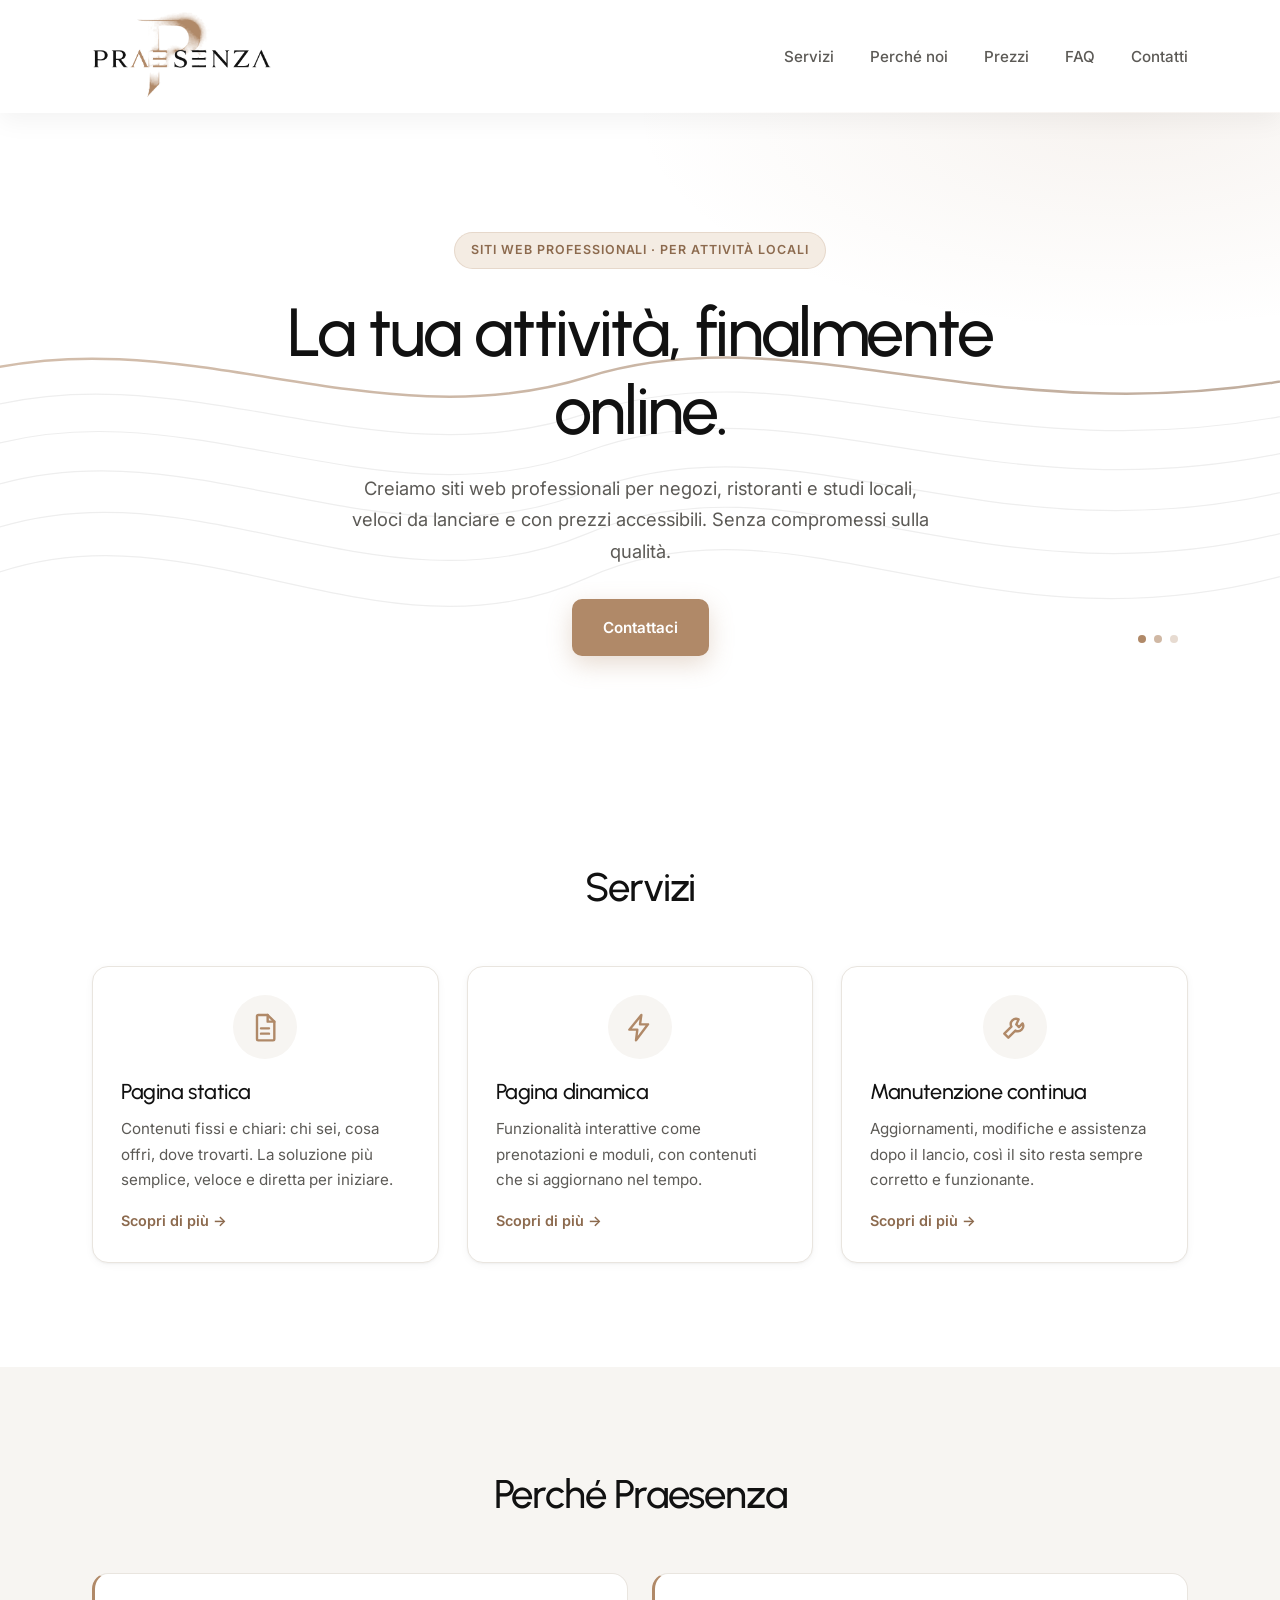
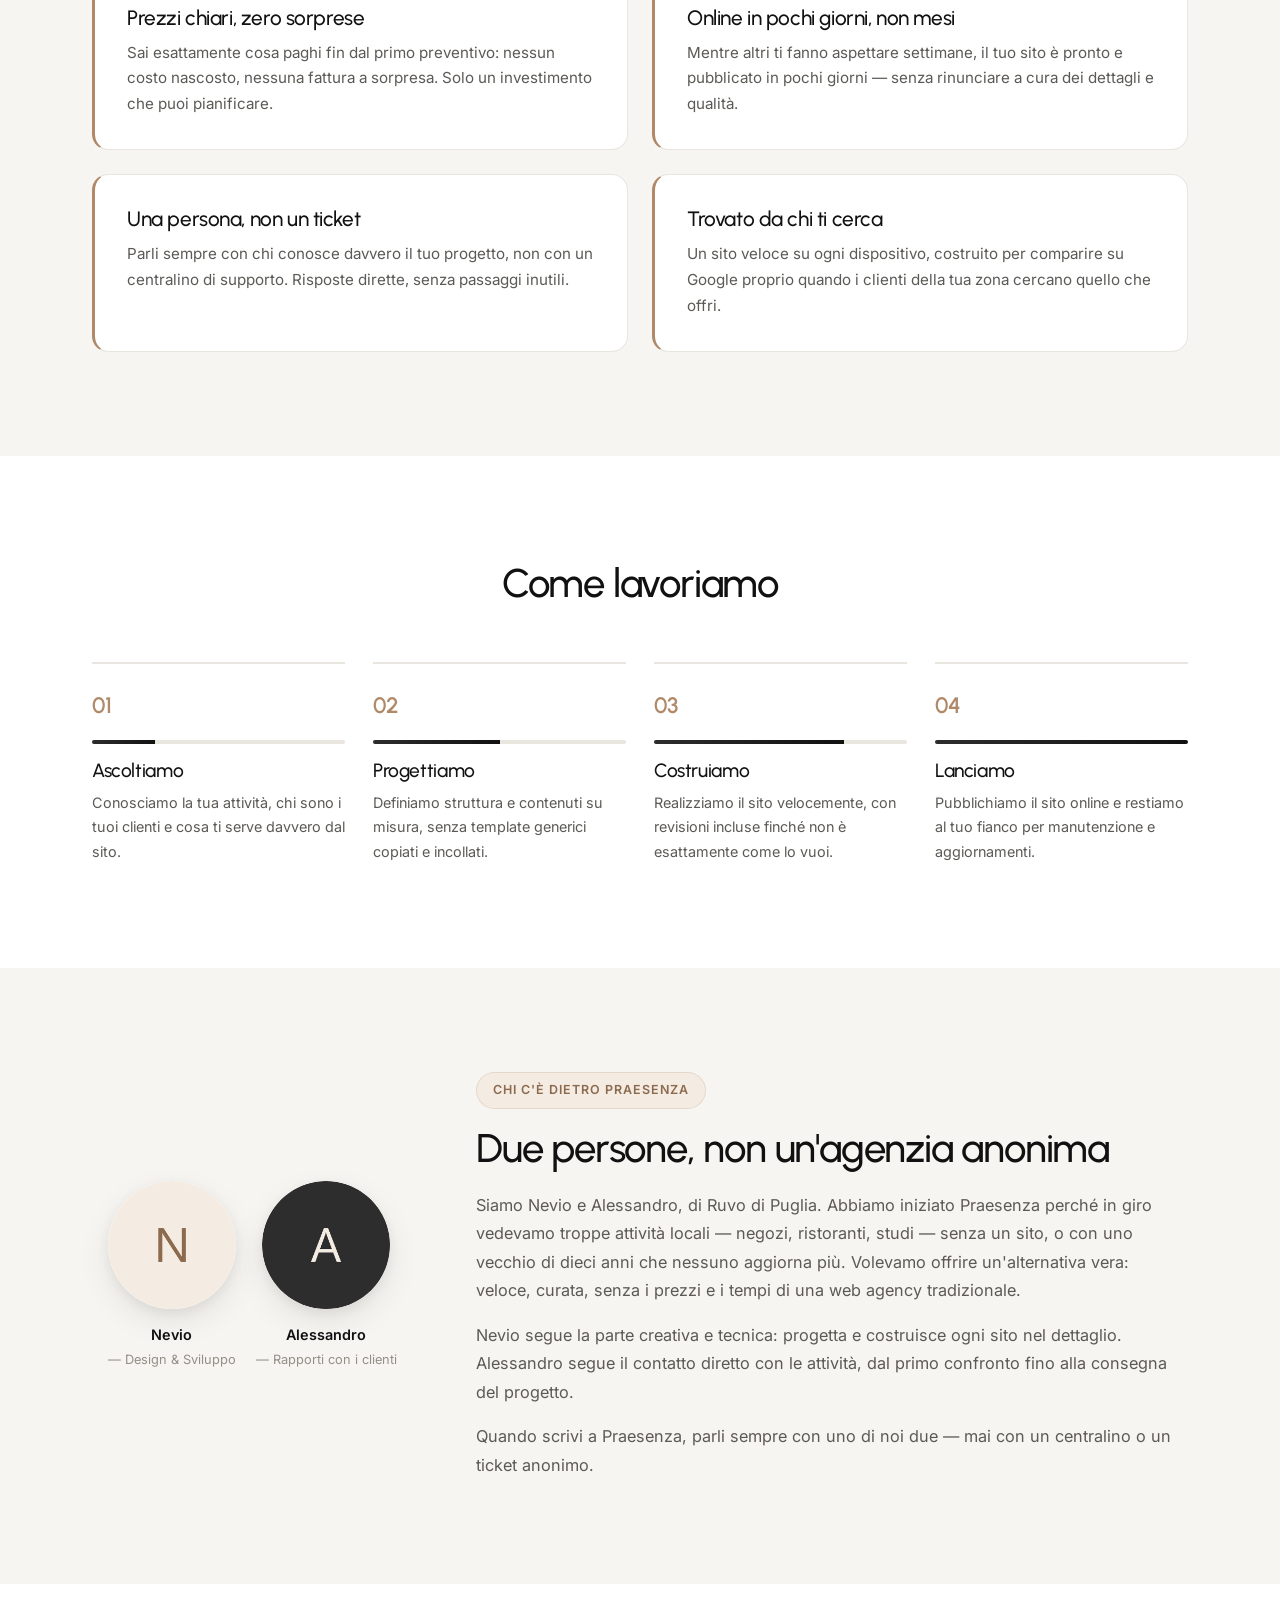
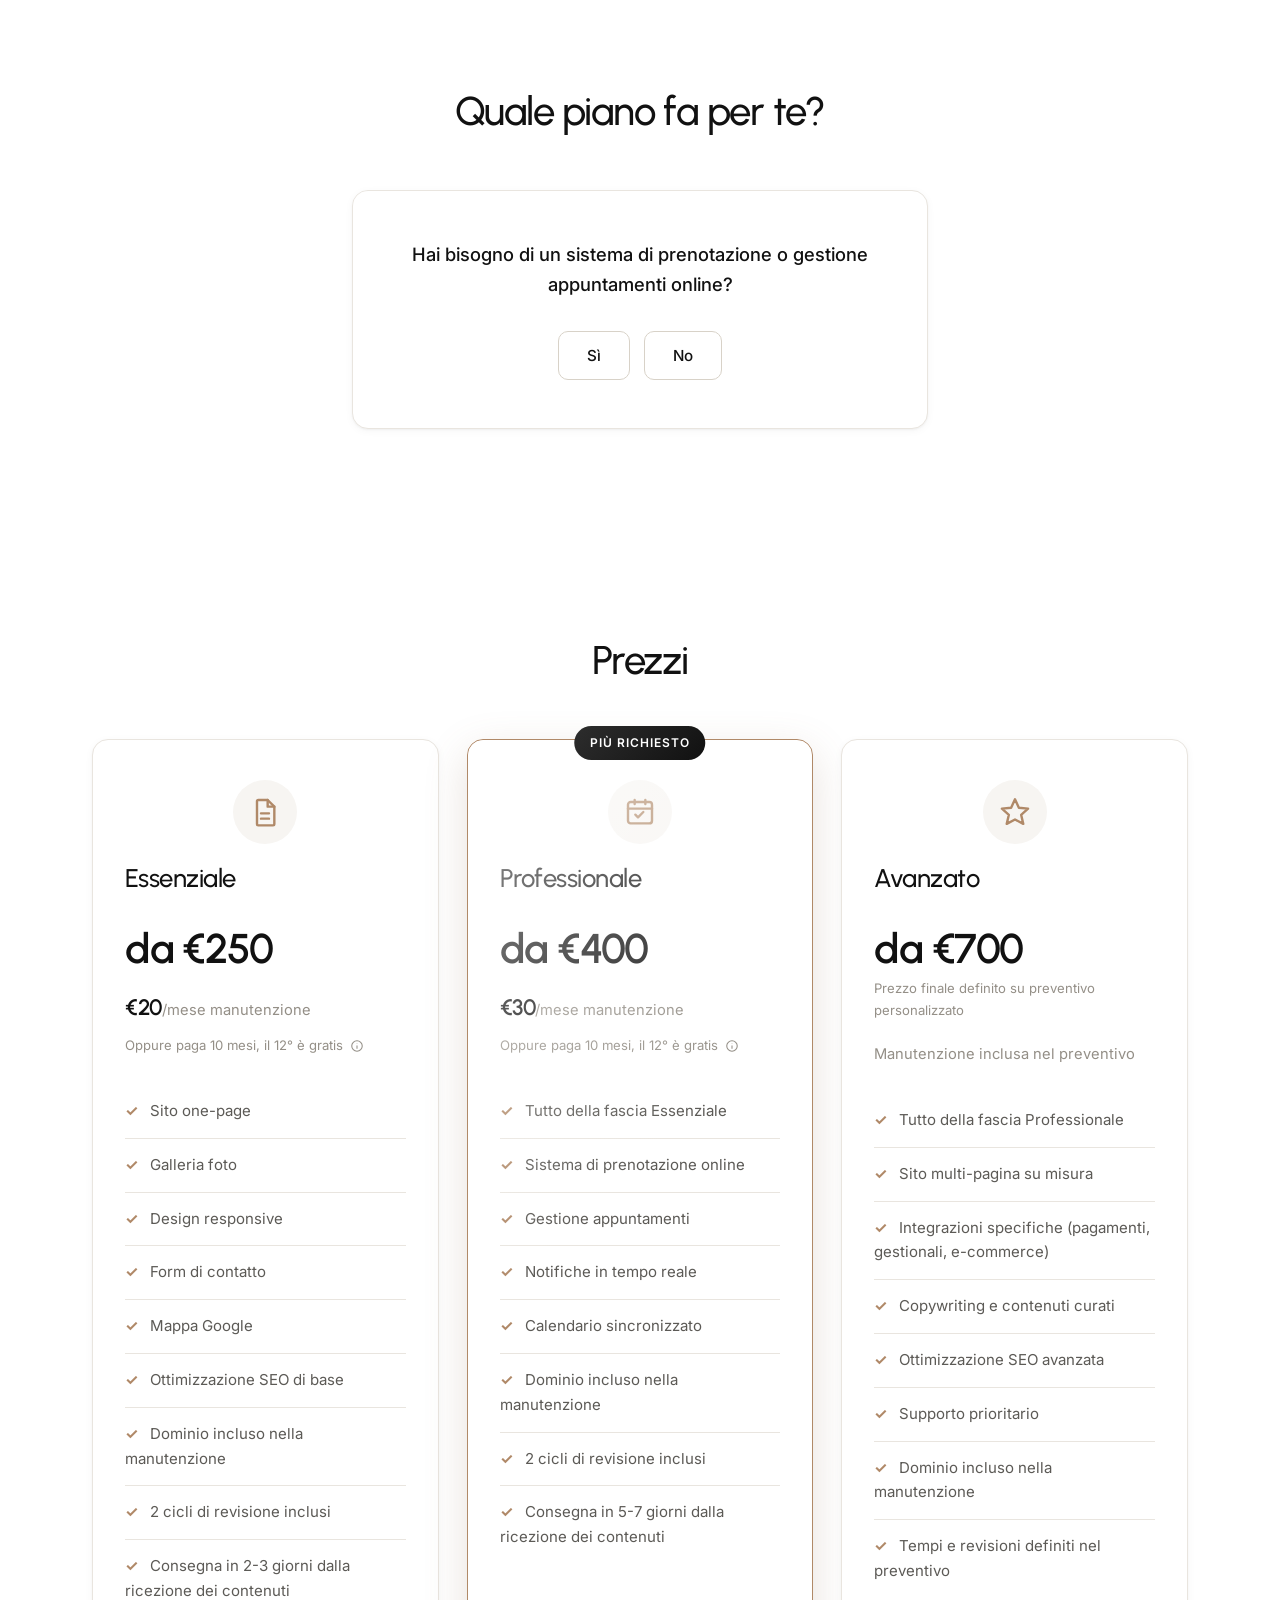
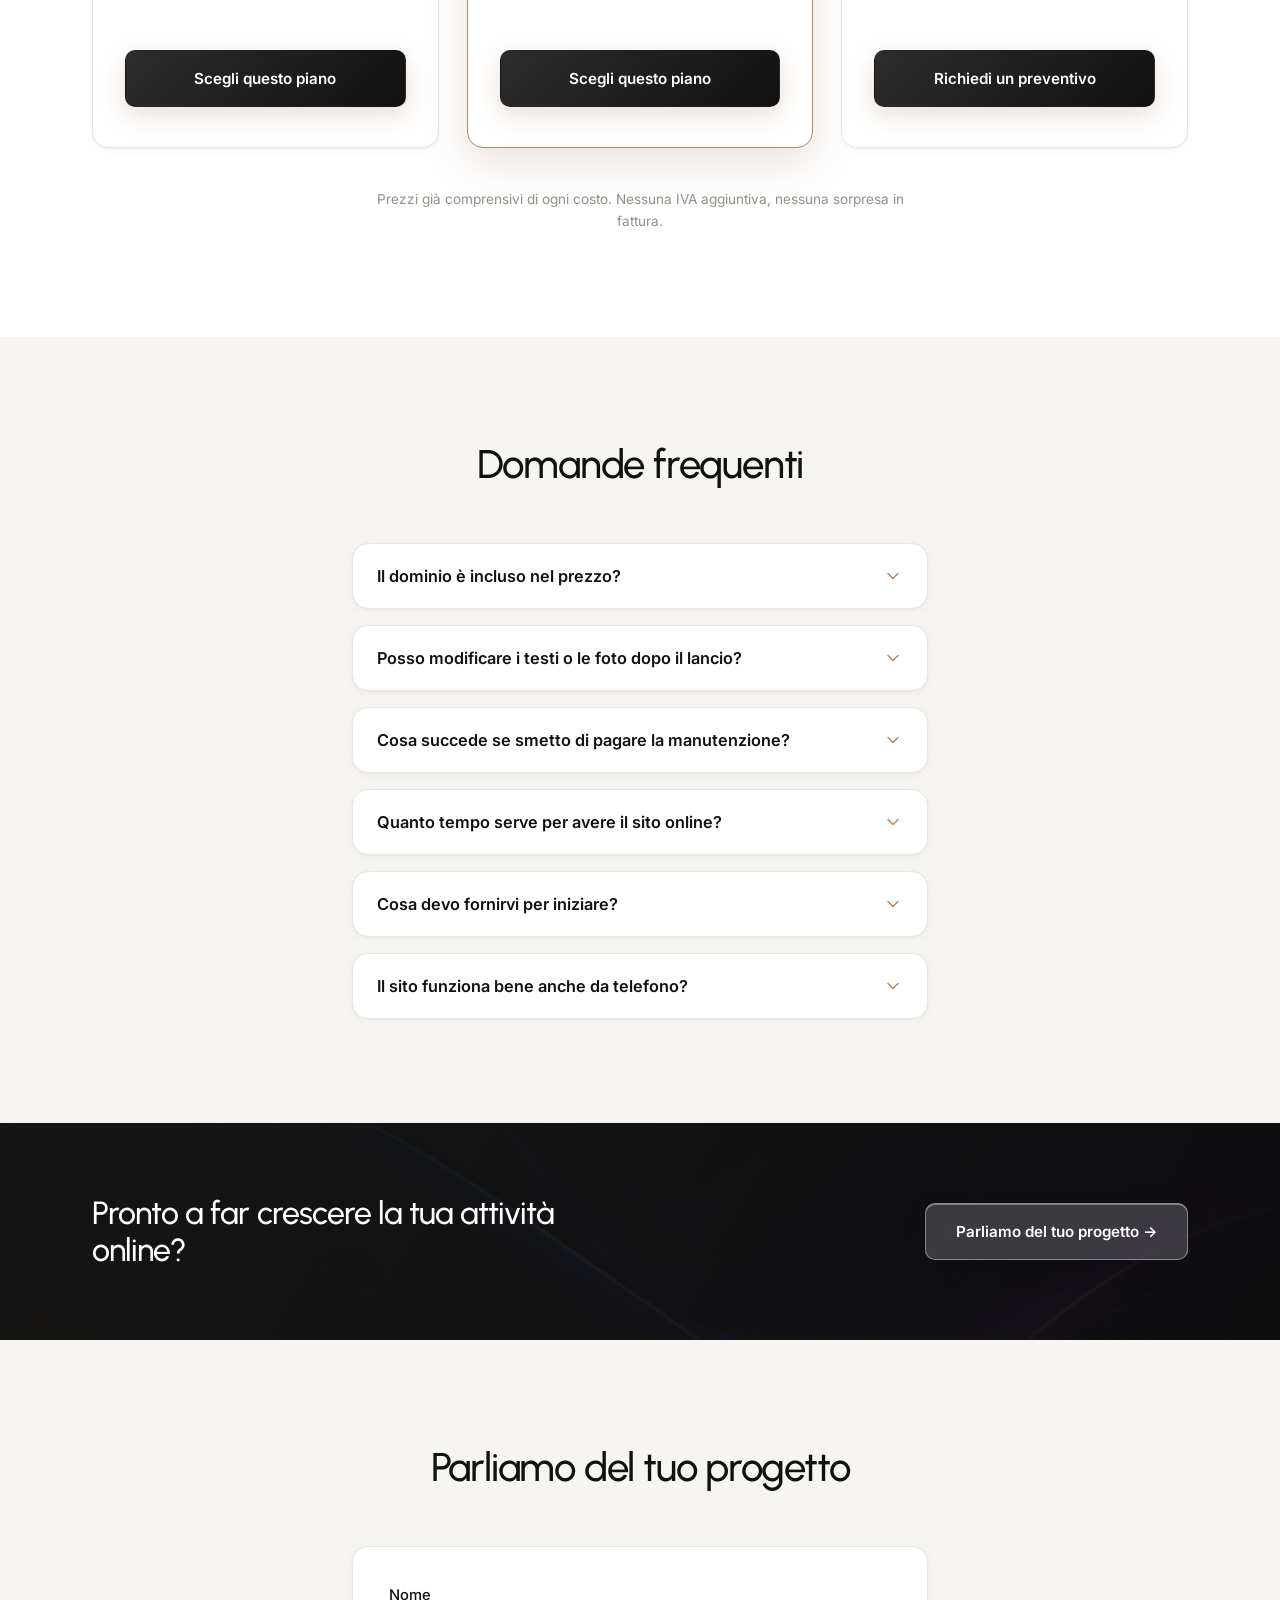
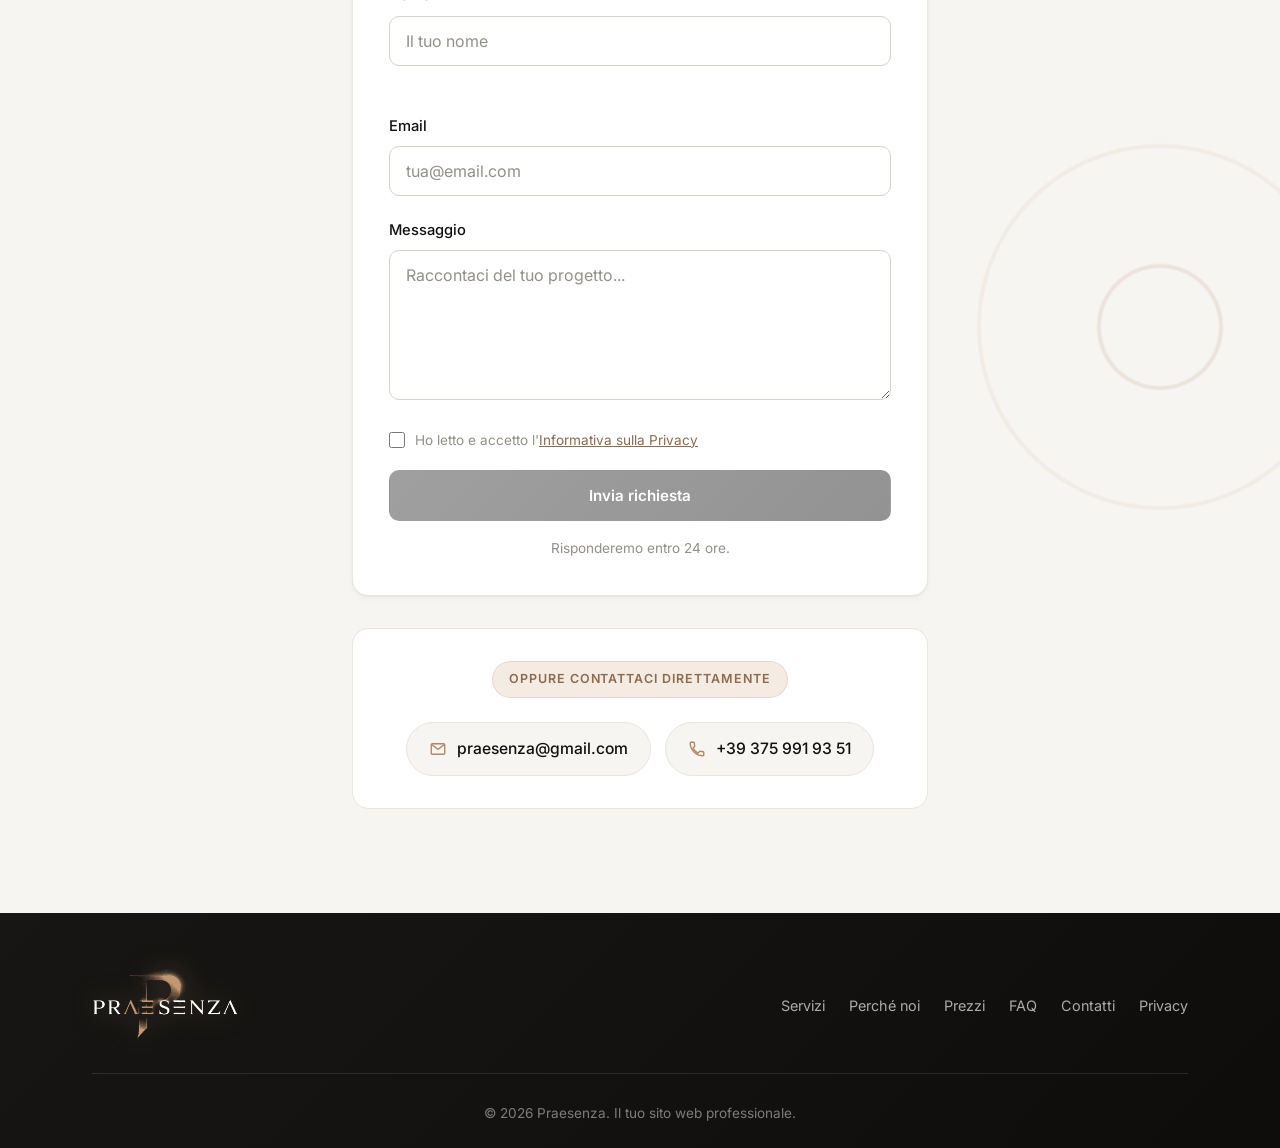
==== index.html @ 86ca0c8f "Sostituisce Space Grotesk con Urbanist per titoli e prezzi (font piu moderno) Co-Authored-By: Claude" ====
﻿<!DOCTYPE html>
<html lang="it">
<head>
    <meta charset="UTF-8">
    <meta name="viewport" content="width=device-width, initial-scale=1.0">
    <title>Praesenza - Siti Web Professionali per Piccole Attività</title>
    <meta name="description" content="Creiamo siti web professionali per negozi, ristoranti e studi locali. Prezzi accessibili, qualità garantita.">
    <link rel="icon" type="image/png" sizes="32x32" href="images/favicon-32.png?v=2">
    <link rel="icon" type="image/png" sizes="512x512" href="images/favicon-512.png?v=2">
    <link rel="apple-touch-icon" sizes="180x180" href="images/favicon-180.png?v=2">
    <link rel="preconnect" href="https://fonts.googleapis.com">
    <link rel="preconnect" href="https://fonts.gstatic.com" crossorigin>
    <link href="https://fonts.googleapis.com/css2?family=Urbanist:wght@400;500;600;700;800&family=Inter:wght@400;500;600;700&display=swap" rel="stylesheet">
    <link rel="stylesheet" href="style.css?v=22">
    <script type="application/ld+json">
    {
      "@context": "https://schema.org",
      "@type": "LocalBusiness",
      "name": "Praesenza",
      "description": "Siti web professionali per attività locali",
      "url": "https://praesenza.com",
      "email": "praesenza@gmail.com",
      "telephone": "+393759919351",
      "address": {
        "@type": "PostalAddress",
        "addressLocality": "Ruvo di Puglia",
        "addressRegion": "BA",
        "addressCountry": "IT"
      },
      "priceRange": "€€"
    }
    </script>
</head>
<body>
    <!-- Header / Navigation -->
    <header class="header">
        <nav class="navbar">
            <div class="navbar-container">
                <div class="navbar-brand">
                    <a href="#home" class="logo">
                        <img src="images/logo-dark.png?v=2" alt="Praesenza — La tua presenza online conta." class="logo-img">
                    </a>
                </div>
                
                <button class="menu-toggle" aria-label="Toggle menu" aria-expanded="false">
                    <span></span>
                    <span></span>
                    <span></span>
                </button>

                <ul class="nav-menu">
                    <li><a href="#servizi" class="nav-link">Servizi</a></li>
                    <li><a href="#perche" class="nav-link">Perché noi</a></li>
                    <li><a href="#prezzi" class="nav-link">Prezzi</a></li>
                    <li><a href="#faq" class="nav-link">FAQ</a></li>
                    <li><a href="#contatti" class="nav-link">Contatti</a></li>
                </ul>
            </div>
        </nav>
    </header>

    <!-- Hero Section -->
    <section id="home" class="hero scroll-reveal">
        <div class="hero-bg" aria-hidden="true">
            <svg viewBox="0 0 1440 645" preserveAspectRatio="none">
                <defs>
                    <linearGradient id="heroAccent" x1="0" y1="0" x2="1" y2="0">
                        <stop offset="0%" stop-color="#B08968"/>
                        <stop offset="100%" stop-color="#8C6A4E"/>
                    </linearGradient>
                </defs>
                <g class="hero-bg-lines">
                    <path d="M-40 300 C 200 232 420 372 660 300 C 900 228 1120 368 1480 296" />
                    <path d="M-40 340 C 200 264 420 416 660 338 C 900 260 1120 412 1480 332" />
                    <path d="M-40 382 C 200 298 420 462 660 378 C 900 294 1120 458 1480 370" />
                    <path d="M-40 426 C 200 334 420 510 660 420 C 900 330 1120 506 1480 410" />
                    <path d="M-40 472 C 200 372 420 560 660 464 C 900 368 1120 556 1480 452" />
                </g>
                <g class="hero-bg-accent">
                    <path d="M-40 262 C 200 202 420 330 660 264 C 900 198 1120 326 1480 262" />
                </g>
            </svg>
            <span class="hero-bg-dots">
                <span></span><span></span><span></span>
            </span>
        </div>
        <div class="hero-content">
            <span class="eyebrow-tag">Siti web professionali · per attività locali</span>
            <h1 class="hero-title">La tua attività, finalmente online.</h1>
            <p class="hero-subtitle">
                Creiamo siti web professionali per negozi, ristoranti e studi locali,
                veloci da lanciare e con prezzi accessibili. Senza compromessi
                sulla qualità.
            </p>

            <div class="hero-cta-group">
                <a href="tel:+393759919351" class="btn btn-accent hero-cta hero-cta--call">
                    <svg class="hero-cta-icon" viewBox="0 0 24 24" fill="none" stroke="currentColor" stroke-width="1.8" aria-hidden="true">
                        <path d="M6.6 10.8c1.4 2.8 3.8 5.1 6.6 6.6l2.2-2.2c.3-.3.7-.4 1-.2 1.1.4 2.3.6 3.6.6.6 0 1 .4 1 1V20c0 .6-.4 1-1 1C10.7 21 3 13.3 3 4c0-.6.4-1 1-1h3.4c.6 0 1 .4 1 1 0 1.3.2 2.5.6 3.6.1.3 0 .7-.2 1L6.6 10.8Z"/>
                    </svg>
                    Chiama ora
                </a>
                <a href="#contatti" class="btn btn-accent hero-cta hero-cta--contact">Contattaci</a>
            </div>
        </div>
    </section>

    <!-- Floating call button (mobile only) -->
    <a href="tel:+393759919351" class="phone-fab" aria-label="Chiama ora">
        <svg viewBox="0 0 24 24" fill="none" stroke="currentColor" stroke-width="1.8" aria-hidden="true">
            <path d="M6.6 10.8c1.4 2.8 3.8 5.1 6.6 6.6l2.2-2.2c.3-.3.7-.4 1-.2 1.1.4 2.3.6 3.6.6.6 0 1 .4 1 1V20c0 .6-.4 1-1 1C10.7 21 3 13.3 3 4c0-.6.4-1 1-1h3.4c.6 0 1 .4 1 1 0 1.3.2 2.5.6 3.6.1.3 0 .7-.2 1L6.6 10.8Z"/>
        </svg>
    </a>

    <!-- Services Section -->
    <section id="servizi" class="services scroll-reveal">
        <div class="container">
            <div class="section-header">
                <h2 class="section-title">Servizi</h2>
            </div>

            <div class="services-grid">
                <!-- Service 1 -->
                <article class="service-card service-card--clickable" data-modal="modal-statica" tabindex="0" role="button" aria-haspopup="dialog">
                    <span class="card-icon" aria-hidden="true">
                        <svg viewBox="0 0 24 24" fill="none" stroke="currentColor" stroke-width="1.8" stroke-linecap="round" stroke-linejoin="round">
                            <path d="M7 3h7l5 5v13a1 1 0 0 1-1 1H7a1 1 0 0 1-1-1V4a1 1 0 0 1 1-1Z"/>
                            <path d="M14 3v5h5"/>
                            <path d="M9 13h6M9 17h6"/>
                        </svg>
                    </span>
                    <h3>Pagina statica</h3>
                    <p>
                        Contenuti fissi e chiari: chi sei, cosa offri, dove trovarti.
                        La soluzione più semplice, veloce e diretta per iniziare.
                    </p>
                    <span class="service-card-link">Scopri di più →</span>
                </article>

                <!-- Service 2 -->
                <article class="service-card service-card--clickable" data-modal="modal-dinamica" tabindex="0" role="button" aria-haspopup="dialog">
                    <span class="card-icon" aria-hidden="true">
                        <svg viewBox="0 0 24 24" fill="none" stroke="currentColor" stroke-width="1.8" stroke-linecap="round" stroke-linejoin="round">
                            <path d="M13 3 4 14h6l-1 8 9-12h-6l1-7Z"/>
                        </svg>
                    </span>
                    <h3>Pagina dinamica</h3>
                    <p>
                        Funzionalità interattive come prenotazioni e moduli, con
                        contenuti che si aggiornano nel tempo.
                    </p>
                    <span class="service-card-link">Scopri di più →</span>
                </article>

                <!-- Service 3 -->
                <article class="service-card service-card--clickable" data-modal="modal-manutenzione" tabindex="0" role="button" aria-haspopup="dialog">
                    <span class="card-icon" aria-hidden="true">
                        <svg viewBox="0 0 24 24" fill="none" stroke="currentColor" stroke-width="1.8" stroke-linecap="round" stroke-linejoin="round">
                            <path d="M14.7 6.3a4 4 0 0 0-5.4 5.4L4 17l3 3 5.3-5.3a4 4 0 0 0 5.4-5.4l-2.75 2.75-2-2Z"/>
                        </svg>
                    </span>
                    <h3>Manutenzione continua</h3>
                    <p>
                        Aggiornamenti, modifiche e assistenza dopo il lancio, così il sito
                        resta sempre corretto e funzionante.
                    </p>
                    <span class="service-card-link">Scopri di più →</span>
                </article>
            </div>
        </div>
    </section>

    <!-- Service Detail Modals -->
    <div class="modal-overlay" id="modal-statica" aria-hidden="true">
        <div class="modal" role="dialog" aria-modal="true" aria-labelledby="modal-statica-title">
            <button class="modal-close" type="button" aria-label="Chiudi">&times;</button>
            <span class="eyebrow-tag">Pagina statica</span>
            <h3 id="modal-statica-title">Sempre la stessa, per tutti</h3>
            <p>
                Una pagina statica mostra le stesse informazioni a ogni visitatore, finché non
                le aggiorniamo noi su tua richiesta. Non ha funzionalità che reagiscono a chi la
                visita: è pensata per raccontare la tua attività in modo chiaro e diretto.
            </p>
            <p>
                È la scelta giusta se hai bisogno di mostrare chi sei, cosa offri, orari, contatti
                e magari qualche foto — senza sistemi di prenotazione o moduli complessi. È la
                soluzione più veloce da realizzare, più economica da mantenere e più affidabile
                per iniziare ad avere una presenza online professionale.
            </p>
        </div>
    </div>

    <div class="modal-overlay" id="modal-dinamica" aria-hidden="true">
        <div class="modal" role="dialog" aria-modal="true" aria-labelledby="modal-dinamica-title">
            <button class="modal-close" type="button" aria-label="Chiudi">&times;</button>
            <span class="eyebrow-tag">Pagina dinamica</span>
            <h3 id="modal-dinamica-title">Reagisce a chi la visita</h3>
            <p>
                Una pagina dinamica include funzionalità che rispondono a ciò che fa chi la
                visita: può ricevere prenotazioni, salvare messaggi da un modulo, mostrare
                disponibilità o contenuti diversi a seconda della situazione.
            </p>
            <p>
                È la scelta giusta se la tua attività gestisce appuntamenti, richieste online, o
                ha bisogno di aggiornare spesso i contenuti in autonomia. Richiede più lavoro in
                fase di realizzazione, ma ti dà uno strumento che lavora per te ogni giorno.
            </p>
        </div>
    </div>

    <div class="modal-overlay" id="modal-manutenzione" aria-hidden="true">
        <div class="modal" role="dialog" aria-modal="true" aria-labelledby="modal-manutenzione-title">
            <button class="modal-close" type="button" aria-label="Chiudi">&times;</button>
            <span class="eyebrow-tag">Manutenzione continua</span>
            <h3 id="modal-manutenzione-title">Il sito resta al passo con te</h3>
            <p>
                Dopo il lancio, la manutenzione include piccoli aggiornamenti di testi, immagini
                e contenuti, controlli periodici che tutto funzioni correttamente e assistenza
                diretta se qualcosa non va o hai bisogno di una modifica.
            </p>
            <p>
                È pensata per chi non vuole occuparsi personalmente della parte tecnica: ci
                pensiamo noi, così tu puoi concentrarti sulla tua attività sapendo che il sito
                resta sempre aggiornato, sicuro e online.
            </p>
        </div>
    </div>

    <!-- Why Praesenza Section -->
    <section id="perche" class="why-section scroll-reveal">
        <div class="container">
            <div class="section-header">
                <h2 class="section-title">Perché Praesenza</h2>
            </div>

            <div class="why-grid">
                <div class="why-item">
                    <h3>Prezzi chiari, zero sorprese</h3>
                    <p>Sai esattamente cosa paghi fin dal primo preventivo: nessun costo nascosto, nessuna fattura a sorpresa. Solo un investimento che puoi pianificare.</p>
                </div>

                <div class="why-item">
                    <h3>Online in pochi giorni, non mesi</h3>
                    <p>Mentre altri ti fanno aspettare settimane, il tuo sito è pronto e pubblicato in pochi giorni — senza rinunciare a cura dei dettagli e qualità.</p>
                </div>

                <div class="why-item">
                    <h3>Una persona, non un ticket</h3>
                    <p>Parli sempre con chi conosce davvero il tuo progetto, non con un centralino di supporto. Risposte dirette, senza passaggi inutili.</p>
                </div>

                <div class="why-item">
                    <h3>Trovato da chi ti cerca</h3>
                    <p>Un sito veloce su ogni dispositivo, costruito per comparire su Google proprio quando i clienti della tua zona cercano quello che offri.</p>
                </div>
            </div>
        </div>
    </section>

    <!-- How We Work Section -->
    <section id="processo" class="process scroll-reveal">
        <div class="container">
            <div class="section-header">
                <h2 class="section-title">Come lavoriamo</h2>
            </div>

            <div class="process-grid">
                <div class="process-step">
                    <span class="process-number">01</span>
                    <div class="process-bar" aria-hidden="true"><span style="width:25%"></span></div>
                    <h3>Ascoltiamo</h3>
                    <p>Conosciamo la tua attività, chi sono i tuoi clienti e cosa ti serve davvero dal sito.</p>
                </div>

                <div class="process-step">
                    <span class="process-number">02</span>
                    <div class="process-bar" aria-hidden="true"><span style="width:50%"></span></div>
                    <h3>Progettiamo</h3>
                    <p>Definiamo struttura e contenuti su misura, senza template generici copiati e incollati.</p>
                </div>

                <div class="process-step">
                    <span class="process-number">03</span>
                    <div class="process-bar" aria-hidden="true"><span style="width:75%"></span></div>
                    <h3>Costruiamo</h3>
                    <p>Realizziamo il sito velocemente, con revisioni incluse finché non è esattamente come lo vuoi.</p>
                </div>

                <div class="process-step">
                    <span class="process-number">04</span>
                    <div class="process-bar" aria-hidden="true"><span style="width:100%"></span></div>
                    <h3>Lanciamo</h3>
                    <p>Pubblichiamo il sito online e restiamo al tuo fianco per manutenzione e aggiornamenti.</p>
                </div>
            </div>
        </div>
    </section>

    <!-- About / Chi siamo Section -->
    <section id="chi-siamo" class="about scroll-reveal">
        <div class="container">
            <div class="about-grid">
                <div class="about-photos">
                    <div class="about-member">
                        <img src="images/team-nevio.png" alt="Nevio, co-fondatore di Praesenza" class="about-photo">
                        <p class="about-name">Nevio <span>— Design &amp; Sviluppo</span></p>
                    </div>
                    <div class="about-member">
                        <img src="images/team-alessandro.png" alt="Alessandro, co-fondatore di Praesenza" class="about-photo">
                        <p class="about-name">Alessandro <span>— Rapporti con i clienti</span></p>
                    </div>
                </div>

                <div class="about-text">
                    <span class="eyebrow-tag">Chi c'è dietro Praesenza</span>
                    <h2>Due persone, non un'agenzia anonima</h2>
                    <p>
                        Siamo Nevio e Alessandro, di Ruvo di Puglia. Abbiamo iniziato Praesenza
                        perché in giro vedevamo troppe attività locali — negozi, ristoranti, studi —
                        senza un sito, o con uno vecchio di dieci anni che nessuno aggiorna più.
                        Volevamo offrire un'alternativa vera: veloce, curata, senza i prezzi e i
                        tempi di una web agency tradizionale.
                    </p>
                    <p>
                        Nevio segue la parte creativa e tecnica: progetta e costruisce ogni sito
                        nel dettaglio. Alessandro segue il contatto diretto con le attività, dal
                        primo confronto fino alla consegna del progetto.
                    </p>
                    <p>
                        Quando scrivi a Praesenza, parli sempre con uno di noi due — mai con un
                        centralino o un ticket anonimo.
                    </p>
                </div>
            </div>
        </div>
    </section>

    <!-- Plan Quiz / Simulator Section -->
    <section id="simulatore" class="quiz scroll-reveal">
        <div class="container container-narrow">
            <div class="section-header">
                <h2 class="section-title">Quale piano fa per te?</h2>
            </div>

            <div class="quiz-card" id="quiz-card">
                <div class="quiz-step" data-step="1">
                    <p class="quiz-question">Hai bisogno di un sistema di prenotazione o gestione appuntamenti online?</p>
                    <div class="quiz-options">
                        <button type="button" class="quiz-option" data-answer="booking-yes">Sì</button>
                        <button type="button" class="quiz-option" data-answer="booking-no">No</button>
                    </div>
                </div>

                <div class="quiz-step" data-step="2a" hidden>
                    <p class="quiz-question">Ti servono anche integrazioni su misura (pagamenti online, gestionali, sistemi esterni)?</p>
                    <div class="quiz-options">
                        <button type="button" class="quiz-option" data-answer="custom-yes">Sì</button>
                        <button type="button" class="quiz-option" data-answer="custom-no">No</button>
                    </div>
                </div>

                <div class="quiz-step" data-step="2b" hidden>
                    <p class="quiz-question">Ti basta una pagina sola per presentarti, o ti servono più pagine e funzionalità su misura?</p>
                    <div class="quiz-options">
                        <button type="button" class="quiz-option" data-answer="pages-one">Una pagina sola</button>
                        <button type="button" class="quiz-option" data-answer="pages-more">Più pagine / su misura</button>
                    </div>
                </div>

                <div class="quiz-result" data-step="result" hidden>
                    <span class="eyebrow-tag">Il piano consigliato per te</span>
                    <h3 id="quiz-result-title"></h3>
                    <p id="quiz-result-desc"></p>
                    <a href="#contatti" class="btn btn-primary plan-select" id="quiz-result-cta" data-plan="">Scegli questo piano</a>
                    <button type="button" class="quiz-restart" id="quiz-restart">Ricomincia il quiz</button>
                </div>
            </div>
        </div>
    </section>

    <!-- Pricing Section -->
    <section id="prezzi" class="pricing scroll-reveal">
        <div class="container">
            <div class="section-header">
                <h2 class="section-title">Prezzi</h2>
            </div>

            <div class="pricing-grid">
                <!-- Pricing Tier 1 -->
                <div class="pricing-card">
                    <span class="card-icon" aria-hidden="true">
                        <svg viewBox="0 0 24 24" fill="none" stroke="currentColor" stroke-width="1.8" stroke-linecap="round" stroke-linejoin="round">
                            <path d="M7 3h7l5 5v13a1 1 0 0 1-1 1H7a1 1 0 0 1-1-1V4a1 1 0 0 1 1-1Z"/>
                            <path d="M14 3v5h5"/>
                            <path d="M9 13h6M9 17h6"/>
                        </svg>
                    </span>
                    <h3>Essenziale</h3>
                    <div class="pricing-amount">
                        <span class="price">da €250</span>
                    </div>
                    <p class="pricing-maintenance">
                        <span class="price-small">€20</span>/mese manutenzione
                    </p>
                    <p class="pricing-annual-note">
                        Oppure paga 10 mesi, il 12° è gratis
                        <button type="button" class="pricing-tooltip-trigger" aria-label="Maggiori informazioni sulla manutenzione annuale">
                            <svg viewBox="0 0 24 24" fill="none" stroke="currentColor" stroke-width="1.8" aria-hidden="true"><circle cx="12" cy="12" r="9"/><path d="M12 11v5.5"/><circle cx="12" cy="8" r="0.6" fill="currentColor" stroke="none"/></svg>
                            <span class="pricing-tooltip" role="tooltip">Pagando la manutenzione annuale in anticipo, risparmi l'equivalente di 2 mesi.</span>
                        </button>
                    </p>
                    <ul class="pricing-features">
                        <li>Sito one-page</li>
                        <li>Galleria foto</li>
                        <li>Design responsive</li>
                        <li>Form di contatto</li>
                        <li>Mappa Google</li>
                        <li>Ottimizzazione SEO di base</li>
                        <li>Dominio incluso nella manutenzione</li>
                        <li>2 cicli di revisione inclusi</li>
                        <li>Consegna in 2-3 giorni dalla ricezione dei contenuti</li>
                    </ul>
                    <a href="#contatti" class="btn btn-primary btn-block plan-select" data-plan="Essenziale">Scegli questo piano</a>
                </div>

                <!-- Pricing Tier 2 -->
                <div class="pricing-card pricing-featured">
                    <div class="featured-badge">Più richiesto</div>
                    <span class="card-icon" aria-hidden="true">
                        <svg viewBox="0 0 24 24" fill="none" stroke="currentColor" stroke-width="1.8" stroke-linecap="round" stroke-linejoin="round">
                            <rect x="3" y="4.5" width="18" height="16" rx="2"/>
                            <path d="M3 9.5h18"/>
                            <path d="M8 3v3M16 3v3"/>
                            <path d="m8.5 14 2 2 4-4"/>
                        </svg>
                    </span>
                    <h3>Professionale</h3>
                    <div class="pricing-amount">
                        <span class="price">da €400</span>
                    </div>
                    <p class="pricing-maintenance">
                        <span class="price-small">€30</span>/mese manutenzione
                    </p>
                    <p class="pricing-annual-note">
                        Oppure paga 10 mesi, il 12° è gratis
                        <button type="button" class="pricing-tooltip-trigger" aria-label="Maggiori informazioni sulla manutenzione annuale">
                            <svg viewBox="0 0 24 24" fill="none" stroke="currentColor" stroke-width="1.8" aria-hidden="true"><circle cx="12" cy="12" r="9"/><path d="M12 11v5.5"/><circle cx="12" cy="8" r="0.6" fill="currentColor" stroke="none"/></svg>
                            <span class="pricing-tooltip" role="tooltip">Pagando la manutenzione annuale in anticipo, risparmi l'equivalente di 2 mesi.</span>
                        </button>
                    </p>
                    <ul class="pricing-features">
                        <li>Tutto della fascia Essenziale</li>
                        <li>Sistema di prenotazione online</li>
                        <li>Gestione appuntamenti</li>
                        <li>Notifiche in tempo reale</li>
                        <li>Calendario sincronizzato</li>
                        <li>Dominio incluso nella manutenzione</li>
                        <li>2 cicli di revisione inclusi</li>
                        <li>Consegna in 5-7 giorni dalla ricezione dei contenuti</li>
                    </ul>
                    <a href="#contatti" class="btn btn-primary btn-block plan-select" data-plan="Professionale">Scegli questo piano</a>
                </div>

                <!-- Pricing Tier 3 -->
                <div class="pricing-card">
                    <span class="card-icon" aria-hidden="true">
                        <svg viewBox="0 0 24 24" fill="none" stroke="currentColor" stroke-width="1.8" stroke-linecap="round" stroke-linejoin="round">
                            <path d="M12 2.5l2.9 6.3 6.9.7-5.2 4.6 1.6 6.8L12 17.6l-6.2 3.3 1.6-6.8L2.2 9.5l6.9-.7L12 2.5Z"/>
                        </svg>
                    </span>
                    <h3>Avanzato</h3>
                    <div class="pricing-amount">
                        <span class="price">da €700</span>
                    </div>
                    <p class="price-note">Prezzo finale definito su preventivo personalizzato</p>
                    <p class="pricing-maintenance">Manutenzione inclusa nel preventivo</p>
                    <ul class="pricing-features">
                        <li>Tutto della fascia Professionale</li>
                        <li>Sito multi-pagina su misura</li>
                        <li>Integrazioni specifiche (pagamenti, gestionali, e-commerce)</li>
                        <li>Copywriting e contenuti curati</li>
                        <li>Ottimizzazione SEO avanzata</li>
                        <li>Supporto prioritario</li>
                        <li>Dominio incluso nella manutenzione</li>
                        <li>Tempi e revisioni definiti nel preventivo</li>
                    </ul>
                    <a href="#contatti" class="btn btn-primary btn-block plan-select" data-plan="Avanzato">Richiedi un preventivo</a>
                </div>
            </div>

            <p class="pricing-vat-note">Prezzi già comprensivi di ogni costo. Nessuna IVA aggiuntiva, nessuna sorpresa in fattura.</p>
        </div>
    </section>

    <!-- FAQ Section -->
    <section id="faq" class="faq scroll-reveal">
        <div class="container container-narrow">
            <div class="section-header">
                <h2 class="section-title">Domande frequenti</h2>
            </div>

            <div class="faq-list">
                <div class="faq-item">
                    <button class="faq-question" type="button" aria-expanded="false" aria-controls="faq-answer-1" id="faq-question-1">
                        <span>Il dominio è incluso nel prezzo?</span>
                        <svg class="faq-icon" viewBox="0 0 24 24" fill="none" stroke="currentColor" stroke-width="1.8" stroke-linecap="round" stroke-linejoin="round" aria-hidden="true">
                            <path d="m6 9 6 6 6-6"/>
                        </svg>
                    </button>
                    <div class="faq-answer" id="faq-answer-1" role="region" aria-labelledby="faq-question-1">
                        <p>Il dominio è compreso nella manutenzione mensile: ce ne occupiamo interamente noi, dalla registrazione al rinnovo automatico ogni anno. Resta comunque sempre a tua disposizione: puoi richiederne il trasferimento a un altro fornitore in qualsiasi momento, senza costi aggiuntivi.</p>
                    </div>
                </div>

                <div class="faq-item">
                    <button class="faq-question" type="button" aria-expanded="false" aria-controls="faq-answer-2" id="faq-question-2">
                        <span>Posso modificare i testi o le foto dopo il lancio?</span>
                        <svg class="faq-icon" viewBox="0 0 24 24" fill="none" stroke="currentColor" stroke-width="1.8" stroke-linecap="round" stroke-linejoin="round" aria-hidden="true">
                            <path d="m6 9 6 6 6-6"/>
                        </svg>
                    </button>
                    <div class="faq-answer" id="faq-answer-2" role="region" aria-labelledby="faq-question-2">
                        <p>Sì. Le modifiche minori sono incluse nel piano di manutenzione mensile. Per cambi più importanti (nuove sezioni, redesign) facciamo un preventivo separato, sempre chiaro prima di iniziare.</p>
                    </div>
                </div>

                <div class="faq-item">
                    <button class="faq-question" type="button" aria-expanded="false" aria-controls="faq-answer-3" id="faq-question-3">
                        <span>Cosa succede se smetto di pagare la manutenzione?</span>
                        <svg class="faq-icon" viewBox="0 0 24 24" fill="none" stroke="currentColor" stroke-width="1.8" stroke-linecap="round" stroke-linejoin="round" aria-hidden="true">
                            <path d="m6 9 6 6 6-6"/>
                        </svg>
                    </button>
                    <div class="faq-answer" id="faq-answer-3" role="region" aria-labelledby="faq-question-3">
                        <p>Il tuo dominio può essere trasferito a te su richiesta in qualsiasi momento. Se il pagamento della manutenzione non viene rinnovato, dopo un sollecito e un periodo di grazia di 15 giorni il sito viene temporaneamente sospeso, finché il pagamento non riprende.</p>
                    </div>
                </div>

                <div class="faq-item">
                    <button class="faq-question" type="button" aria-expanded="false" aria-controls="faq-answer-4" id="faq-question-4">
                        <span>Quanto tempo serve per avere il sito online?</span>
                        <svg class="faq-icon" viewBox="0 0 24 24" fill="none" stroke="currentColor" stroke-width="1.8" stroke-linecap="round" stroke-linejoin="round" aria-hidden="true">
                            <path d="m6 9 6 6 6-6"/>
                        </svg>
                    </button>
                    <div class="faq-answer" id="faq-answer-4" role="region" aria-labelledby="faq-question-4">
                        <p>Solitamente pochi giorni dalla consegna dei contenuti (testi, foto, informazioni della tua attività), non settimane.</p>
                    </div>
                </div>

                <div class="faq-item">
                    <button class="faq-question" type="button" aria-expanded="false" aria-controls="faq-answer-5" id="faq-question-5">
                        <span>Cosa devo fornirvi per iniziare?</span>
                        <svg class="faq-icon" viewBox="0 0 24 24" fill="none" stroke="currentColor" stroke-width="1.8" stroke-linecap="round" stroke-linejoin="round" aria-hidden="true">
                            <path d="m6 9 6 6 6-6"/>
                        </svg>
                    </button>
                    <div class="faq-answer" id="faq-answer-5" role="region" aria-labelledby="faq-question-5">
                        <p>Logo (se ce l'hai), foto della tua attività, orari, indirizzo, contatti e una descrizione di cosa offri. Se manca qualcosa ti aiutiamo noi.</p>
                    </div>
                </div>

                <div class="faq-item">
                    <button class="faq-question" type="button" aria-expanded="false" aria-controls="faq-answer-6" id="faq-question-6">
                        <span>Il sito funziona bene anche da telefono?</span>
                        <svg class="faq-icon" viewBox="0 0 24 24" fill="none" stroke="currentColor" stroke-width="1.8" stroke-linecap="round" stroke-linejoin="round" aria-hidden="true">
                            <path d="m6 9 6 6 6-6"/>
                        </svg>
                    </button>
                    <div class="faq-answer" id="faq-answer-6" role="region" aria-labelledby="faq-question-6">
                        <p>Sì, ogni sito è costruito per essere perfettamente leggibile e usabile su smartphone, tablet e computer — oggi la maggior parte di chi cerca un'attività locale lo fa dal telefono.</p>
                    </div>
                </div>
            </div>
        </div>
    </section>

    <!-- CTA Banner -->
    <section class="cta-banner scroll-reveal">
        <div class="container cta-banner-inner">
            <h2 class="cta-banner-title">Pronto a far crescere la tua attività online?</h2>
            <a href="#contatti" class="btn btn-light">Parliamo del tuo progetto →</a>
        </div>
    </section>

    <!-- Contact Section -->
    <section id="contatti" class="contact scroll-reveal">
        <div class="container container-narrow">
            <div class="section-header">
                <h2 class="section-title">Parliamo del tuo progetto</h2>
            </div>

            <form class="contact-form" method="POST" action="https://api.web3forms.com/submit" novalidate>
                <input type="hidden" name="access_key" value="b6b573e3-1506-466f-8e5c-7a649a835d79">
                <input type="hidden" name="subject" value="Nuova richiesta dal sito Praesenza">
                <input type="hidden" name="from_name" value="Sito Praesenza">
                <input type="checkbox" name="botcheck" class="form-honeypot" tabindex="-1" autocomplete="off">

                <div class="form-group">
                    <label for="nome">Nome</label>
                    <input
                        type="text"
                        id="nome"
                        name="name"
                        required
                        aria-required="true"
                        pattern="[A-Za-zÀ-ÖØ-öø-ÿ\s-]+"
                        title="Solo lettere e trattini (-)"
                        placeholder="Il tuo nome"
                        aria-describedby="nome-error"
                    >
                    <span class="field-error" id="nome-error" aria-live="polite"></span>
                </div>

                <div class="form-group">
                    <label for="email">Email</label>
                    <input
                        type="email"
                        id="email"
                        name="email"
                        required
                        aria-required="true"
                        placeholder="tua@email.com"
                    >
                </div>

                <div class="form-group">
                    <label for="messaggio">Messaggio</label>
                    <textarea
                        id="messaggio"
                        name="message"
                        rows="6"
                        required
                        aria-required="true"
                        placeholder="Raccontaci del tuo progetto..."
                    ></textarea>
                </div>

                <div class="form-consent">
                    <label class="consent-label">
                        <input type="checkbox" id="consenso-privacy" name="consenso_privacy" required aria-required="true">
                        <span>Ho letto e accetto l'<a href="/privacy" target="_blank" rel="noopener">Informativa sulla Privacy</a></span>
                    </label>
                </div>

                <button type="submit" class="btn btn-primary btn-block" disabled>Invia richiesta</button>
                <p class="form-note" data-default-note>Risponderemo entro 24 ore.</p>
            </form>

            <div class="contact-email">
                <span class="eyebrow-tag">Oppure contattaci direttamente</span>
                <div class="contact-pills">
                    <a href="mailto:praesenza@gmail.com" class="contact-pill">
                        <svg class="contact-pill-icon" viewBox="0 0 24 24" fill="none" stroke="currentColor" stroke-width="1.8" aria-hidden="true">
                            <path d="M3 6.5A1.5 1.5 0 0 1 4.5 5h15A1.5 1.5 0 0 1 21 6.5v11a1.5 1.5 0 0 1-1.5 1.5h-15A1.5 1.5 0 0 1 3 17.5v-11Z"/>
                            <path d="m3.5 6 8.5 6.5L20.5 6"/>
                        </svg>
                        praesenza@gmail.com
                    </a>
                    <a href="tel:+393759919351" class="contact-pill">
                        <svg class="contact-pill-icon" viewBox="0 0 24 24" fill="none" stroke="currentColor" stroke-width="1.8" aria-hidden="true">
                            <path d="M6.6 10.8c1.4 2.8 3.8 5.1 6.6 6.6l2.2-2.2c.3-.3.7-.4 1-.2 1.1.4 2.3.6 3.6.6.6 0 1 .4 1 1V20c0 .6-.4 1-1 1C10.7 21 3 13.3 3 4c0-.6.4-1 1-1h3.4c.6 0 1 .4 1 1 0 1.3.2 2.5.6 3.6.1.3 0 .7-.2 1L6.6 10.8Z"/>
                        </svg>
                        +39 375 991 93 51
                    </a>
                </div>
            </div>
        </div>
    </section>

    <!-- Footer -->
    <footer class="footer">
        <div class="container">
            <div class="footer-content">
                <div class="footer-section">
                    <a href="#home" class="footer-logo">
                        <img src="images/logo.png?v=3" alt="Praesenza — La tua presenza online conta." class="logo-img">
                    </a>
                </div>
                <div class="footer-section footer-links">
                    <ul>
                        <li><a href="#servizi">Servizi</a></li>
                        <li><a href="#perche">Perché noi</a></li>
                        <li><a href="#prezzi">Prezzi</a></li>
                        <li><a href="#faq">FAQ</a></li>
                        <li><a href="#contatti">Contatti</a></li>
                        <li><a href="/privacy">Privacy</a></li>
                    </ul>
                </div>
            </div>
            <div class="footer-bottom">
                <p>&copy; 2026 Praesenza. Il tuo sito web professionale.</p>
            </div>
        </div>
    </footer>

    <script src="script.js?v=6"></script>
</body>
</html>
---- style.css ----
/* ========================================
   PRAESENZA - Landing Page Stylesheet
   ======================================== */

/* ========== DESIGN TOKENS ========== */

:root {
    --pz-bg: #FFFFFF;
    --pz-bg-alt: #F7F5F2;
    --pz-surface: #FFFFFF;
    --pz-ink: #111111;
    --pz-primary: #2D2D2D;
    --pz-body: #5C5A56;
    --pz-muted: #948F87;
    --pz-border: #E9E5DF;
    --pz-border-strong: #D8D2C8;
    --pz-accent: #B08968;
    --pz-accent-dark: #8C6A4E;
    --pz-accent-soft: #F4ECE3;
    --pz-grad: linear-gradient(135deg, #2D2D2D 0%, #111111 100%);
    --pz-dark: #171614;
    --pz-dark-2: #0E0D0C;

    --pz-radius: 16px;
    --pz-radius-sm: 10px;
    --pz-shadow-sm: 0 1px 2px rgba(17, 17, 17, 0.04), 0 2px 8px rgba(17, 17, 17, 0.04);
    --pz-shadow-md: 0 4px 12px rgba(17, 17, 17, 0.06), 0 12px 32px rgba(17, 17, 17, 0.08);
    --pz-shadow-accent: 0 8px 24px rgba(176, 137, 104, 0.28);
}

/* ========== RESET & BASE STYLES ========== */

* {
    margin: 0;
    padding: 0;
    box-sizing: border-box;
}

html {
    scroll-behavior: smooth;
}

body {
    font-family: 'Inter', -apple-system, BlinkMacSystemFont, 'Segoe UI', sans-serif;
    font-weight: 400;
    font-size: 16px;
    line-height: 1.65;
    color: var(--pz-body);
    background-color: var(--pz-bg);
    -webkit-font-smoothing: antialiased;
    -moz-osx-font-smoothing: grayscale;
}

h1, h2, h3, h4, h5, h6 {
    font-family: 'Urbanist', 'Segoe UI', sans-serif;
    font-weight: 500;
    line-height: 1.15;
    margin-bottom: 16px;
    color: var(--pz-ink);
    letter-spacing: -0.02em;
}

h1 {
    font-size: clamp(2.5rem, 1.2rem + 5vw, 4.25rem);
    letter-spacing: -0.035em;
}

h2 {
    font-size: 2.5rem;
    letter-spacing: -0.03em;
}

h3 {
    font-size: 1.5rem;
}

p {
    margin-bottom: 16px;
    color: var(--pz-body);
}

a {
    color: var(--pz-accent-dark);
    text-decoration: none;
    transition: color 0.2s ease;
}

a:hover {
    color: var(--pz-accent);
}

a:focus-visible,
button:focus-visible {
    outline: 3px solid rgba(176, 137, 104, 0.5);
    outline-offset: 2px;
}

/* ========== SCROLL REVEAL ANIMATION ========== */

.scroll-reveal {
    opacity: 0;
    transform: translateY(20px);
    transition: opacity 600ms ease-out, transform 600ms ease-out;
}

.scroll-reveal.active {
    opacity: 1;
    transform: translateY(0);
}

/* ========== LAYOUT ========== */

.container {
    max-width: 1160px;
    margin: 0 auto;
    padding: 0 32px;
}

.container-narrow {
    max-width: 640px;
}

/* ========== EYEBROW TAG ========== */

.eyebrow-tag {
    display: inline-block;
    padding: 7px 16px;
    background-color: var(--pz-accent-soft);
    border: 1px solid rgba(176, 137, 104, 0.2);
    border-radius: 999px;
    color: var(--pz-accent-dark);
    font-size: 0.78rem;
    font-weight: 600;
    text-transform: uppercase;
    letter-spacing: 0.08em;
    margin-bottom: 24px;
}

/* ========== HEADER & NAVIGATION ========== */

.header {
    position: fixed;
    top: 0;
    left: 0;
    right: 0;
    background-color: transparent;
    border-bottom: 1px solid transparent;
    box-shadow: 0 8px 24px rgba(17, 17, 17, 0.05);
    z-index: 1000;
    transition: background-color 0.3s ease, border-color 0.3s ease, backdrop-filter 0.3s ease, box-shadow 0.3s ease;
}

.header.is-scrolled {
    background-color: rgba(255, 253, 250, 0.85);
    backdrop-filter: blur(12px);
    box-shadow: 0 8px 28px rgba(17, 17, 17, 0.08);
    -webkit-backdrop-filter: blur(12px);
    border-bottom: 1px solid var(--pz-border);
}

.navbar {
    padding: 12px 0;
}

.navbar-container {
    max-width: 1160px;
    margin: 0 auto;
    padding: 0 32px;
    display: flex;
    justify-content: space-between;
    align-items: center;
}

.navbar-brand {
    flex-shrink: 0;
}

.logo {
    display: flex;
    align-items: center;
}

.logo-img {
    height: 88px;
    width: auto;
    display: block;
    transition: opacity 0.2s ease;
}

.logo:hover .logo-img {
    opacity: 0.75;
}

.nav-menu {
    display: flex;
    list-style: none;
    align-items: center;
    gap: 36px;
    margin: 0;
    padding: 0;
}

.nav-link {
    display: inline-block;
    font-size: 0.95rem;
    font-weight: 500;
    color: var(--pz-body);
    transition: color 0.2s ease;
}

.nav-link:hover {
    color: var(--pz-ink);
}

.menu-toggle {
    display: none;
    flex-direction: column;
    align-items: center;
    justify-content: center;
    background: none;
    border: none;
    cursor: pointer;
    gap: 5px;
    width: 44px;
    height: 44px;
    padding: 8px;
}

.menu-toggle span {
    width: 24px;
    height: 2px;
    background-color: var(--pz-ink);
    transition: all 0.3s ease;
    border-radius: 2px;
}

.menu-toggle.active span:nth-child(1) {
    transform: rotate(45deg) translate(8px, 8px);
}

.menu-toggle.active span:nth-child(2) {
    opacity: 0;
}

.menu-toggle.active span:nth-child(3) {
    transform: rotate(-45deg) translate(7px, -7px);
}

/* ========== BUTTONS ========== */

.btn {
    display: inline-block;
    padding: 15px 30px;
    border: 1px solid transparent;
    border-radius: var(--pz-radius-sm);
    font-size: 0.95rem;
    font-weight: 600;
    text-align: center;
    cursor: pointer;
    transition: all 200ms ease;
    font-family: 'Inter', sans-serif;
}

.btn-primary {
    background: var(--pz-grad);
    color: #FFFFFF;
    box-shadow: var(--pz-shadow-accent);
}

.btn-primary:hover {
    background: linear-gradient(135deg, #8C6A4E 0%, #6E5138 100%);
    color: #FFFFFF;
    transform: translateY(-2px);
    box-shadow: 0 14px 30px rgba(176, 137, 104, 0.35);
}

.btn:disabled {
    opacity: 0.45;
    cursor: not-allowed;
    pointer-events: none;
    box-shadow: none;
}

.btn-light {
    background: rgba(255, 255, 255, 0.18);
    backdrop-filter: blur(16px) saturate(180%);
    -webkit-backdrop-filter: blur(16px) saturate(180%);
    border: 1px solid rgba(255, 255, 255, 0.4);
    color: #FFFFFF;
    box-shadow: inset 0 1px 0 rgba(255, 255, 255, 0.35), 0 8px 24px rgba(0, 0, 0, 0.15);
}

.btn-light:hover {
    background: rgba(255, 255, 255, 0.3);
    color: #FFFFFF;
    transform: translateY(-2px);
    box-shadow: inset 0 1px 0 rgba(255, 255, 255, 0.5), 0 16px 32px rgba(0, 0, 0, 0.2);
}

.btn-block {
    width: 100%;
    display: block;
}

.btn-accent {
    background-color: var(--pz-accent);
    color: #FFFFFF;
    box-shadow: 0 8px 24px rgba(176, 137, 104, 0.3);
}

.btn-accent:hover {
    background-color: var(--pz-accent-dark);
    color: #FFFFFF;
    transform: translateY(-2px);
    box-shadow: 0 14px 30px rgba(176, 137, 104, 0.4);
}

/* ========== HERO SECTION ========== */

.hero {
    padding: 120px 32px 104px;
    margin-top: 112px;
    display: flex;
    justify-content: center;
    position: relative;
    overflow: hidden;
    background:
        radial-gradient(55% 48% at 88% 0%, rgba(176, 137, 104, 0.1), transparent 70%),
        var(--pz-bg);
}

.hero-bg {
    position: absolute;
    inset: 0;
    z-index: 0;
    pointer-events: none;
}

.hero-bg svg {
    width: 100%;
    height: 100%;
}

.hero-bg-lines path {
    fill: none;
    stroke: var(--pz-ink);
    stroke-width: 1.2;
    opacity: 0.07;
}

.hero-bg-accent path {
    fill: none;
    stroke: url(#heroAccent);
    stroke-width: 2.5;
    opacity: 0.55;
}

.hero-bg-dots {
    position: absolute;
    right: 8%;
    bottom: 18%;
    display: flex;
    gap: 8px;
}

.hero-bg-dots span {
    width: 8px;
    height: 8px;
    border-radius: 50%;
    background-color: var(--pz-accent);
}

.hero-bg-dots span:nth-child(2) {
    background-color: rgba(176, 137, 104, 0.6);
}

.hero-bg-dots span:nth-child(3) {
    background-color: rgba(176, 137, 104, 0.3);
}

.hero-content {
    max-width: 760px;
    text-align: center;
    position: relative;
    z-index: 1;
}

.hero-title {
    margin-bottom: 24px;
}

.hero-subtitle {
    font-size: 1.15rem;
    line-height: 1.7;
    color: var(--pz-body);
    margin: 0 auto 32px;
    max-width: 580px;
}

.hero-cta-group {
    display: flex;
    justify-content: center;
}

.hero-cta {
    display: inline-flex;
    align-items: center;
    justify-content: center;
    gap: 10px;
}

.hero-cta-icon {
    width: 18px;
    height: 18px;
    flex-shrink: 0;
}

/* Desktop: show "Contattaci" (smooth-scrolls to #contatti), hide the call button and FAB */
.hero-cta--call {
    display: none;
}

.hero-cta--contact {
    display: inline-flex;
}

.phone-fab {
    display: none;
}

@media (max-width: 767px) {
    /* Mobile: show "Chiama ora" instead, plus a floating call button */
    .hero-cta--call {
        display: inline-flex;
    }

    .hero-cta--contact {
        display: none;
    }

    .hero-cta {
        min-height: 48px;
    }

    .phone-fab {
        display: flex;
        align-items: center;
        justify-content: center;
        position: fixed;
        right: 20px;
        bottom: 20px;
        width: 56px;
        height: 56px;
        border-radius: 50%;
        background-color: var(--pz-accent);
        color: #FFFFFF;
        box-shadow: 0 10px 28px rgba(176, 137, 104, 0.45);
        z-index: 900;
        transition: transform 0.2s ease, background-color 0.2s ease;
    }

    .phone-fab:hover {
        background-color: var(--pz-accent-dark);
        transform: translateY(-2px);
    }

    .phone-fab svg {
        width: 24px;
        height: 24px;
    }
}

/* ========== SECTION HEADERS ========== */

.section-header {
    display: flex;
    flex-direction: column;
    align-items: center;
    margin-bottom: 56px;
    text-align: center;
}

.section-title {
    font-size: 2.5rem;
    margin-bottom: 0;
}

/* ========== SERVICES SECTION ========== */

.services {
    padding: 104px 32px;
    background-color: var(--pz-bg);
}

.services-grid {
    display: grid;
    grid-template-columns: repeat(3, 1fr);
    gap: 28px;
}

.service-card {
    padding: 28px;
    background-color: var(--pz-surface);
    border: 1px solid var(--pz-border);
    border-radius: var(--pz-radius);
    box-shadow: var(--pz-shadow-sm);
    transition: transform 0.25s ease, box-shadow 0.25s ease, border-color 0.25s ease;
}

.service-card:hover {
    border-color: rgba(176, 137, 104, 0.4);
    box-shadow: var(--pz-shadow-md);
    transform: translateY(-4px);
}

.card-icon {
    display: flex;
    align-items: center;
    justify-content: center;
    width: 64px;
    height: 64px;
    margin: 0 auto 20px;
    background-color: var(--pz-bg-alt);
    border-radius: 50%;
    color: var(--pz-accent);
}

.card-icon svg {
    width: 32px;
    height: 32px;
}

.service-card h3 {
    font-size: 1.35rem;
    margin-bottom: 12px;
}

.service-card p {
    font-size: 0.95rem;
    line-height: 1.7;
    margin-bottom: 0;
}

.service-card--clickable {
    cursor: pointer;
}

.service-card-link {
    display: inline-block;
    margin-top: 16px;
    font-size: 0.9rem;
    font-weight: 600;
    color: var(--pz-accent-dark);
}

.service-card--clickable:hover .service-card-link {
    color: var(--pz-accent);
}

/* ========== SERVICE DETAIL MODALS ========== */

.modal-overlay {
    position: fixed;
    inset: 0;
    display: flex;
    align-items: center;
    justify-content: center;
    padding: 24px;
    background-color: rgba(17, 17, 17, 0.35);
    backdrop-filter: blur(6px);
    -webkit-backdrop-filter: blur(6px);
    opacity: 0;
    pointer-events: none;
    transition: opacity 0.25s ease;
    z-index: 2000;
}

.modal-overlay.active {
    opacity: 1;
    pointer-events: auto;
}

.modal {
    width: 100%;
    max-width: 520px;
    max-height: 85vh;
    overflow-y: auto;
    padding: 36px;
    background: rgba(255, 255, 255, 0.72);
    backdrop-filter: blur(24px) saturate(180%);
    -webkit-backdrop-filter: blur(24px) saturate(180%);
    border: 1px solid rgba(255, 255, 255, 0.6);
    border-radius: var(--pz-radius);
    box-shadow: inset 0 1px 0 rgba(255, 255, 255, 0.7), 0 24px 64px rgba(17, 17, 17, 0.22);
    position: relative;
    transform: translateY(16px);
    transition: transform 0.25s ease;
}

.modal-overlay.active .modal {
    transform: translateY(0);
}

.modal h3 {
    margin-top: 16px;
    font-size: 1.5rem;
}

.modal p {
    font-size: 0.95rem;
    line-height: 1.75;
}

.modal p:last-child {
    margin-bottom: 0;
}

.modal-close {
    position: absolute;
    top: 16px;
    right: 16px;
    width: 32px;
    height: 32px;
    display: flex;
    align-items: center;
    justify-content: center;
    background: transparent;
    border: 1px solid var(--pz-border);
    border-radius: 8px;
    color: var(--pz-body);
    font-size: 1.25rem;
    line-height: 1;
    cursor: pointer;
    transition: all 0.2s ease;
}

.modal-close:hover {
    border-color: var(--pz-accent);
    color: var(--pz-accent);
}

/* ========== WHY SECTION ========== */

.why-section {
    padding: 104px 32px;
    background-color: var(--pz-bg-alt);
}

.why-grid {
    display: grid;
    grid-template-columns: repeat(2, 1fr);
    gap: 24px;
}

.why-item {
    padding: 32px;
    background-color: var(--pz-surface);
    border: 1px solid var(--pz-border);
    border-radius: var(--pz-radius);
    border-left: 3px solid var(--pz-accent);
}

.why-item h3 {
    font-size: 1.3rem;
    margin-bottom: 10px;
}

.why-item p {
    font-size: 0.95rem;
    line-height: 1.7;
    margin-bottom: 0;
}

/* ========== HOW WE WORK / PROCESS ========== */

.process {
    padding: 104px 32px;
    background-color: var(--pz-bg);
}

.process-grid {
    display: grid;
    grid-template-columns: repeat(4, 1fr);
    gap: 28px;
}

.process-step {
    padding-top: 24px;
    border-top: 2px solid var(--pz-border);
}

.process-number {
    display: block;
    font-family: 'Urbanist', sans-serif;
    font-size: 1.4rem;
    font-weight: 600;
    color: var(--pz-accent);
    margin-bottom: 16px;
}

.process-bar {
    height: 4px;
    background-color: var(--pz-border);
    border-radius: 2px;
    overflow: hidden;
    margin-bottom: 16px;
}

.process-bar span {
    display: block;
    height: 100%;
    background: var(--pz-grad);
}

.process-step h3 {
    font-size: 1.2rem;
    margin-bottom: 8px;
}

.process-step p {
    font-size: 0.9rem;
    line-height: 1.7;
    margin-bottom: 0;
}

/* ========== CTA BANNER ========== */

.cta-banner {
    padding: 72px 32px;
    background:
        linear-gradient(120deg, rgba(23, 22, 20, 0.94) 0%, rgba(14, 13, 12, 0.96) 100%),
        url('images/hero-wave.png');
    background-size: cover;
    background-position: center;
}

.cta-banner-inner {
    display: flex;
    align-items: center;
    justify-content: space-between;
    flex-wrap: wrap;
    gap: 24px;
}

.cta-banner-title {
    color: #FFFFFF;
    font-size: 2rem;
    margin-bottom: 0;
    max-width: 520px;
}

/* ========== ABOUT / CHI SIAMO ========== */

.about {
    padding: 104px 32px;
    background-color: var(--pz-bg-alt);
}

.about-grid {
    display: grid;
    grid-template-columns: 320px 1fr;
    gap: 64px;
    align-items: center;
}

.about-photos {
    display: flex;
    justify-content: center;
    gap: 20px;
}

.about-member {
    display: flex;
    flex-direction: column;
    align-items: center;
    gap: 14px;
}

.about-photo {
    width: 128px;
    height: 128px;
    border-radius: 50%;
    object-fit: cover;
    box-shadow: var(--pz-shadow-md);
}

.about-name {
    font-size: 0.9rem;
    font-weight: 600;
    color: var(--pz-ink);
    text-align: center;
    margin-bottom: 0;
}

.about-name span {
    display: block;
    font-weight: 400;
    color: var(--pz-muted);
    font-size: 0.8rem;
    margin-top: 2px;
}

.about-text .eyebrow-tag {
    margin-bottom: 16px;
}

.about-text h2 {
    margin-bottom: 20px;
}

.about-text p {
    font-size: 1.02rem;
    line-height: 1.75;
    color: var(--pz-body);
}

.about-text p:last-child {
    margin-bottom: 0;
}

/* ========== PLAN QUIZ / SIMULATOR ========== */

.quiz {
    padding: 104px 32px;
    background-color: var(--pz-bg);
}

.quiz-card {
    position: relative;
    background-color: var(--pz-surface);
    border: 1px solid var(--pz-border);
    border-radius: var(--pz-radius);
    box-shadow: inset 0 1px 0 rgba(255, 255, 255, 0.9), var(--pz-shadow-sm);
    padding: 48px 36px;
    text-align: center;
    overflow: hidden;
}

.quiz-card::before {
    content: "";
    position: absolute;
    inset: 0;
    background: linear-gradient(135deg, rgba(255, 255, 255, 0.55) 0%, transparent 45%);
    pointer-events: none;
}

.quiz-card > * {
    position: relative;
    z-index: 1;
}

.quiz-question {
    font-size: 1.15rem;
    font-weight: 500;
    color: var(--pz-ink);
    margin-bottom: 32px;
}

.quiz-options {
    display: flex;
    justify-content: center;
    flex-wrap: wrap;
    gap: 14px;
}

.quiz-option {
    padding: 14px 28px;
    background-color: var(--pz-surface);
    border: 1px solid var(--pz-border-strong);
    border-radius: var(--pz-radius-sm);
    color: var(--pz-ink);
    font-family: 'Inter', sans-serif;
    font-size: 0.95rem;
    font-weight: 500;
    cursor: pointer;
    transition: all 0.2s ease;
}

.quiz-option:hover,
.quiz-option:focus-visible {
    border-color: var(--pz-accent);
    background-color: var(--pz-accent-soft);
    color: var(--pz-accent-dark);
}

.quiz-result .eyebrow-tag {
    margin-bottom: 0;
}

.quiz-result h3 {
    margin-top: 16px;
    font-size: 1.6rem;
}

.quiz-result p {
    font-size: 0.98rem;
    line-height: 1.7;
    margin-bottom: 24px;
}

.quiz-restart {
    display: block;
    margin: 16px auto 0;
    background: none;
    border: none;
    color: var(--pz-muted);
    font-size: 0.85rem;
    text-decoration: underline;
    cursor: pointer;
    font-family: 'Inter', sans-serif;
}

.quiz-restart:hover {
    color: var(--pz-accent);
}

/* ========== PRICING SECTION ========== */

.pricing {
    padding: 104px 32px;
    background-color: var(--pz-bg);
}

.pricing-grid {
    display: grid;
    grid-template-columns: repeat(3, 1fr);
    gap: 28px;
}

.pricing-card {
    display: flex;
    flex-direction: column;
    background-color: var(--pz-surface);
    padding: 40px 32px;
    border: 1px solid var(--pz-border);
    border-radius: var(--pz-radius);
    box-shadow: var(--pz-shadow-sm);
    position: relative;
    transition: transform 0.25s ease, box-shadow 0.25s ease, border-color 0.25s ease;
}

.pricing-card:hover {
    border-color: rgba(176, 137, 104, 0.35);
    box-shadow: var(--pz-shadow-md);
    transform: translateY(-4px);
}

.pricing-featured {
    border-color: var(--pz-accent);
    box-shadow: inset 0 1px 0 rgba(255, 255, 255, 0.9), 0 14px 44px rgba(140, 106, 78, 0.2);
}

.pricing-featured::before {
    content: "";
    position: absolute;
    inset: 0;
    border-radius: inherit;
    background: linear-gradient(135deg, rgba(255, 255, 255, 0.6) 0%, transparent 45%);
    pointer-events: none;
}

.featured-badge {
    position: absolute;
    top: -14px;
    left: 50%;
    transform: translateX(-50%);
    background: var(--pz-grad);
    color: #FFFFFF;
    padding: 7px 16px;
    font-size: 0.75rem;
    font-weight: 600;
    border-radius: 999px;
    text-transform: uppercase;
    letter-spacing: 0.08em;
}

.pricing-card h3 {
    font-size: 1.6rem;
    margin-bottom: 20px;
}

.pricing-amount {
    margin-bottom: 8px;
}

.price {
    font-size: 2.6rem;
    font-weight: 600;
    color: var(--pz-ink);
    font-family: 'Urbanist', sans-serif;
    letter-spacing: -0.03em;
}

.price-small {
    font-size: 1.4rem;
    font-weight: 600;
    color: var(--pz-ink);
    font-family: 'Urbanist', sans-serif;
    letter-spacing: -0.02em;
}

.pricing-maintenance {
    font-size: 0.92rem;
    margin-bottom: 28px;
    color: var(--pz-muted);
}

.price-note {
    font-size: 0.82rem;
    color: var(--pz-muted);
    margin-top: -12px;
    margin-bottom: 20px;
}

.pricing-annual-note {
    display: flex;
    align-items: center;
    gap: 6px;
    margin-top: -20px;
    margin-bottom: 28px;
    font-size: 0.82rem;
    color: var(--pz-muted);
}

.pricing-tooltip-trigger {
    position: relative;
    display: inline-flex;
    align-items: center;
    justify-content: center;
    flex-shrink: 0;
    width: 16px;
    height: 16px;
    padding: 0;
    background: none;
    border: none;
    color: var(--pz-muted);
    cursor: pointer;
}

.pricing-tooltip-trigger svg {
    width: 14px;
    height: 14px;
}

.pricing-tooltip-trigger:hover,
.pricing-tooltip-trigger:focus-visible {
    color: var(--pz-accent-dark);
}

.pricing-tooltip {
    position: absolute;
    bottom: calc(100% + 10px);
    left: 50%;
    transform: translateX(-50%) translateY(4px);
    width: 220px;
    padding: 10px 12px;
    background-color: var(--pz-ink);
    color: #FFFFFF;
    font-size: 0.78rem;
    font-weight: 400;
    line-height: 1.5;
    text-align: left;
    border-radius: 8px;
    box-shadow: 0 8px 20px rgba(17, 17, 17, 0.25);
    opacity: 0;
    pointer-events: none;
    transition: opacity 0.2s ease, transform 0.2s ease;
    z-index: 20;
}

.pricing-tooltip::after {
    content: "";
    position: absolute;
    top: 100%;
    left: 50%;
    transform: translateX(-50%);
    border: 6px solid transparent;
    border-top-color: var(--pz-ink);
}

.pricing-tooltip-trigger:hover .pricing-tooltip,
.pricing-tooltip-trigger:focus-visible .pricing-tooltip,
.pricing-tooltip-trigger.active .pricing-tooltip {
    opacity: 1;
    pointer-events: auto;
    transform: translateX(-50%) translateY(0);
}

.pricing-vat-note {
    text-align: center;
    font-size: 0.85rem;
    color: var(--pz-muted);
    margin: 40px auto 0;
    max-width: 560px;
}

.pricing-features {
    list-style: none;
    margin-bottom: 32px;
    flex-grow: 1;
}

.pricing-features li {
    padding: 14px 0;
    font-size: 0.94rem;
    color: var(--pz-body);
    border-bottom: 1px solid var(--pz-border);
}

.pricing-features li:last-child {
    border-bottom: none;
}

.pricing-features li:before {
    content: "✓ ";
    color: var(--pz-accent);
    font-weight: 700;
    margin-right: 8px;
}

/* ========== FAQ SECTION ========== */

.faq {
    padding: 104px 32px;
    background-color: var(--pz-bg-alt);
}

.faq-list {
    display: flex;
    flex-direction: column;
    gap: 16px;
}

.faq-item {
    background-color: var(--pz-surface);
    border: 1px solid var(--pz-border);
    border-radius: var(--pz-radius);
    box-shadow: var(--pz-shadow-sm);
    overflow: hidden;
    transition: border-color 0.2s ease;
}

.faq-item.active {
    border-color: rgba(176, 137, 104, 0.35);
}

.faq-question {
    width: 100%;
    display: flex;
    align-items: center;
    justify-content: space-between;
    gap: 20px;
    padding: 22px 24px;
    background: none;
    border: none;
    text-align: left;
    font-family: 'Inter', sans-serif;
    font-size: 1.02rem;
    font-weight: 600;
    color: var(--pz-ink);
    cursor: pointer;
}

.faq-icon {
    flex-shrink: 0;
    width: 20px;
    height: 20px;
    color: var(--pz-accent);
    transition: transform 0.3s ease;
}

.faq-question[aria-expanded="true"] .faq-icon {
    transform: rotate(180deg);
}

.faq-answer {
    max-height: 0;
    overflow: hidden;
    transition: max-height 0.3s ease;
}

.faq-answer p {
    padding: 0 24px 24px;
    margin: 0;
    font-size: 0.95rem;
    line-height: 1.7;
    color: var(--pz-body);
}

/* ========== CONTACT SECTION ========== */

.contact {
    padding: 104px 32px;
    background-color: var(--pz-bg-alt);
    position: relative;
    overflow: hidden;
}

.contact::before {
    content: "";
    position: absolute;
    top: 50%;
    right: -160px;
    transform: translateY(-50%);
    width: 560px;
    height: 560px;
    border-radius: 50%;
    background: repeating-radial-gradient(
        circle,
        transparent 0,
        transparent 58px,
        rgba(176, 137, 104, 0.16) 60px,
        rgba(176, 137, 104, 0.16) 62px,
        transparent 64px,
        transparent 178px,
        rgba(176, 137, 104, 0.09) 180px,
        rgba(176, 137, 104, 0.09) 182px,
        transparent 184px,
        transparent 240px
    );
    pointer-events: none;
    z-index: 0;
}

.contact .container {
    position: relative;
    z-index: 1;
}

.contact-form {
    margin-bottom: 32px;
    padding: 36px;
    background-color: var(--pz-surface);
    border: 1px solid var(--pz-border);
    border-radius: var(--pz-radius);
    box-shadow: var(--pz-shadow-sm);
}

.form-group {
    margin-bottom: 22px;
}

.form-group label {
    display: block;
    font-weight: 500;
    font-size: 0.92rem;
    margin-bottom: 8px;
    color: var(--pz-ink);
}

.form-group input,
.form-group textarea {
    width: 100%;
    padding: 14px 16px;
    border: 1px solid var(--pz-border-strong);
    border-radius: var(--pz-radius-sm);
    font-family: 'Inter', sans-serif;
    font-size: 1rem;
    color: var(--pz-ink);
    background-color: var(--pz-surface);
    transition: all 0.2s ease;
}

.form-group input::placeholder,
.form-group textarea::placeholder {
    color: var(--pz-muted);
}

.form-group input:focus,
.form-group textarea:focus {
    border-color: var(--pz-accent);
    box-shadow: 0 0 0 3px rgba(176, 137, 104, 0.15);
    outline: none;
}

.form-group input:-webkit-autofill,
.form-group input:-webkit-autofill:hover,
.form-group input:-webkit-autofill:focus {
    -webkit-text-fill-color: var(--pz-ink);
    -webkit-box-shadow: 0 0 0 1000px #FFFFFF inset;
    box-shadow: 0 0 0 1000px #FFFFFF inset;
    caret-color: var(--pz-ink);
    transition: background-color 9999s ease-in-out 0s;
}

.form-group input.input-error {
    border-color: #DC2626;
}

.form-group input.input-error:focus {
    box-shadow: 0 0 0 3px rgba(220, 38, 38, 0.15);
}

.field-error {
    display: block;
    min-height: 18px;
    margin-top: 8px;
    font-size: 0.8rem;
    color: #DC2626;
}

.form-group textarea {
    resize: vertical;
    min-height: 130px;
}

.form-note {
    font-size: 0.85rem;
    color: var(--pz-muted);
    margin-top: 16px;
    margin-bottom: 0;
    text-align: center;
    transition: color 0.2s ease;
}

.form-note--success,
.form-note--error {
    padding: 12px 16px;
    border-radius: var(--pz-radius-sm);
    font-weight: 500;
}

.form-note--success {
    color: var(--pz-accent-dark);
    background-color: var(--pz-accent-soft);
    border: 1px solid rgba(176, 137, 104, 0.3);
}

.form-note--error {
    color: #B91C1C;
    background-color: #FEF2F2;
    border: 1px solid rgba(220, 38, 38, 0.3);
}

.form-honeypot {
    display: none;
}

.form-consent {
    margin-bottom: 20px;
}

.consent-label {
    display: flex;
    align-items: flex-start;
    gap: 10px;
    cursor: pointer;
}

.consent-label input[type="checkbox"] {
    flex-shrink: 0;
    width: 16px;
    height: 16px;
    margin-top: 2px;
    accent-color: var(--pz-accent);
    cursor: pointer;
}

.consent-label span {
    font-size: 0.85rem;
    line-height: 1.5;
    color: var(--pz-muted);
}

.consent-label a {
    color: var(--pz-accent-dark);
    text-decoration: underline;
}

.consent-label a:hover {
    color: var(--pz-accent);
}

.contact-email {
    display: flex;
    flex-direction: column;
    align-items: center;
    text-align: center;
    padding: 32px;
    background-color: var(--pz-surface);
    border: 1px solid var(--pz-border);
    border-radius: var(--pz-radius);
}

.contact-email .eyebrow-tag {
    margin-bottom: 0;
}

.contact-pills {
    display: flex;
    flex-wrap: wrap;
    justify-content: center;
    gap: 14px;
    margin-top: 24px;
}

.contact-pill {
    display: inline-flex;
    align-items: center;
    gap: 10px;
    padding: 13px 22px;
    background-color: var(--pz-bg-alt);
    border: 1px solid var(--pz-border);
    border-radius: 999px;
    color: var(--pz-ink);
    font-size: 0.98rem;
    font-weight: 500;
    transition: all 0.2s ease;
}

.contact-pill:hover {
    border-color: var(--pz-accent);
    background-color: var(--pz-accent-soft);
    color: var(--pz-accent-dark);
}

.contact-pill-icon {
    width: 18px;
    height: 18px;
    flex-shrink: 0;
    color: var(--pz-accent);
}

/* ========== LEGAL / PRIVACY PAGE ========== */

.legal-page {
    padding: 152px 0 96px;
    background-color: var(--pz-bg);
}

.container-prose {
    max-width: 760px;
}

.legal-page h1 {
    font-size: 2.25rem;
    margin-top: 8px;
    margin-bottom: 8px;
}

.legal-updated {
    color: var(--pz-muted);
    font-size: 0.9rem;
    margin-bottom: 48px;
}

.legal-section {
    margin-bottom: 40px;
}

.legal-section h2 {
    font-size: 1.3rem;
    margin-bottom: 12px;
}

.legal-section p {
    font-size: 0.98rem;
    line-height: 1.75;
}

.legal-section ul {
    padding-left: 20px;
    margin-bottom: 16px;
}

.thanks-page {
    display: flex;
    align-items: center;
    justify-content: center;
    min-height: 55vh;
}

.thanks-content {
    max-width: 460px;
    margin: 0 auto;
    text-align: center;
}

.thanks-content h1 {
    margin-bottom: 12px;
}

.thanks-content p {
    font-size: 1.02rem;
    line-height: 1.7;
    color: var(--pz-body);
    margin-bottom: 32px;
}

.legal-section li {
    font-size: 0.98rem;
    line-height: 1.7;
    color: var(--pz-body);
    margin-bottom: 6px;
}

.legal-section p:last-child {
    margin-bottom: 0;
}

/* ========== FOOTER ========== */

.footer {
    background: linear-gradient(135deg, var(--pz-dark) 0%, var(--pz-dark-2) 100%);
    color: rgba(255, 255, 255, 0.7);
    padding: 56px 32px 24px;
}

.footer-content {
    max-width: 1160px;
    margin: 0 auto 32px;
    padding: 0;
    display: grid;
    grid-template-columns: 1fr 1fr;
    gap: 48px;
    align-items: center;
}

.footer-section {
    margin-bottom: 0;
}

.footer-logo {
    display: flex;
    align-items: center;
}

.footer-logo .logo-img {
    height: 72px;
    filter: brightness(1.1) drop-shadow(0 0 14px rgba(176, 137, 104, 0.45));
}

.footer-links ul {
    list-style: none;
    display: flex;
    gap: 24px;
    justify-content: flex-end;
}

.footer-links a {
    color: rgba(255, 255, 255, 0.65);
    font-size: 0.9rem;
    transition: color 0.2s ease;
}

.footer-links a:hover {
    color: #FFFFFF;
}

.footer-bottom {
    max-width: 1160px;
    margin: 0 auto;
    padding: 28px 0 0;
    border-top: 1px solid rgba(255, 255, 255, 0.1);
    text-align: center;
    font-size: 0.85rem;
    color: rgba(255, 255, 255, 0.45);
}

.footer-bottom p {
    color: inherit;
    margin-bottom: 0;
}

/* ========== RESPONSIVE DESIGN ========== */

@media (max-width: 1024px) {
    h2,
    .section-title {
        font-size: 2rem;
    }

    .hero {
        padding: 96px 32px 72px;
    }

    .legal-page {
        padding: 136px 0 72px;
    }

    .services-grid {
        grid-template-columns: 1fr;
    }

    .why-grid {
        grid-template-columns: 1fr;
    }

    .process-grid {
        grid-template-columns: repeat(2, 1fr);
    }

    .about-grid {
        grid-template-columns: 1fr;
        gap: 40px;
        text-align: center;
    }

    .about-text {
        text-align: left;
    }

    .pricing-grid {
        grid-template-columns: 1fr;
    }

    .cta-banner-inner {
        flex-direction: column;
        text-align: center;
    }

    .footer-content {
        grid-template-columns: 1fr;
        gap: 24px;
    }

    .footer-links ul {
        justify-content: flex-start;
    }
}

@media (max-width: 768px) {
    .navbar-container {
        padding: 0 24px;
    }

    .menu-toggle {
        display: flex;
    }

    .nav-menu {
        position: absolute;
        top: 112px;
        left: 0;
        right: 0;
        background-color: rgba(255, 253, 250, 0.92);
        backdrop-filter: blur(20px) saturate(160%);
        -webkit-backdrop-filter: blur(20px) saturate(160%);
        flex-direction: column;
        align-items: stretch;
        gap: 8px;
        padding: 0 24px;
        max-height: 0;
        overflow: hidden;
        transition: max-height 0.3s ease, padding 0.3s ease;
    }

    .nav-menu.active {
        max-height: 500px;
        padding: 16px 24px 28px;
        border-bottom: 1px solid var(--pz-border);
        box-shadow: inset 0 1px 0 rgba(255, 255, 255, 0.6), 0 16px 32px rgba(17, 17, 17, 0.1);
    }

    .nav-menu li {
        width: 100%;
    }

    .nav-link {
        display: block;
        padding: 12px 8px;
        font-size: 1rem;
    }

    .container {
        padding: 0 24px;
    }

    h2,
    .section-title {
        font-size: 1.85rem;
    }

    h3 {
        font-size: 1.25rem;
    }

    .hero {
        padding: 72px 0 48px;
    }

    .hero-subtitle {
        font-size: 1.02rem;
    }

    .hero-bg-lines path:nth-child(n + 4) {
        display: none;
    }

    .hero-bg-dots {
        display: none;
    }

    .section-header {
        margin-bottom: 36px;
    }

    .services,
    .why-section,
    .process,
    .about,
    .quiz,
    .pricing,
    .contact {
        padding: 72px 24px;
    }

    .about-photo {
        width: 104px;
        height: 104px;
    }

    .process-grid {
        grid-template-columns: 1fr;
        gap: 24px;
    }

    .cta-banner {
        padding: 56px 24px;
    }

    .cta-banner-title {
        font-size: 1.6rem;
    }

    .contact::before {
        width: 360px;
        height: 360px;
        right: -140px;
        opacity: 0.7;
    }

    .contact-form {
        padding: 24px;
    }

    .footer {
        padding: 40px 24px 16px;
    }

    .footer-links ul {
        flex-direction: column;
        gap: 14px;
    }

    .service-card,
    .pricing-card,
    .why-item {
        padding: 24px;
    }

    .quiz-card {
        padding: 32px 24px;
    }
}

@media (max-width: 480px) {
    .logo-img {
        height: 64px;
    }

    .nav-menu {
        top: 88px;
    }

    .hero {
        margin-top: 88px;
        padding: 56px 16px 40px;
    }

    .legal-page {
        padding: 104px 0 56px;
    }

    h2,
    .section-title {
        font-size: 1.6rem;
    }

    h3 {
        font-size: 1.15rem;
    }

    .btn {
        padding: 15px 24px;
        font-size: 0.9rem;
    }

    .price {
        font-size: 2.1rem;
    }

    .modal-overlay {
        padding: 16px;
    }

    .modal {
        padding: 24px;
    }

    .footer-content {
        text-align: center;
    }

    .footer-logo {
        justify-content: center;
    }

    .footer-links ul {
        align-items: center;
    }
}

/* ========== PRINT STYLES ========== */

@media print {
    .header {
        display: none;
    }

    body {
        background-color: #FFFFFF;
        color: #000000;
    }
}

/* ========== REDUCED MOTION ========== */

@media (prefers-reduced-motion: reduce) {
    * {
        animation-duration: 0.01ms !important;
        animation-iteration-count: 1 !important;
        transition-duration: 0.01ms !important;
    }

    .scroll-reveal {
        opacity: 1;
        transform: none;
        transition: none;
    }

    .service-card:hover,
    .pricing-card:hover,
    .btn-primary:hover,
    .btn-light:hover {
        transform: none;
    }
}
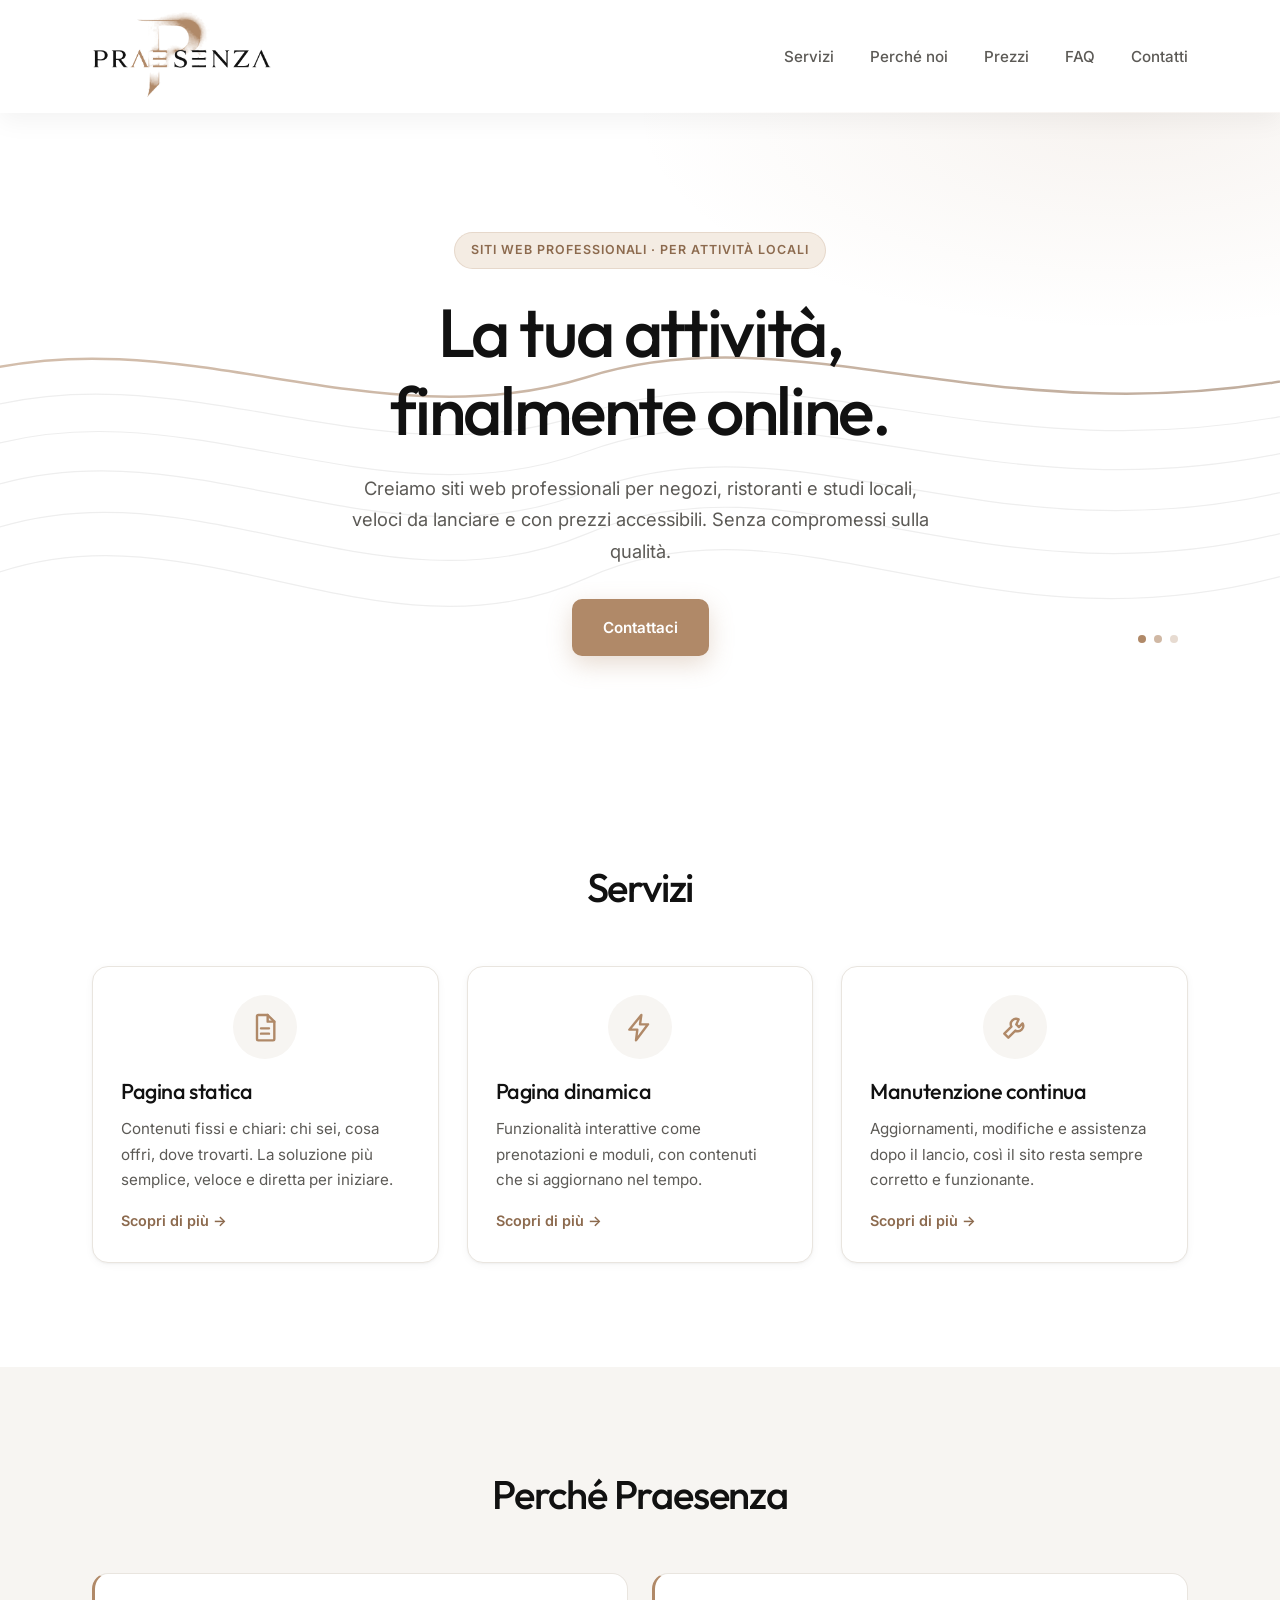
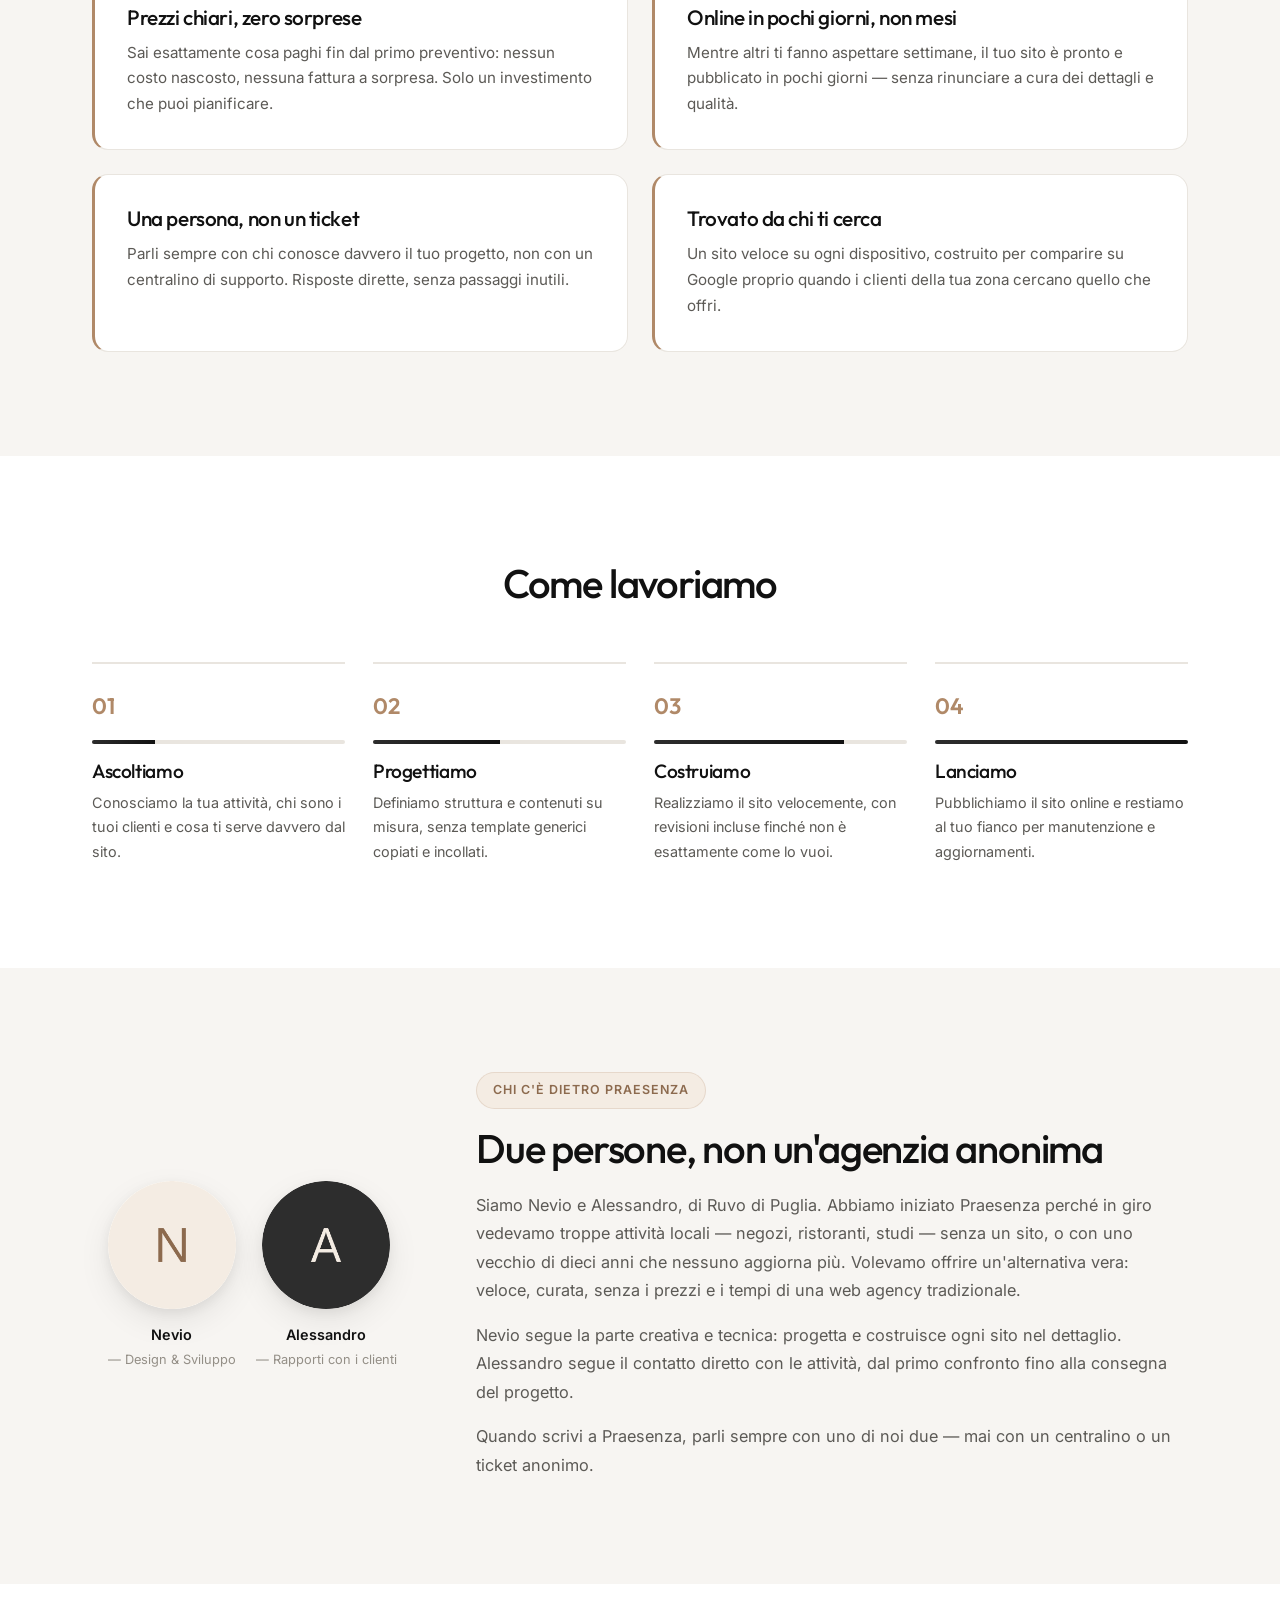
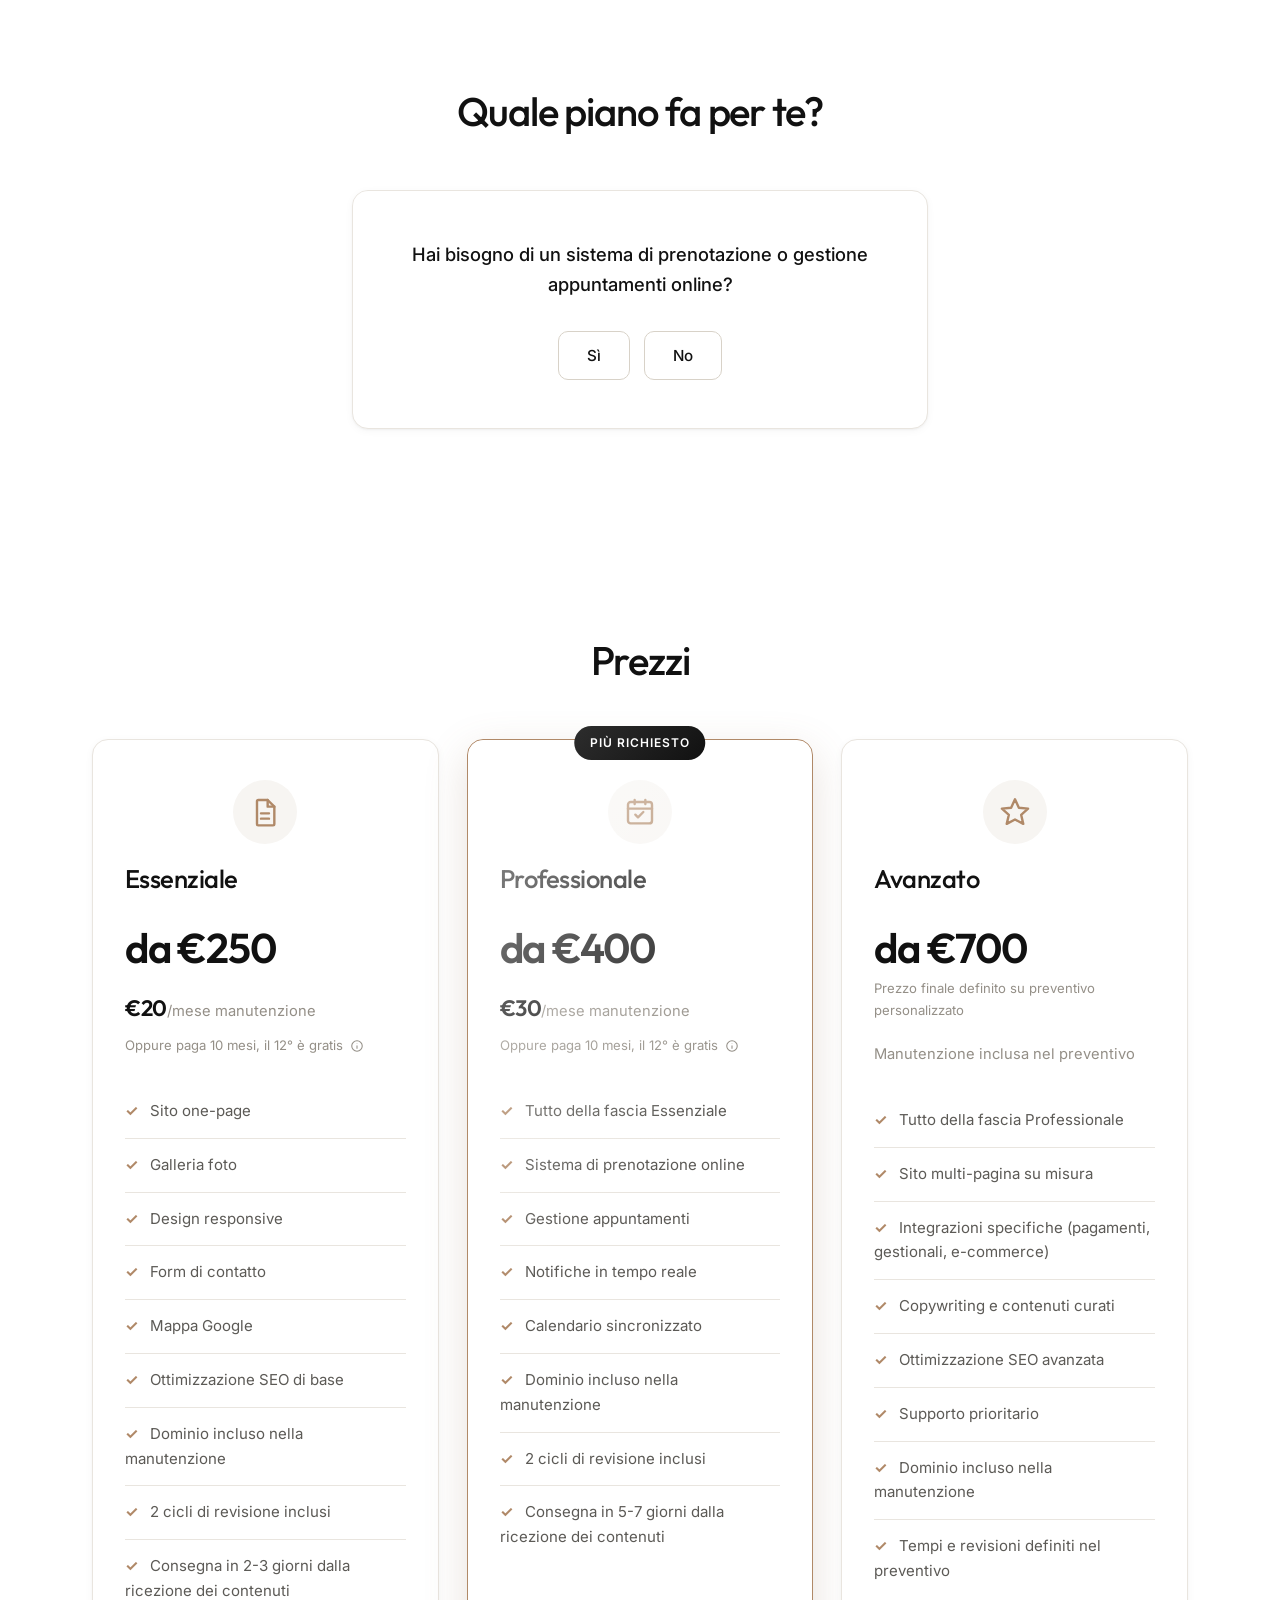
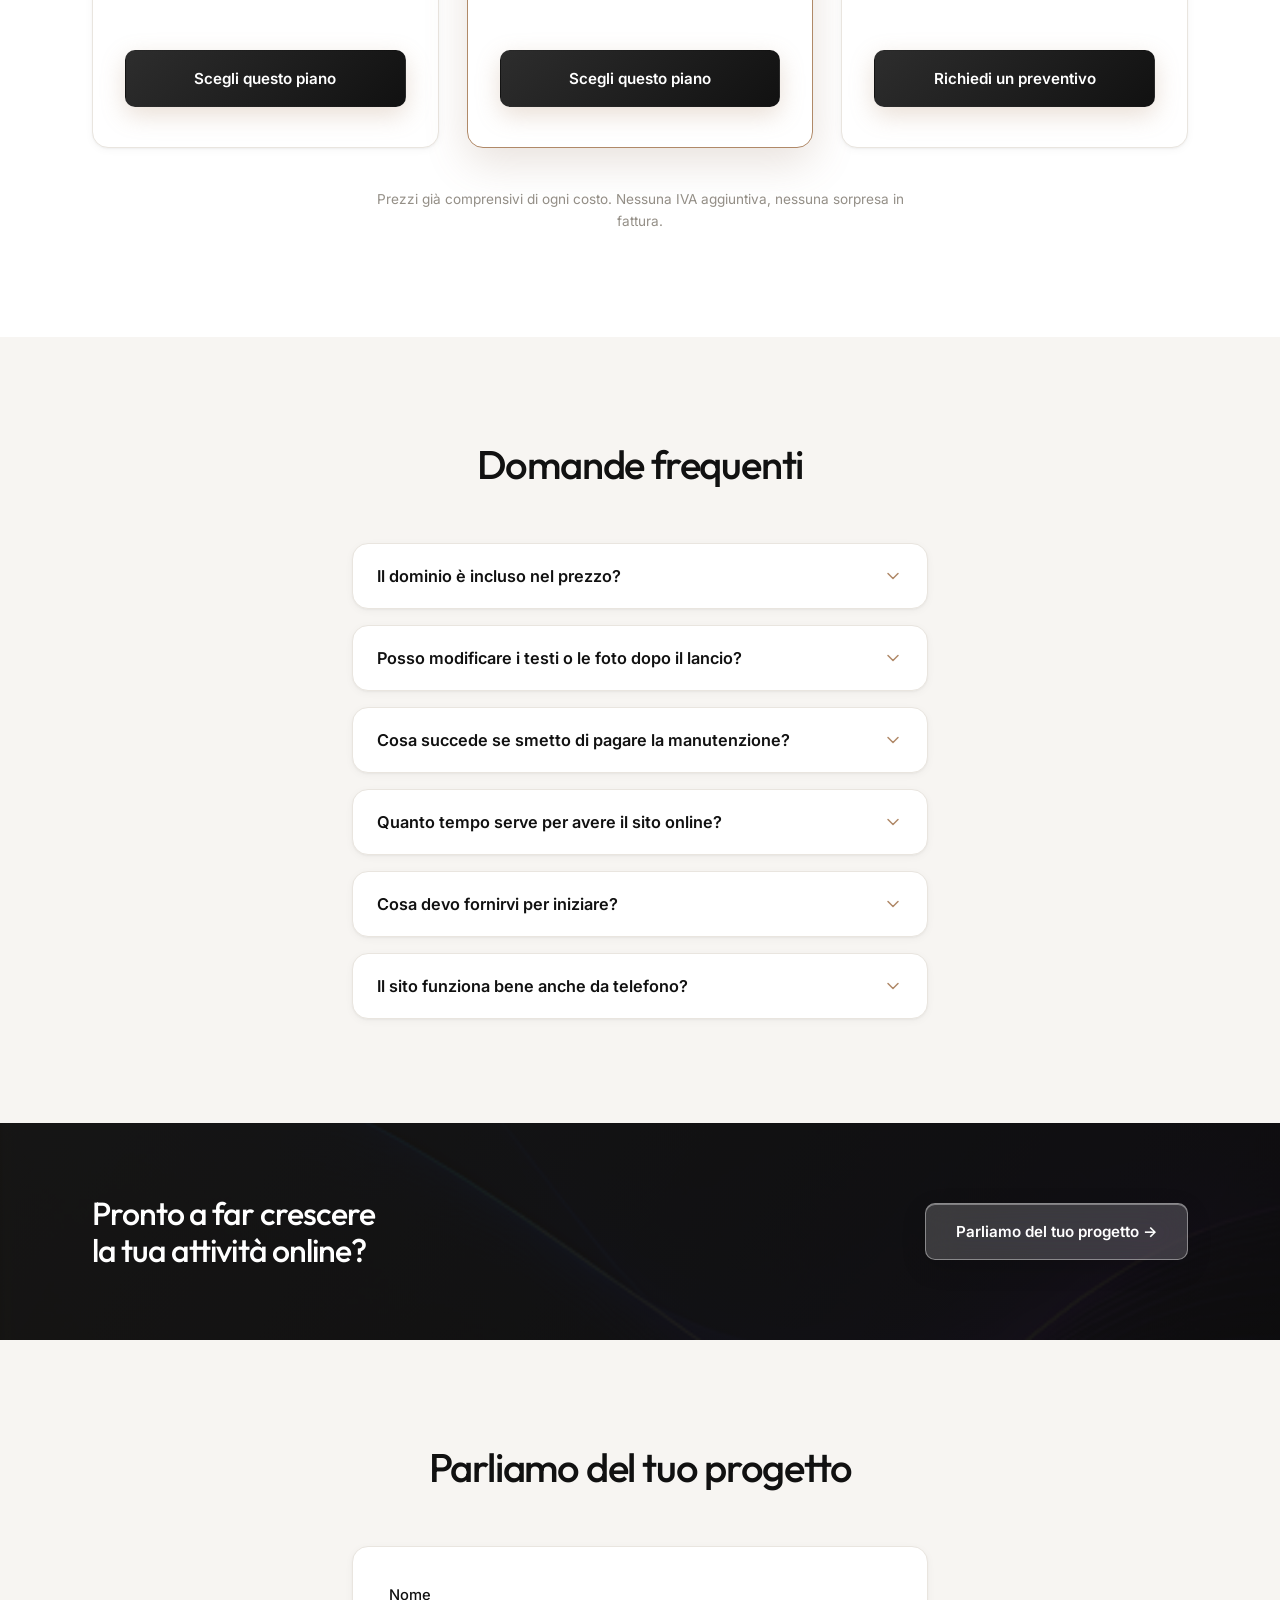
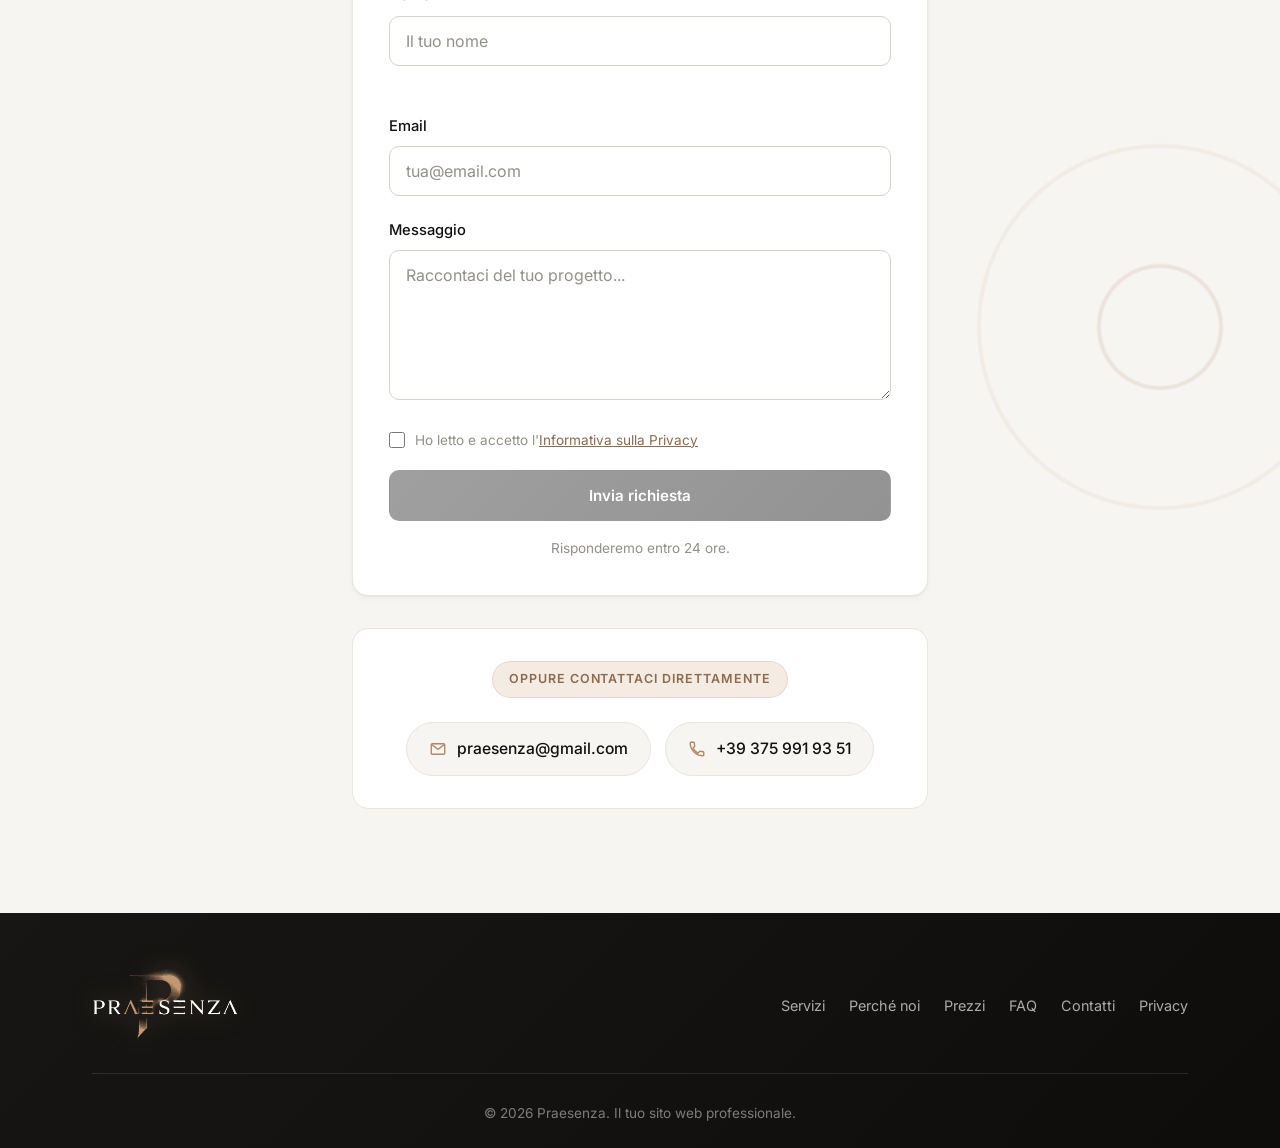
==== commit e27e9d8e: "Migliora la tipografia: sostituisce Urbanist con Outfit (piu distintivo e moderno) per titoli e prez" ====
--- a/index.html
+++ b/index.html
@@ -10,8 +10,8 @@
     <link rel="apple-touch-icon" sizes="180x180" href="images/favicon-180.png?v=2">
     <link rel="preconnect" href="https://fonts.googleapis.com">
     <link rel="preconnect" href="https://fonts.gstatic.com" crossorigin>
-    <link href="https://fonts.googleapis.com/css2?family=Urbanist:wght@400;500;600;700;800&family=Inter:wght@400;500;600;700&display=swap" rel="stylesheet">
-    <link rel="stylesheet" href="style.css?v=22">
+    <link href="https://fonts.googleapis.com/css2?family=Outfit:wght@400;500;600;700;800&family=Inter:wght@400;500;600;700&display=swap" rel="stylesheet">
+    <link rel="stylesheet" href="style.css?v=23">
     <script type="application/ld+json">
     {
       "@context": "https://schema.org",
--- a/style.css
+++ b/style.css
@@ -52,12 +52,13 @@
 }
 
 h1, h2, h3, h4, h5, h6 {
-    font-family: 'Urbanist', 'Segoe UI', sans-serif;
+    font-family: 'Outfit', 'Segoe UI', sans-serif;
     font-weight: 500;
     line-height: 1.15;
     margin-bottom: 16px;
     color: var(--pz-ink);
     letter-spacing: -0.02em;
+    text-wrap: balance;
 }
 
 h1 {
@@ -691,7 +692,7 @@
 
 .process-number {
     display: block;
-    font-family: 'Urbanist', sans-serif;
+    font-family: 'Outfit', sans-serif;
     font-size: 1.4rem;
     font-weight: 600;
     color: var(--pz-accent);
@@ -987,7 +988,7 @@
     font-size: 2.6rem;
     font-weight: 600;
     color: var(--pz-ink);
-    font-family: 'Urbanist', sans-serif;
+    font-family: 'Outfit', sans-serif;
     letter-spacing: -0.03em;
 }
 
@@ -995,7 +996,7 @@
     font-size: 1.4rem;
     font-weight: 600;
     color: var(--pz-ink);
-    font-family: 'Urbanist', sans-serif;
+    font-family: 'Outfit', sans-serif;
     letter-spacing: -0.02em;
 }
 
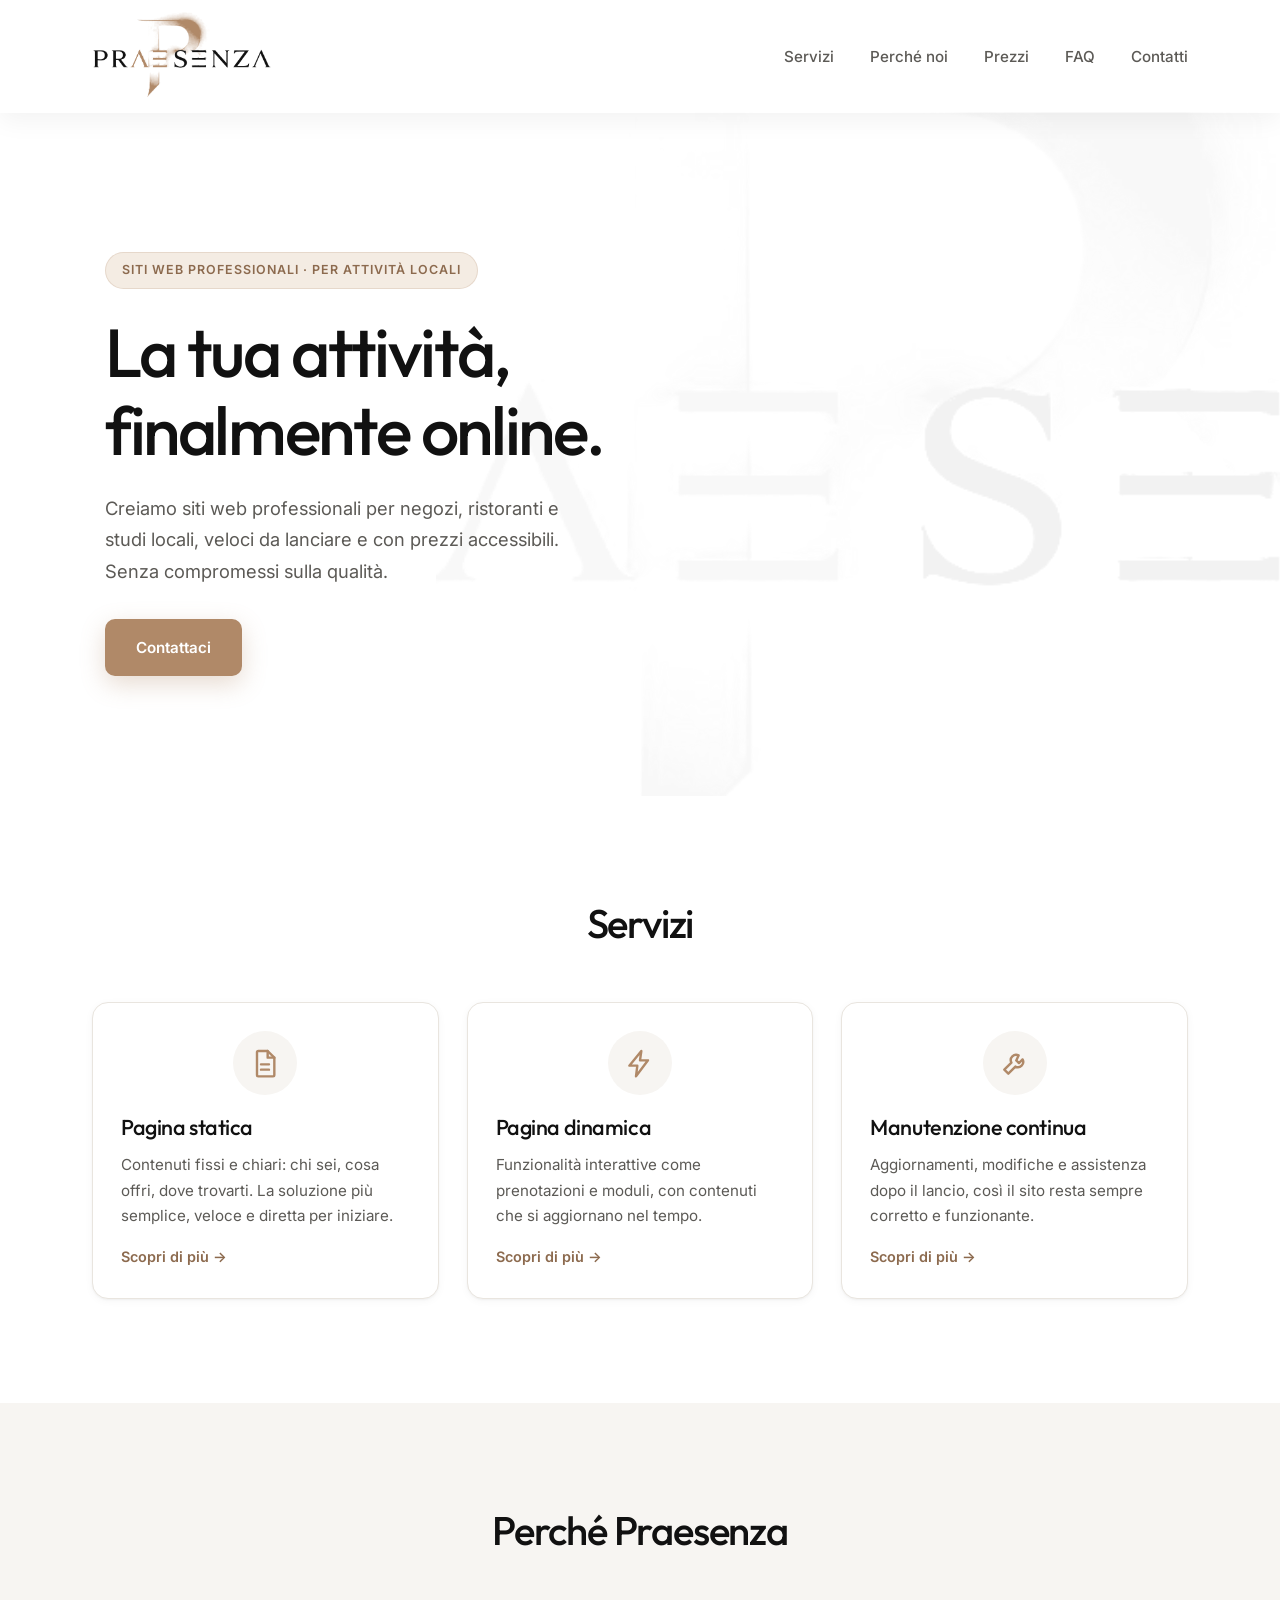
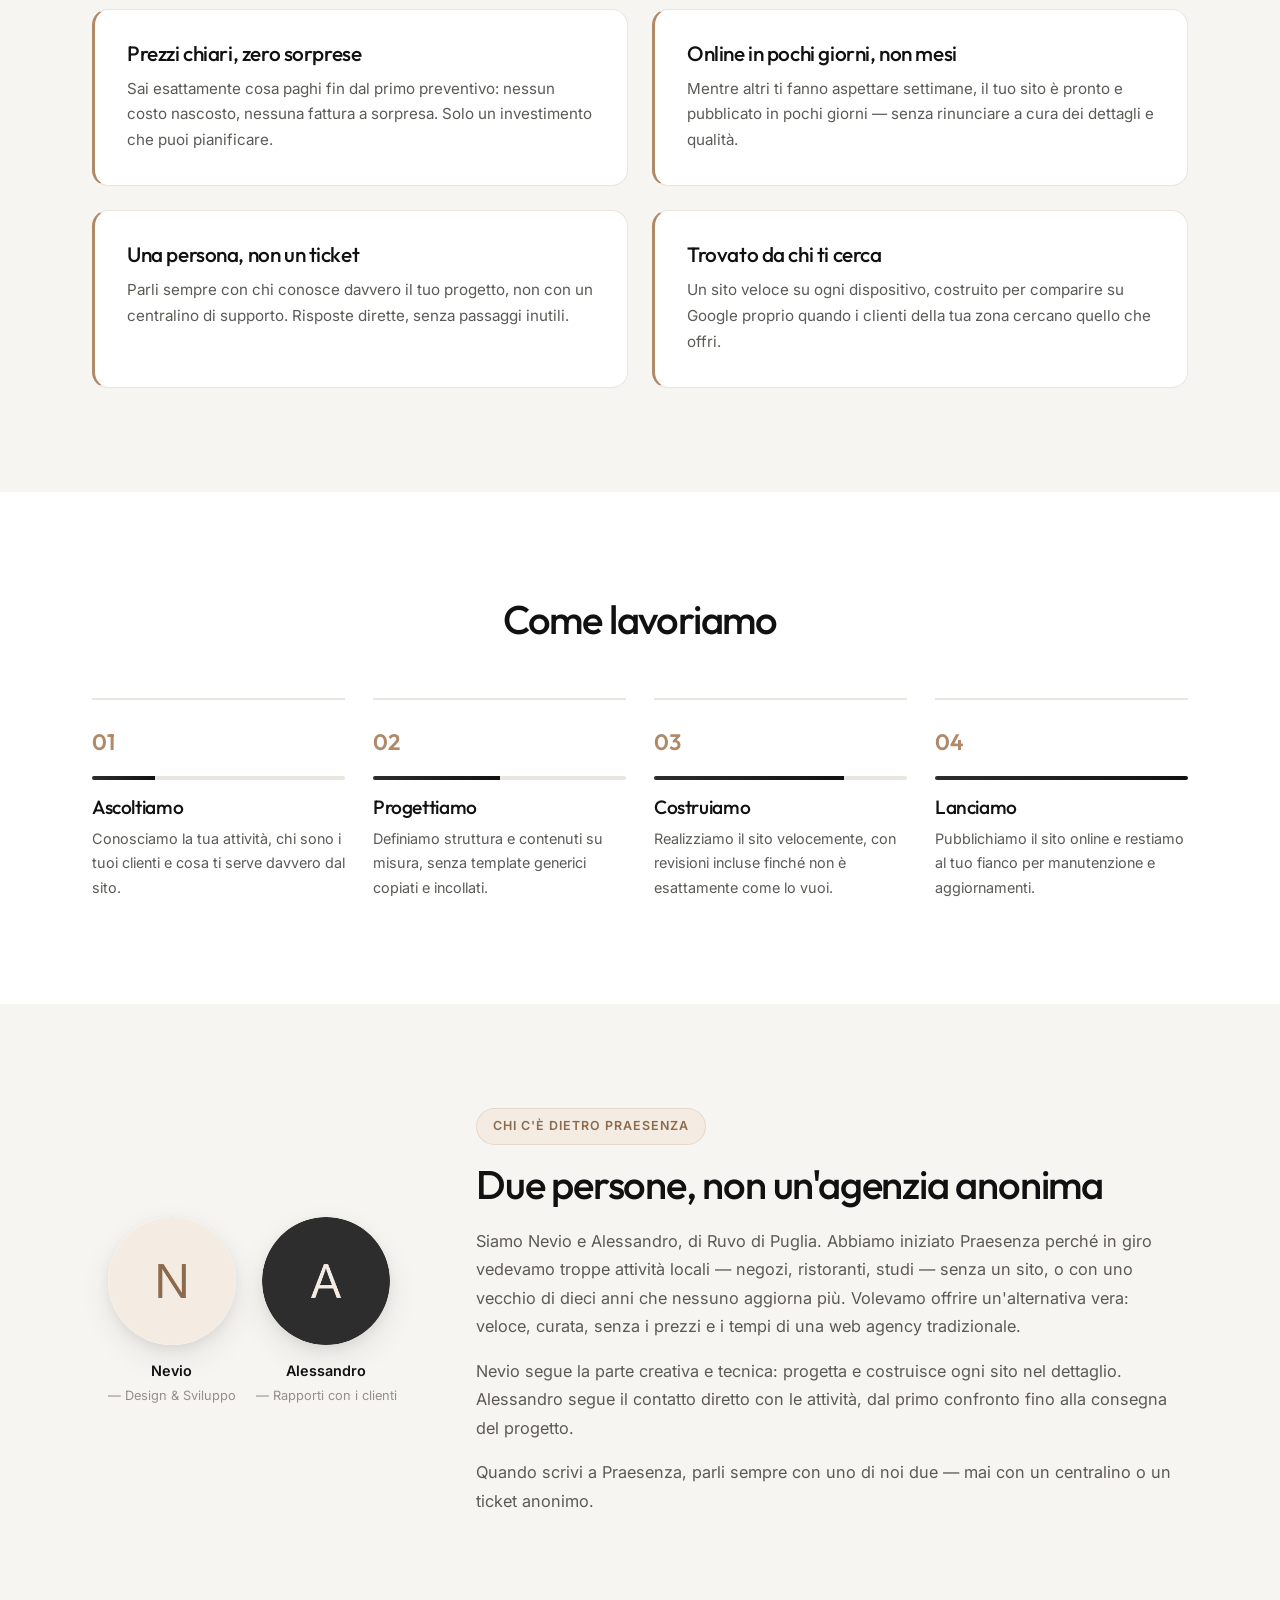
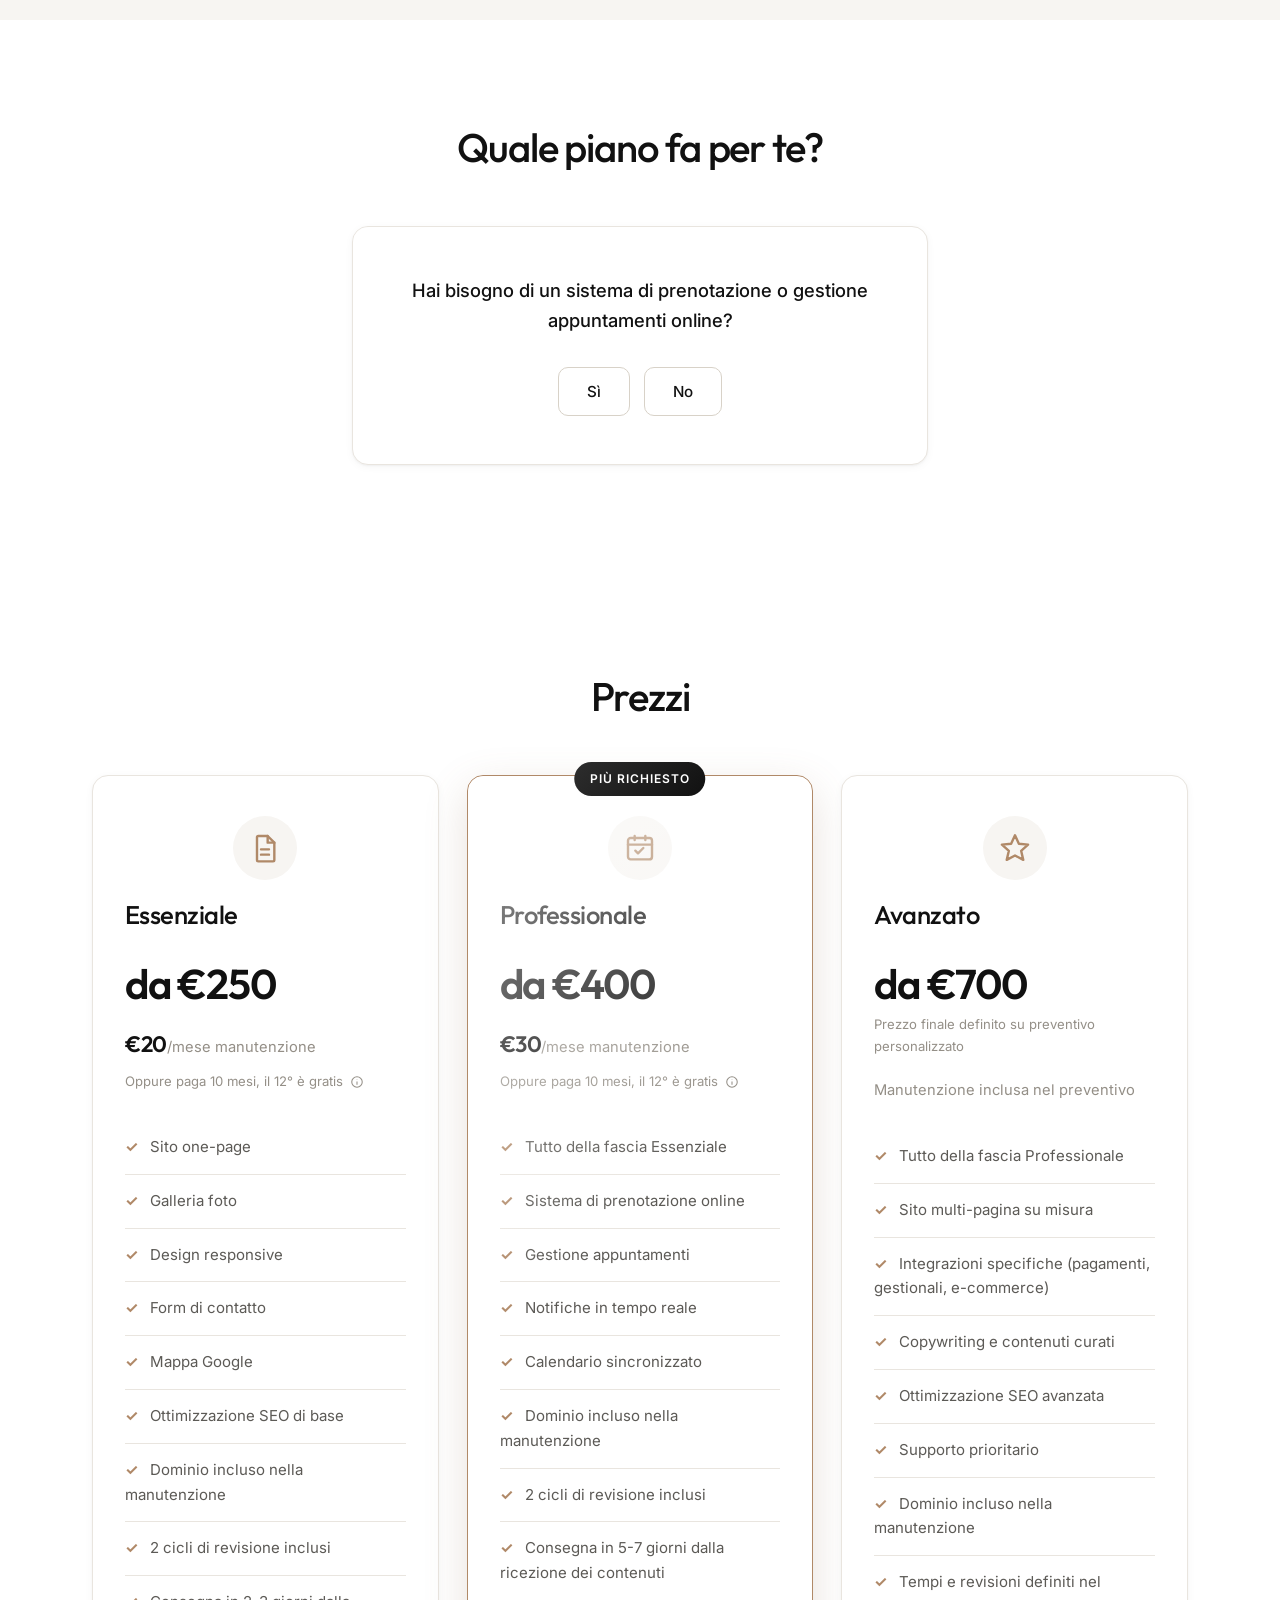
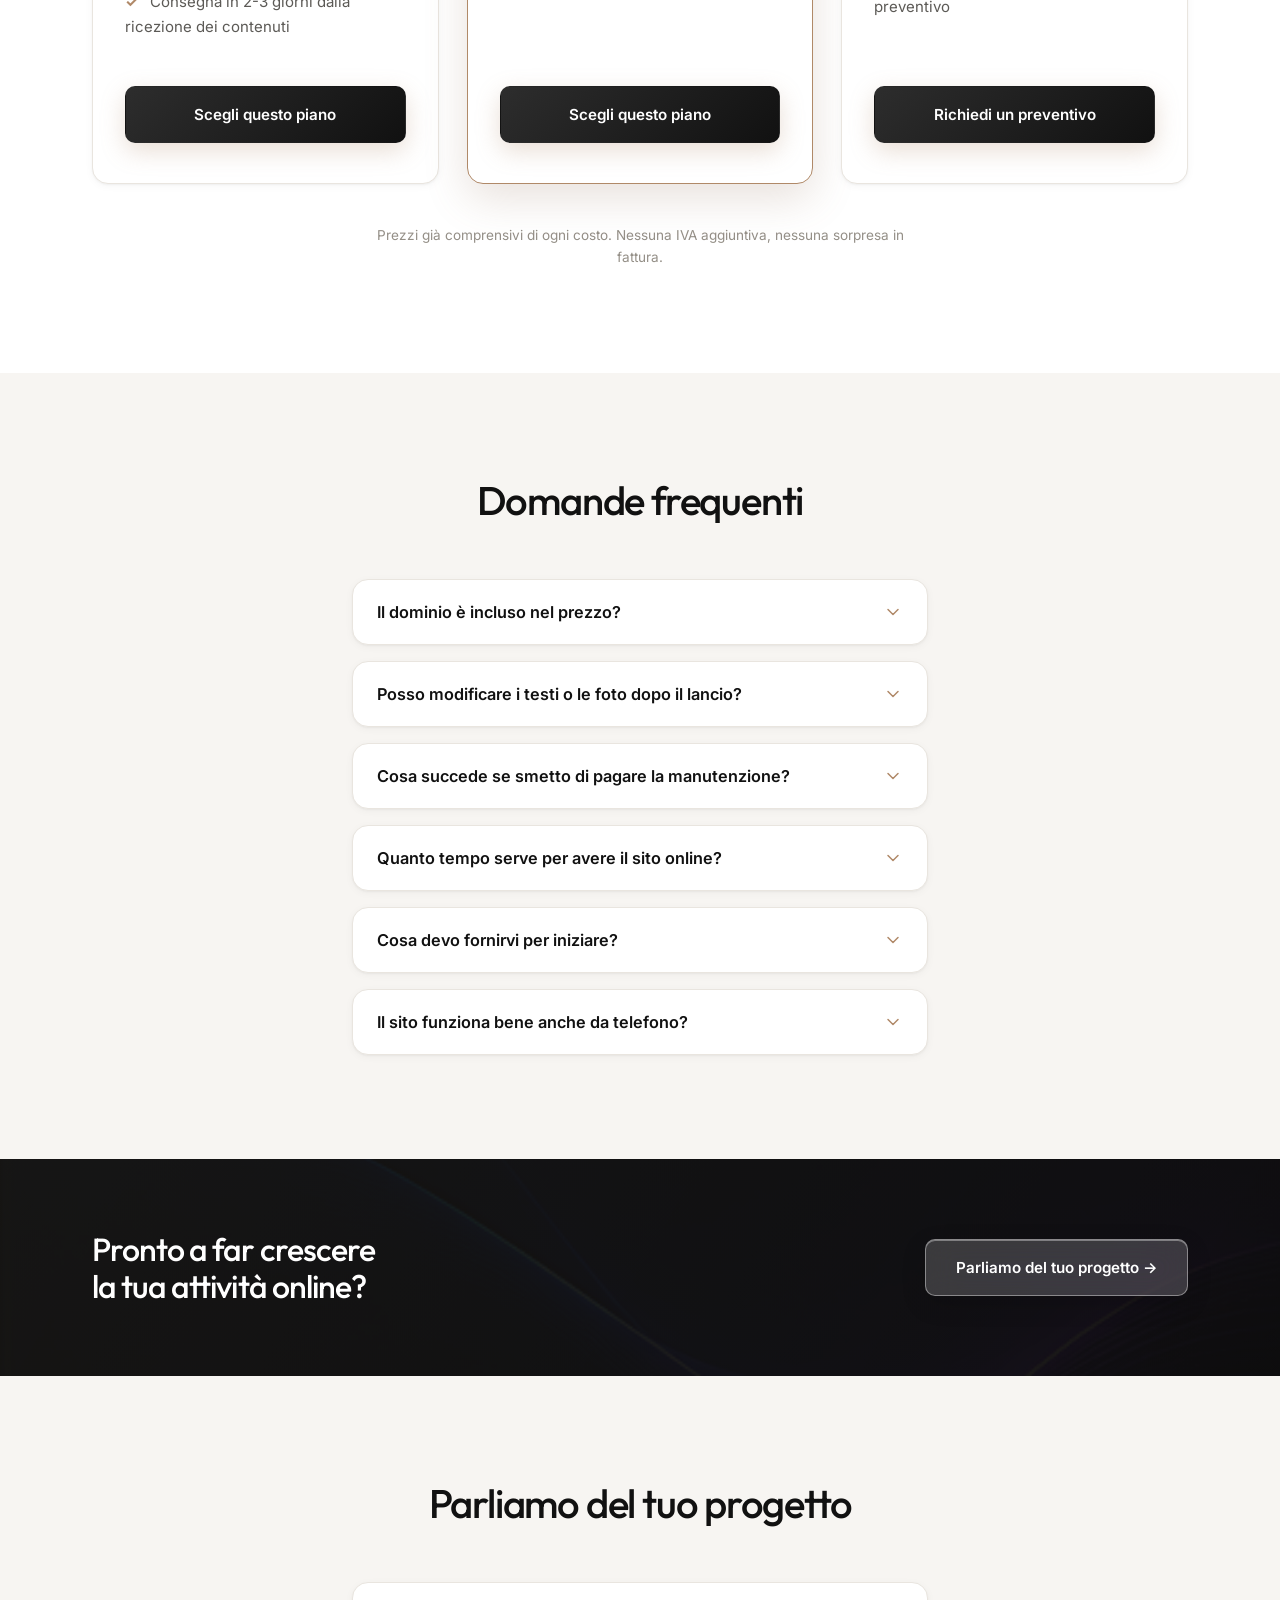
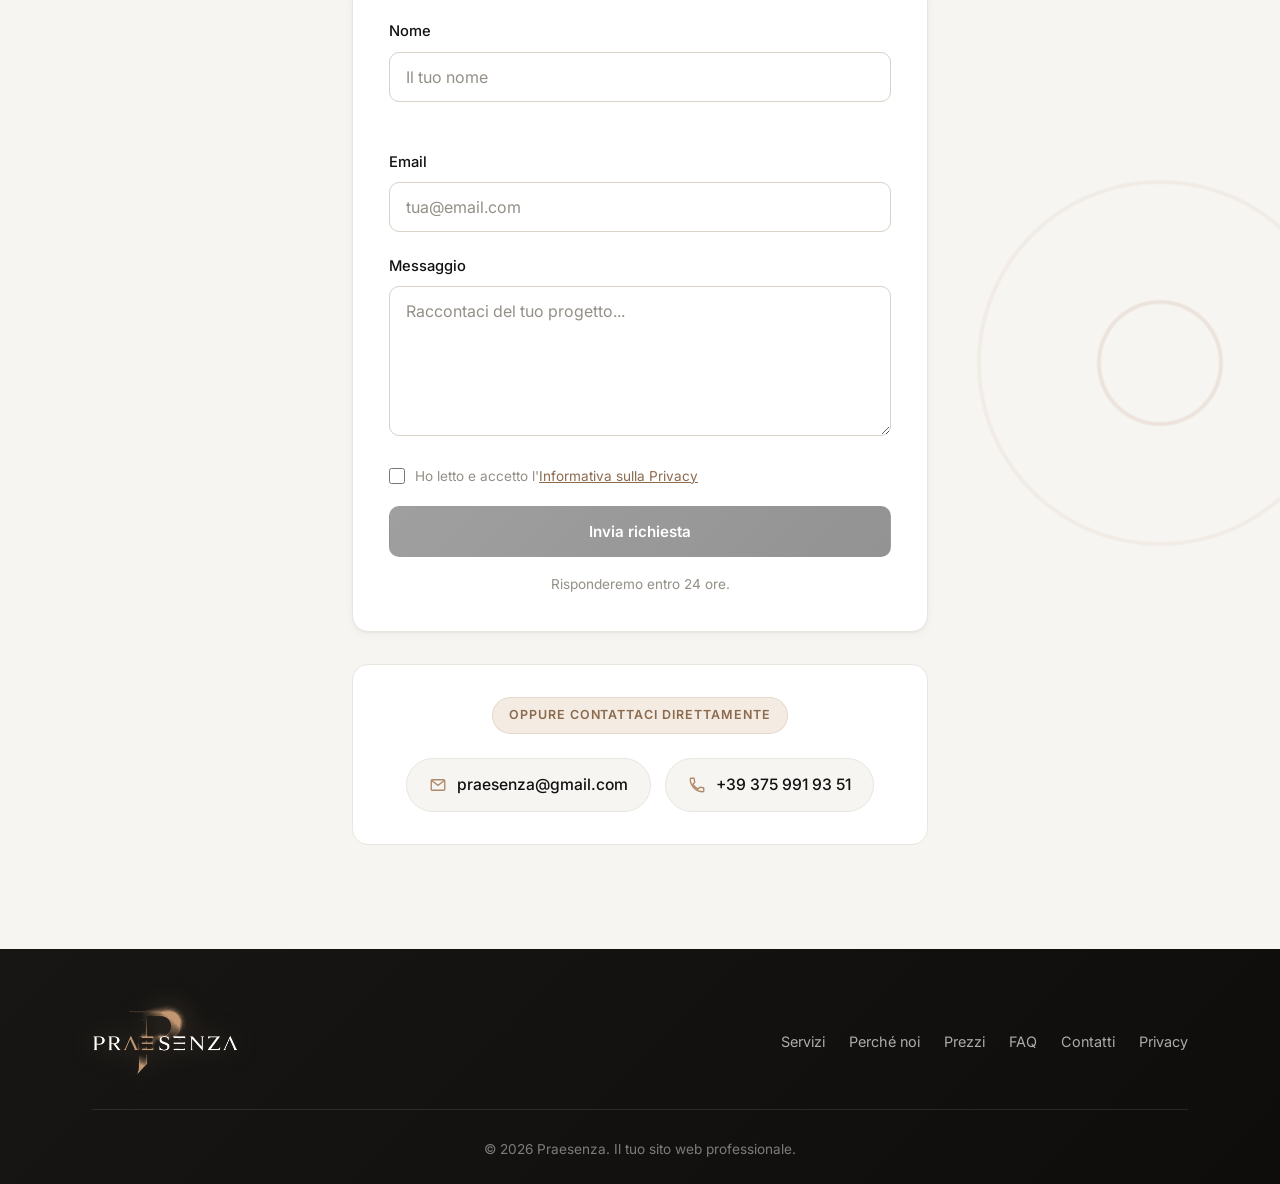
==== commit fb0783ec: "Ridisegna la hero: layout asimmetrico invece di centrato, filigrana della vera P del logo al posto d" ====
--- a/index.html
+++ b/index.html
@@ -11,7 +11,7 @@
     <link rel="preconnect" href="https://fonts.googleapis.com">
     <link rel="preconnect" href="https://fonts.gstatic.com" crossorigin>
     <link href="https://fonts.googleapis.com/css2?family=Outfit:wght@400;500;600;700;800&family=Inter:wght@400;500;600;700&display=swap" rel="stylesheet">
-    <link rel="stylesheet" href="style.css?v=23">
+    <link rel="stylesheet" href="style.css?v=25">
     <script type="application/ld+json">
     {
       "@context": "https://schema.org",
@@ -61,29 +61,7 @@
 
     <!-- Hero Section -->
     <section id="home" class="hero scroll-reveal">
-        <div class="hero-bg" aria-hidden="true">
-            <svg viewBox="0 0 1440 645" preserveAspectRatio="none">
-                <defs>
-                    <linearGradient id="heroAccent" x1="0" y1="0" x2="1" y2="0">
-                        <stop offset="0%" stop-color="#B08968"/>
-                        <stop offset="100%" stop-color="#8C6A4E"/>
-                    </linearGradient>
-                </defs>
-                <g class="hero-bg-lines">
-                    <path d="M-40 300 C 200 232 420 372 660 300 C 900 228 1120 368 1480 296" />
-                    <path d="M-40 340 C 200 264 420 416 660 338 C 900 260 1120 412 1480 332" />
-                    <path d="M-40 382 C 200 298 420 462 660 378 C 900 294 1120 458 1480 370" />
-                    <path d="M-40 426 C 200 334 420 510 660 420 C 900 330 1120 506 1480 410" />
-                    <path d="M-40 472 C 200 372 420 560 660 464 C 900 368 1120 556 1480 452" />
-                </g>
-                <g class="hero-bg-accent">
-                    <path d="M-40 262 C 200 202 420 330 660 264 C 900 198 1120 326 1480 262" />
-                </g>
-            </svg>
-            <span class="hero-bg-dots">
-                <span></span><span></span><span></span>
-            </span>
-        </div>
+        <img src="images/hero-watermark.png" alt="" aria-hidden="true" class="hero-watermark">
         <div class="hero-content">
             <span class="eyebrow-tag">Siti web professionali · per attività locali</span>
             <h1 class="hero-title">La tua attività, finalmente online.</h1>
--- a/style.css
+++ b/style.css
@@ -153,9 +153,9 @@
 
 .header.is-scrolled {
     background-color: rgba(255, 253, 250, 0.85);
-    backdrop-filter: blur(12px);
-    box-shadow: 0 8px 28px rgba(17, 17, 17, 0.08);
-    -webkit-backdrop-filter: blur(12px);
+    backdrop-filter: blur(12px) saturate(180%);
+    box-shadow: inset 0 1px 0 rgba(255, 255, 255, 0.7), 0 8px 28px rgba(17, 17, 17, 0.08);
+    -webkit-backdrop-filter: blur(12px) saturate(180%);
     border-bottom: 1px solid var(--pz-border);
 }
 
@@ -319,71 +319,36 @@
 /* ========== HERO SECTION ========== */
 
 .hero {
-    padding: 120px 32px 104px;
+    padding: 140px 32px 120px;
     margin-top: 112px;
     display: flex;
-    justify-content: center;
+    justify-content: flex-start;
     position: relative;
     overflow: hidden;
-    background:
-        radial-gradient(55% 48% at 88% 0%, rgba(176, 137, 104, 0.1), transparent 70%),
-        var(--pz-bg);
-}
-
-.hero-bg {
+    background: var(--pz-bg);
+}
+
+.hero-watermark {
     position: absolute;
-    inset: 0;
+    top: 50%;
+    right: -6%;
+    transform: translateY(-50%);
+    height: 145%;
+    width: auto;
+    max-width: none;
+    opacity: 0.05;
+    filter: grayscale(1) contrast(0.9);
+    pointer-events: none;
     z-index: 0;
-    pointer-events: none;
-}
-
-.hero-bg svg {
-    width: 100%;
-    height: 100%;
-}
-
-.hero-bg-lines path {
-    fill: none;
-    stroke: var(--pz-ink);
-    stroke-width: 1.2;
-    opacity: 0.07;
-}
-
-.hero-bg-accent path {
-    fill: none;
-    stroke: url(#heroAccent);
-    stroke-width: 2.5;
-    opacity: 0.55;
-}
-
-.hero-bg-dots {
-    position: absolute;
-    right: 8%;
-    bottom: 18%;
-    display: flex;
-    gap: 8px;
-}
-
-.hero-bg-dots span {
-    width: 8px;
-    height: 8px;
-    border-radius: 50%;
-    background-color: var(--pz-accent);
-}
-
-.hero-bg-dots span:nth-child(2) {
-    background-color: rgba(176, 137, 104, 0.6);
-}
-
-.hero-bg-dots span:nth-child(3) {
-    background-color: rgba(176, 137, 104, 0.3);
+    user-select: none;
 }
 
 .hero-content {
-    max-width: 760px;
-    text-align: center;
+    max-width: 640px;
+    text-align: left;
     position: relative;
     z-index: 1;
+    margin-left: 6%;
 }
 
 .hero-title {
@@ -394,13 +359,13 @@
     font-size: 1.15rem;
     line-height: 1.7;
     color: var(--pz-body);
-    margin: 0 auto 32px;
-    max-width: 580px;
+    margin: 0 0 32px;
+    max-width: 480px;
 }
 
 .hero-cta-group {
     display: flex;
-    justify-content: center;
+    justify-content: flex-start;
 }
 
 .hero-cta {
@@ -453,15 +418,18 @@
         width: 56px;
         height: 56px;
         border-radius: 50%;
-        background-color: var(--pz-accent);
+        background: rgba(176, 137, 104, 0.55);
+        backdrop-filter: blur(16px) saturate(180%);
+        -webkit-backdrop-filter: blur(16px) saturate(180%);
+        border: 1px solid rgba(255, 255, 255, 0.4);
         color: #FFFFFF;
-        box-shadow: 0 10px 28px rgba(176, 137, 104, 0.45);
+        box-shadow: inset 0 1px 0 rgba(255, 255, 255, 0.5), 0 10px 28px rgba(176, 137, 104, 0.35);
         z-index: 900;
         transition: transform 0.2s ease, background-color 0.2s ease;
     }
 
     .phone-fab:hover {
-        background-color: var(--pz-accent-dark);
+        background: rgba(176, 137, 104, 0.75);
         transform: translateY(-2px);
     }
 
@@ -1573,6 +1541,25 @@
 
     .hero {
         padding: 96px 32px 72px;
+        justify-content: center;
+    }
+
+    .hero-content {
+        max-width: 640px;
+        text-align: center;
+        margin-left: 0;
+    }
+
+    .hero-subtitle {
+        margin: 0 auto 32px;
+    }
+
+    .hero-cta-group {
+        justify-content: center;
+    }
+
+    .hero-watermark {
+        opacity: 0.04;
     }
 
     .legal-page {
@@ -1684,11 +1671,7 @@
         font-size: 1.02rem;
     }
 
-    .hero-bg-lines path:nth-child(n + 4) {
-        display: none;
-    }
-
-    .hero-bg-dots {
+    .hero-watermark {
         display: none;
     }
 
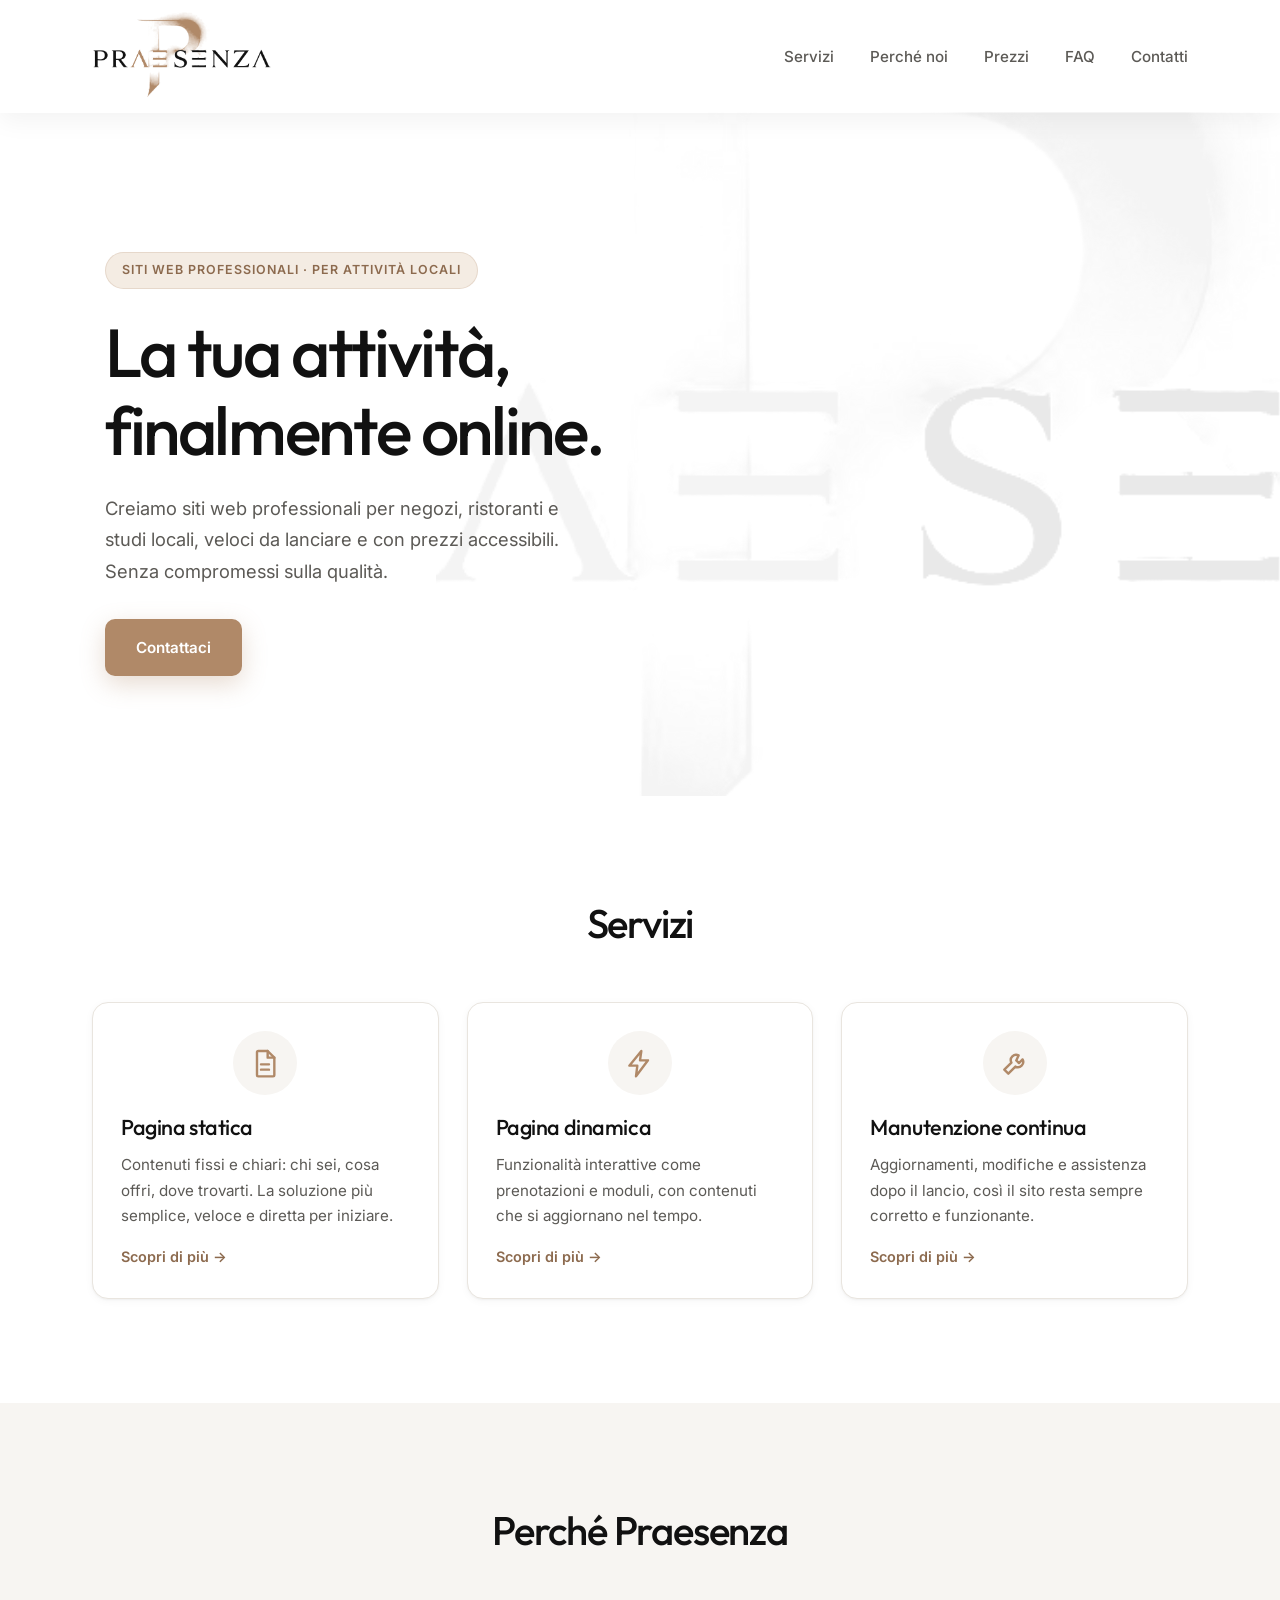
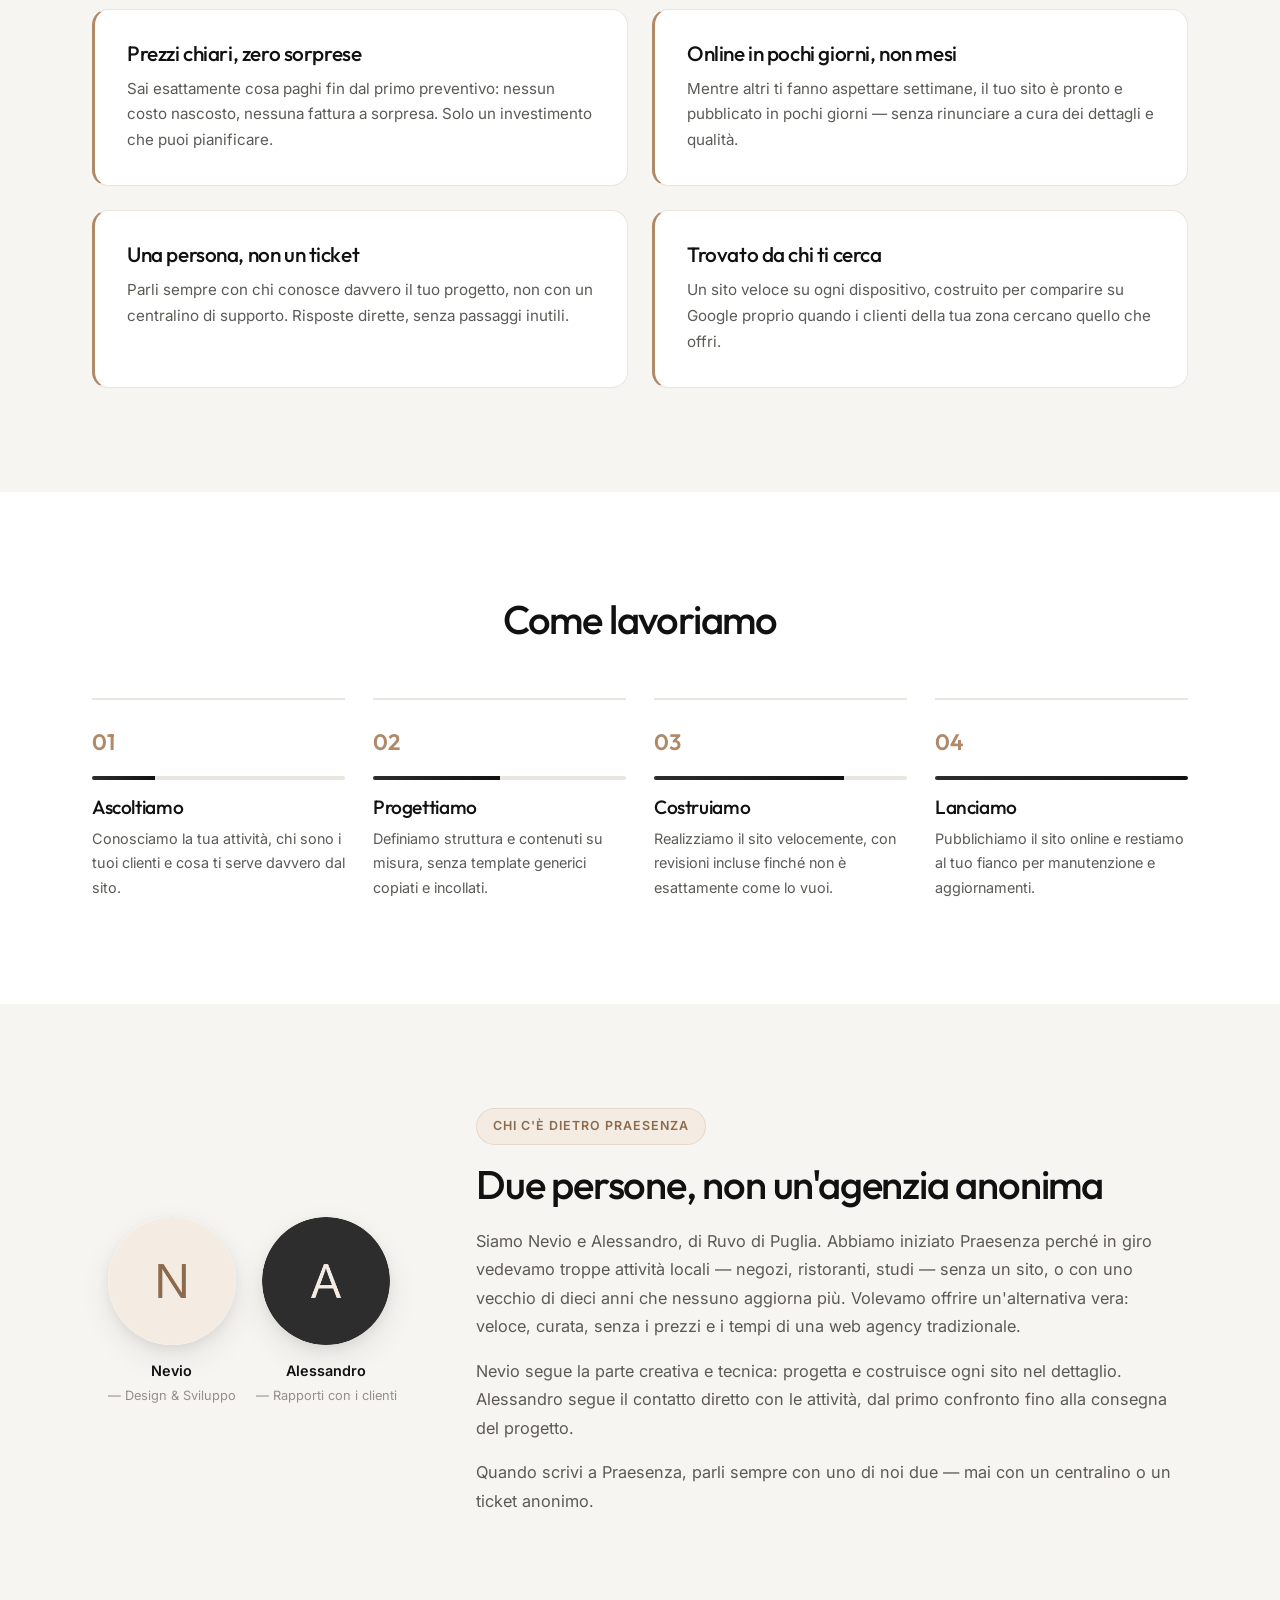
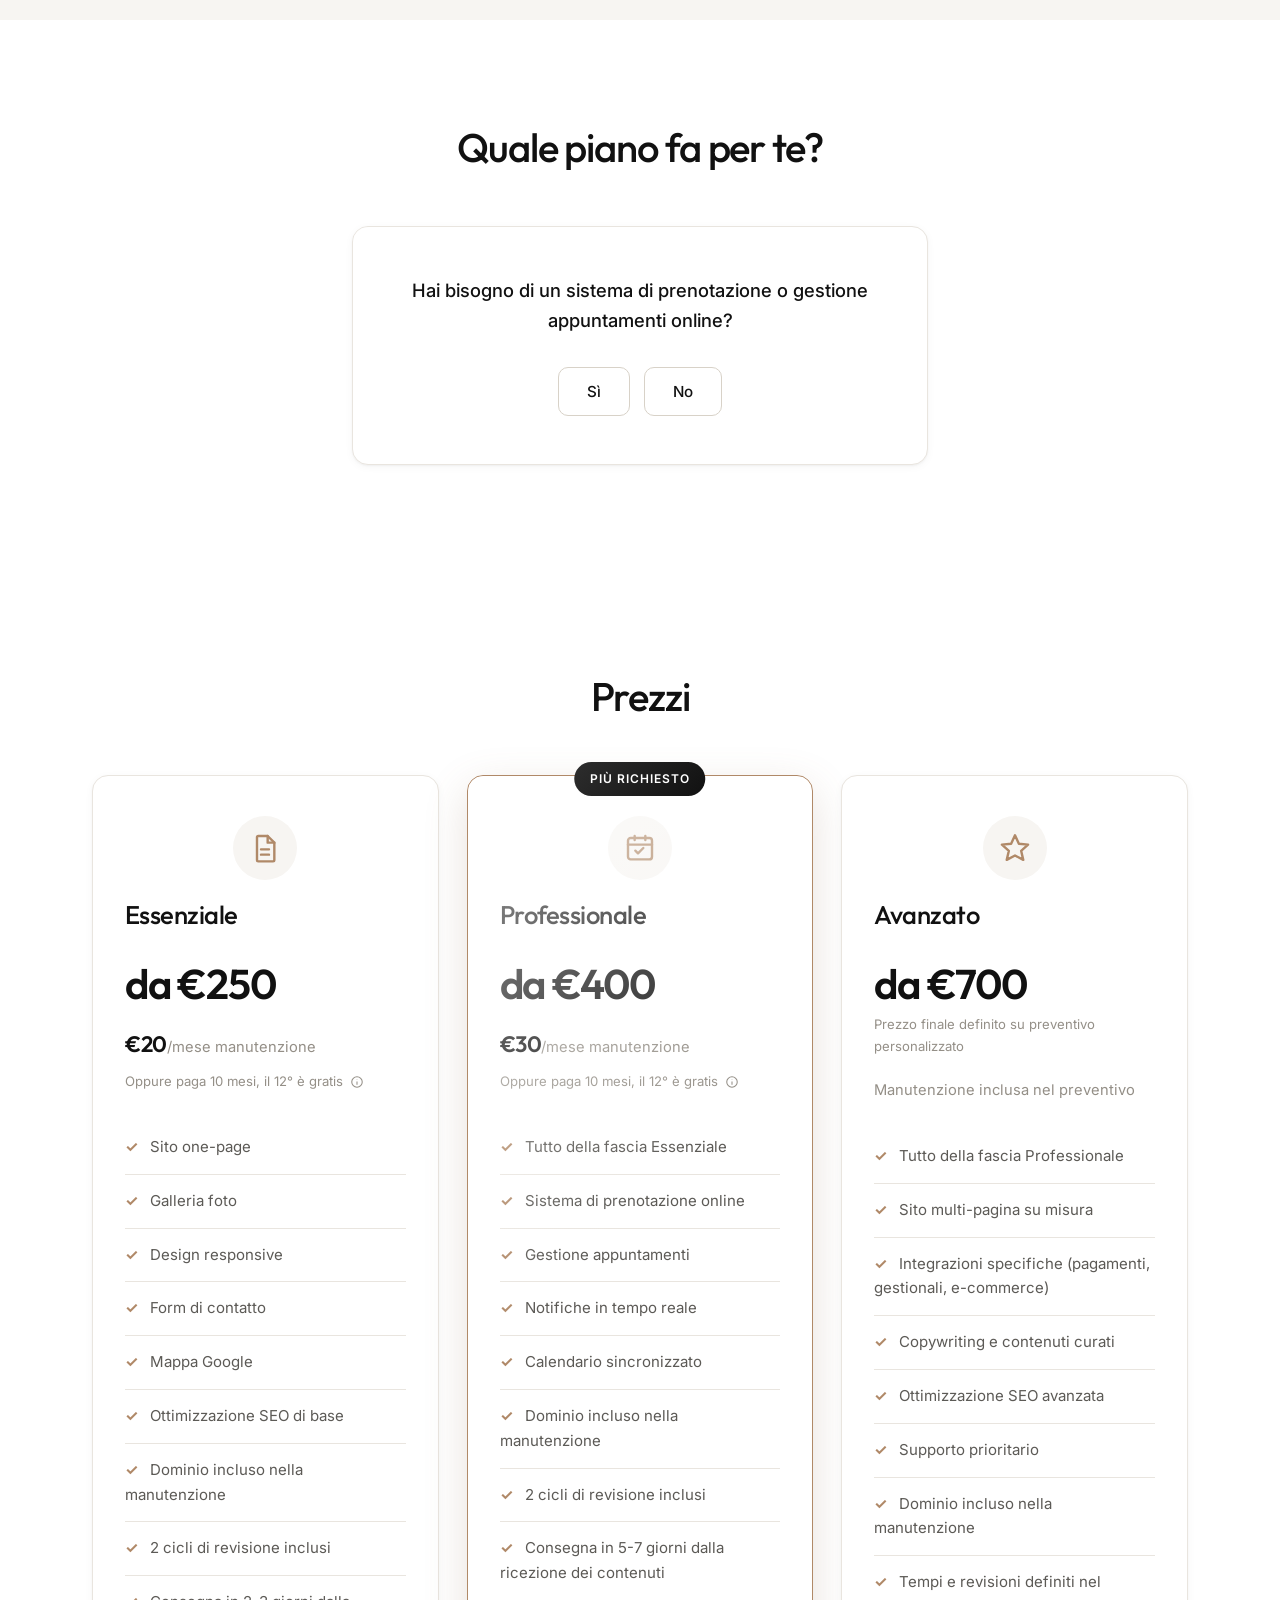
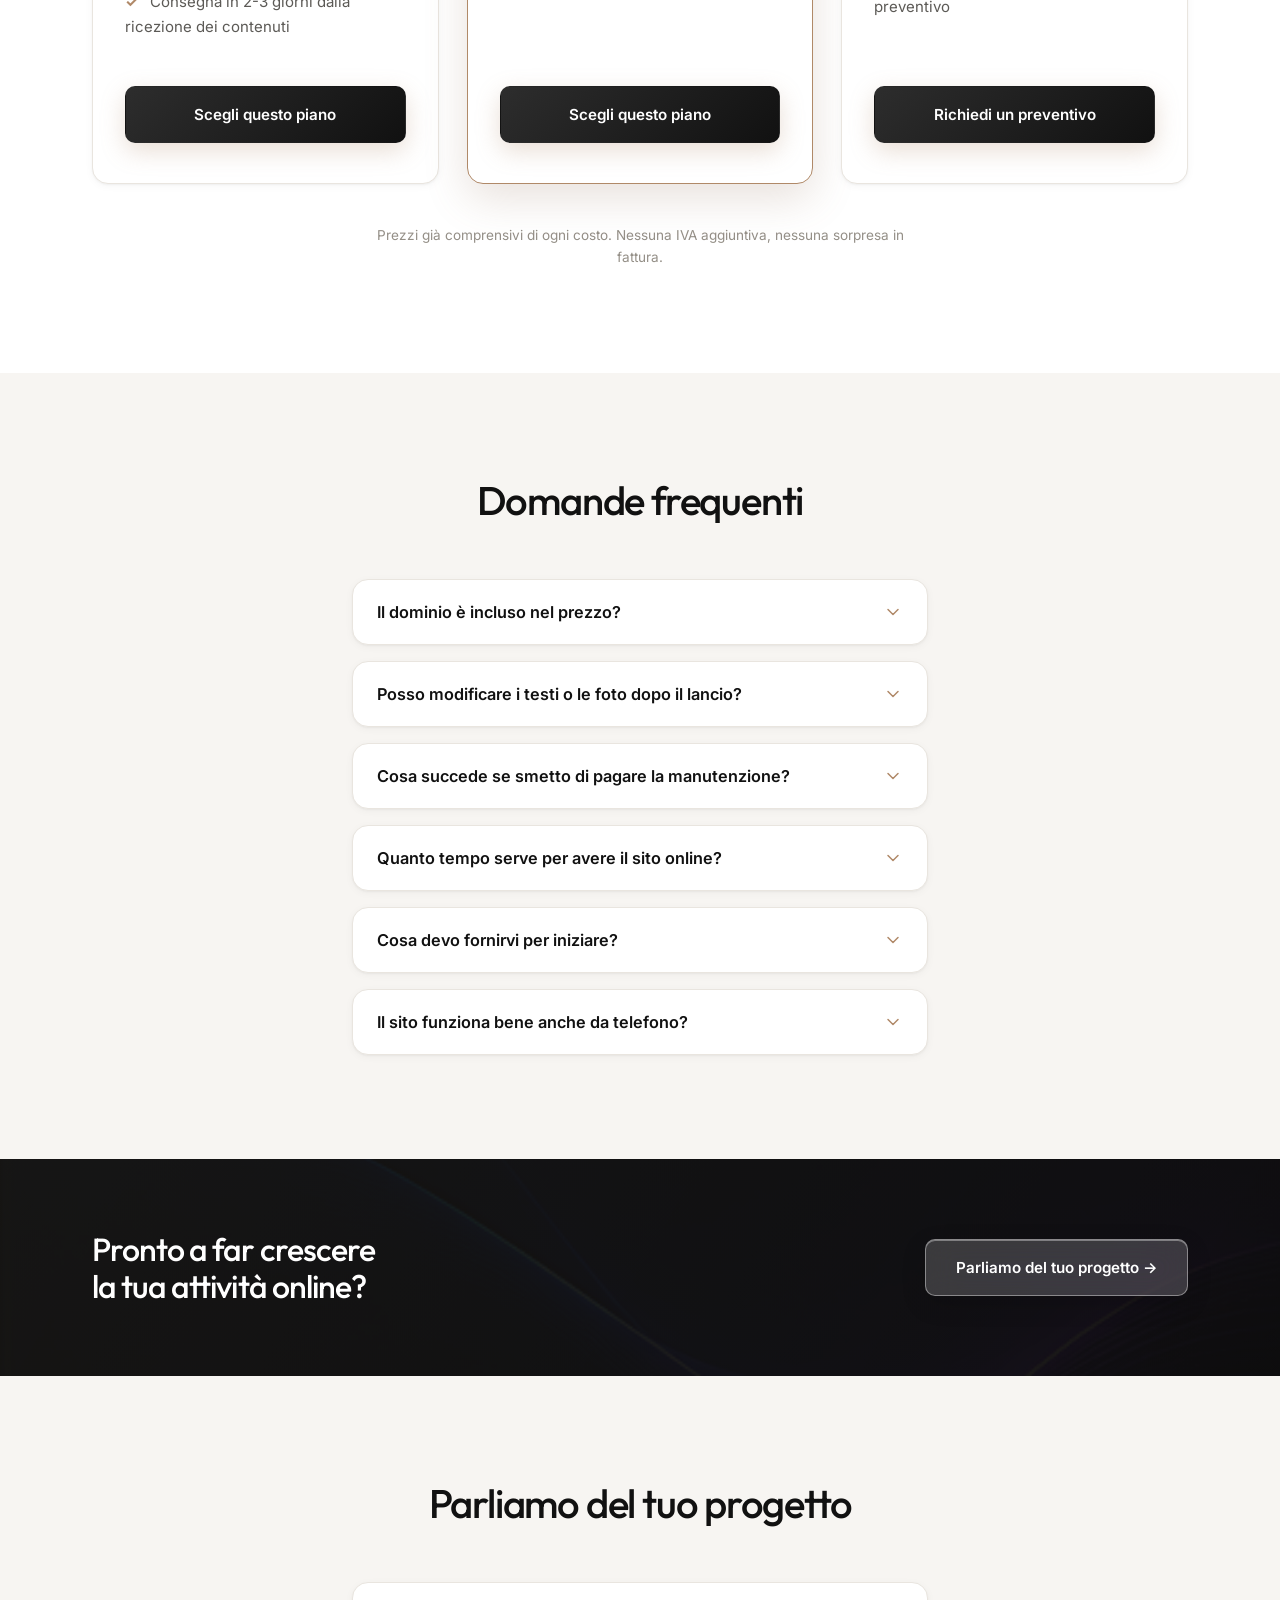
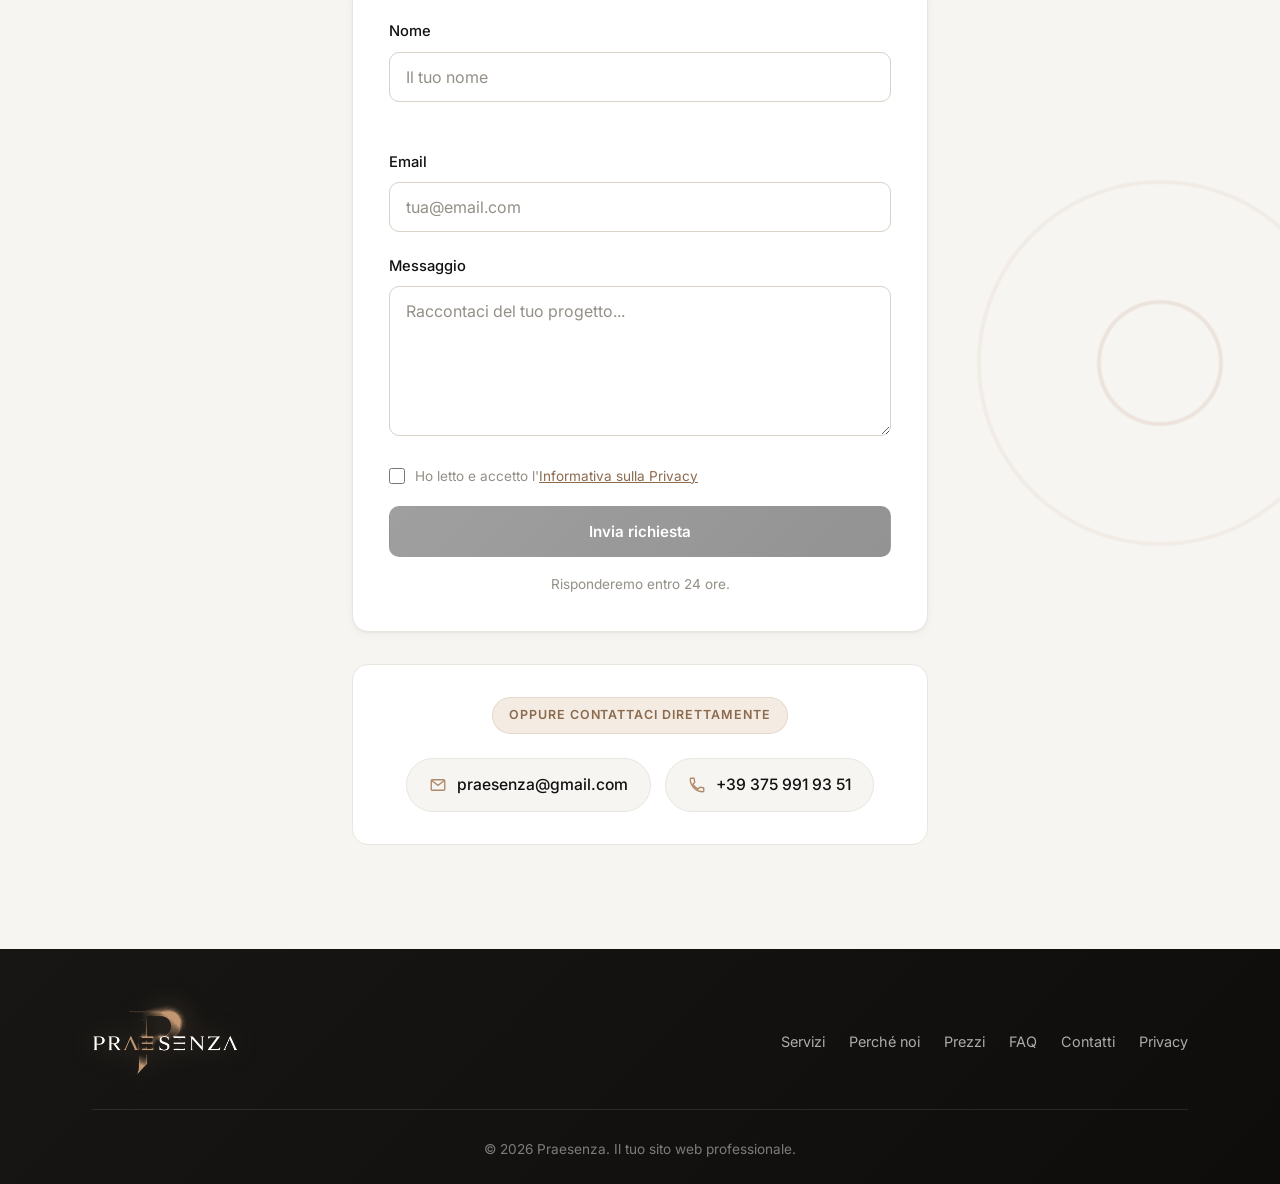
==== commit 4ede9735: "Abbassa la soglia del layout hero asimmetrico da 1024px a 900px e rende la filigrana piu visibile La" ====
--- a/index.html
+++ b/index.html
@@ -11,7 +11,7 @@
     <link rel="preconnect" href="https://fonts.googleapis.com">
     <link rel="preconnect" href="https://fonts.gstatic.com" crossorigin>
     <link href="https://fonts.googleapis.com/css2?family=Outfit:wght@400;500;600;700;800&family=Inter:wght@400;500;600;700&display=swap" rel="stylesheet">
-    <link rel="stylesheet" href="style.css?v=25">
+    <link rel="stylesheet" href="style.css?v=26">
     <script type="application/ld+json">
     {
       "@context": "https://schema.org",
--- a/style.css
+++ b/style.css
@@ -336,7 +336,7 @@
     height: 145%;
     width: auto;
     max-width: none;
-    opacity: 0.05;
+    opacity: 0.09;
     filter: grayscale(1) contrast(0.9);
     pointer-events: none;
     z-index: 0;
@@ -1541,6 +1541,55 @@
 
     .hero {
         padding: 96px 32px 72px;
+    }
+
+    .legal-page {
+        padding: 136px 0 72px;
+    }
+
+    .services-grid {
+        grid-template-columns: 1fr;
+    }
+
+    .why-grid {
+        grid-template-columns: 1fr;
+    }
+
+    .process-grid {
+        grid-template-columns: repeat(2, 1fr);
+    }
+
+    .about-grid {
+        grid-template-columns: 1fr;
+        gap: 40px;
+        text-align: center;
+    }
+
+    .about-text {
+        text-align: left;
+    }
+
+    .pricing-grid {
+        grid-template-columns: 1fr;
+    }
+
+    .cta-banner-inner {
+        flex-direction: column;
+        text-align: center;
+    }
+
+    .footer-content {
+        grid-template-columns: 1fr;
+        gap: 24px;
+    }
+
+    .footer-links ul {
+        justify-content: flex-start;
+    }
+}
+
+@media (max-width: 900px) {
+    .hero {
         justify-content: center;
     }
 
@@ -1559,51 +1608,7 @@
     }
 
     .hero-watermark {
-        opacity: 0.04;
-    }
-
-    .legal-page {
-        padding: 136px 0 72px;
-    }
-
-    .services-grid {
-        grid-template-columns: 1fr;
-    }
-
-    .why-grid {
-        grid-template-columns: 1fr;
-    }
-
-    .process-grid {
-        grid-template-columns: repeat(2, 1fr);
-    }
-
-    .about-grid {
-        grid-template-columns: 1fr;
-        gap: 40px;
-        text-align: center;
-    }
-
-    .about-text {
-        text-align: left;
-    }
-
-    .pricing-grid {
-        grid-template-columns: 1fr;
-    }
-
-    .cta-banner-inner {
-        flex-direction: column;
-        text-align: center;
-    }
-
-    .footer-content {
-        grid-template-columns: 1fr;
-        gap: 24px;
-    }
-
-    .footer-links ul {
-        justify-content: flex-start;
+        opacity: 0.05;
     }
 }
 
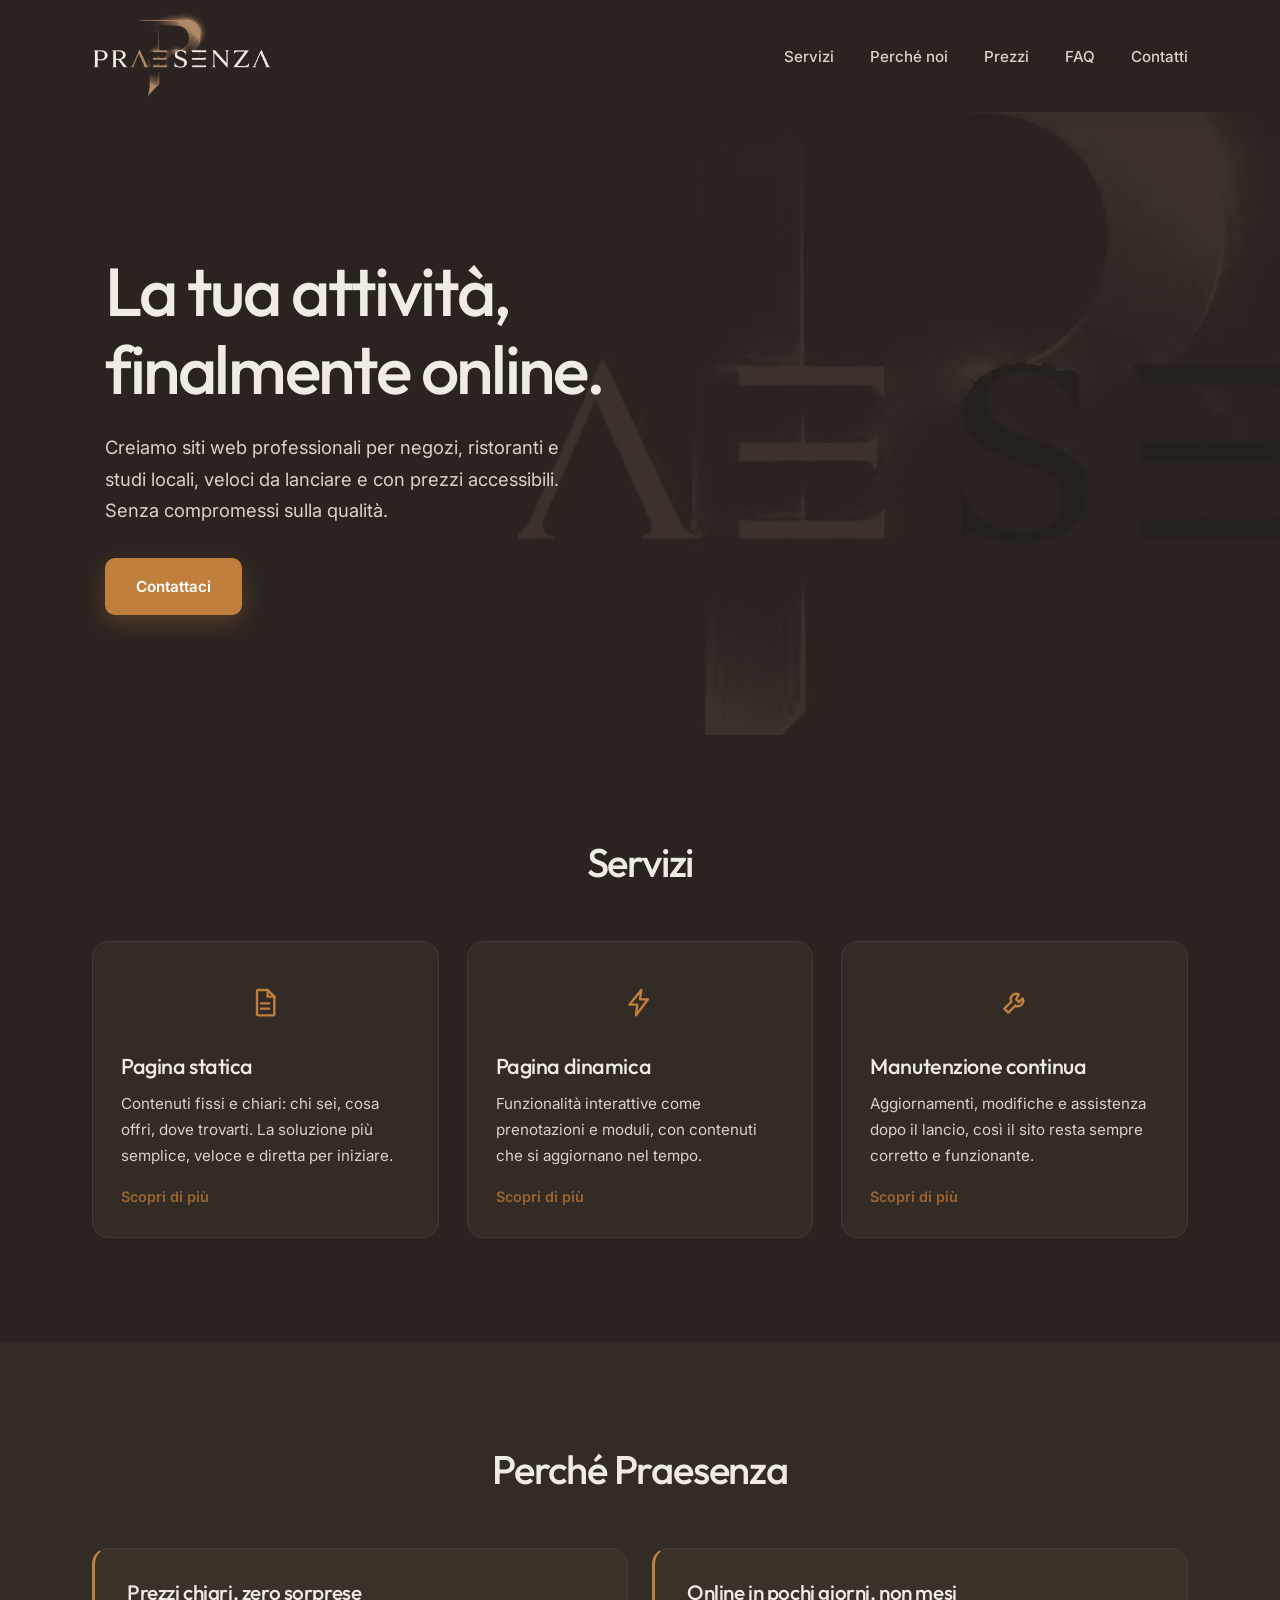
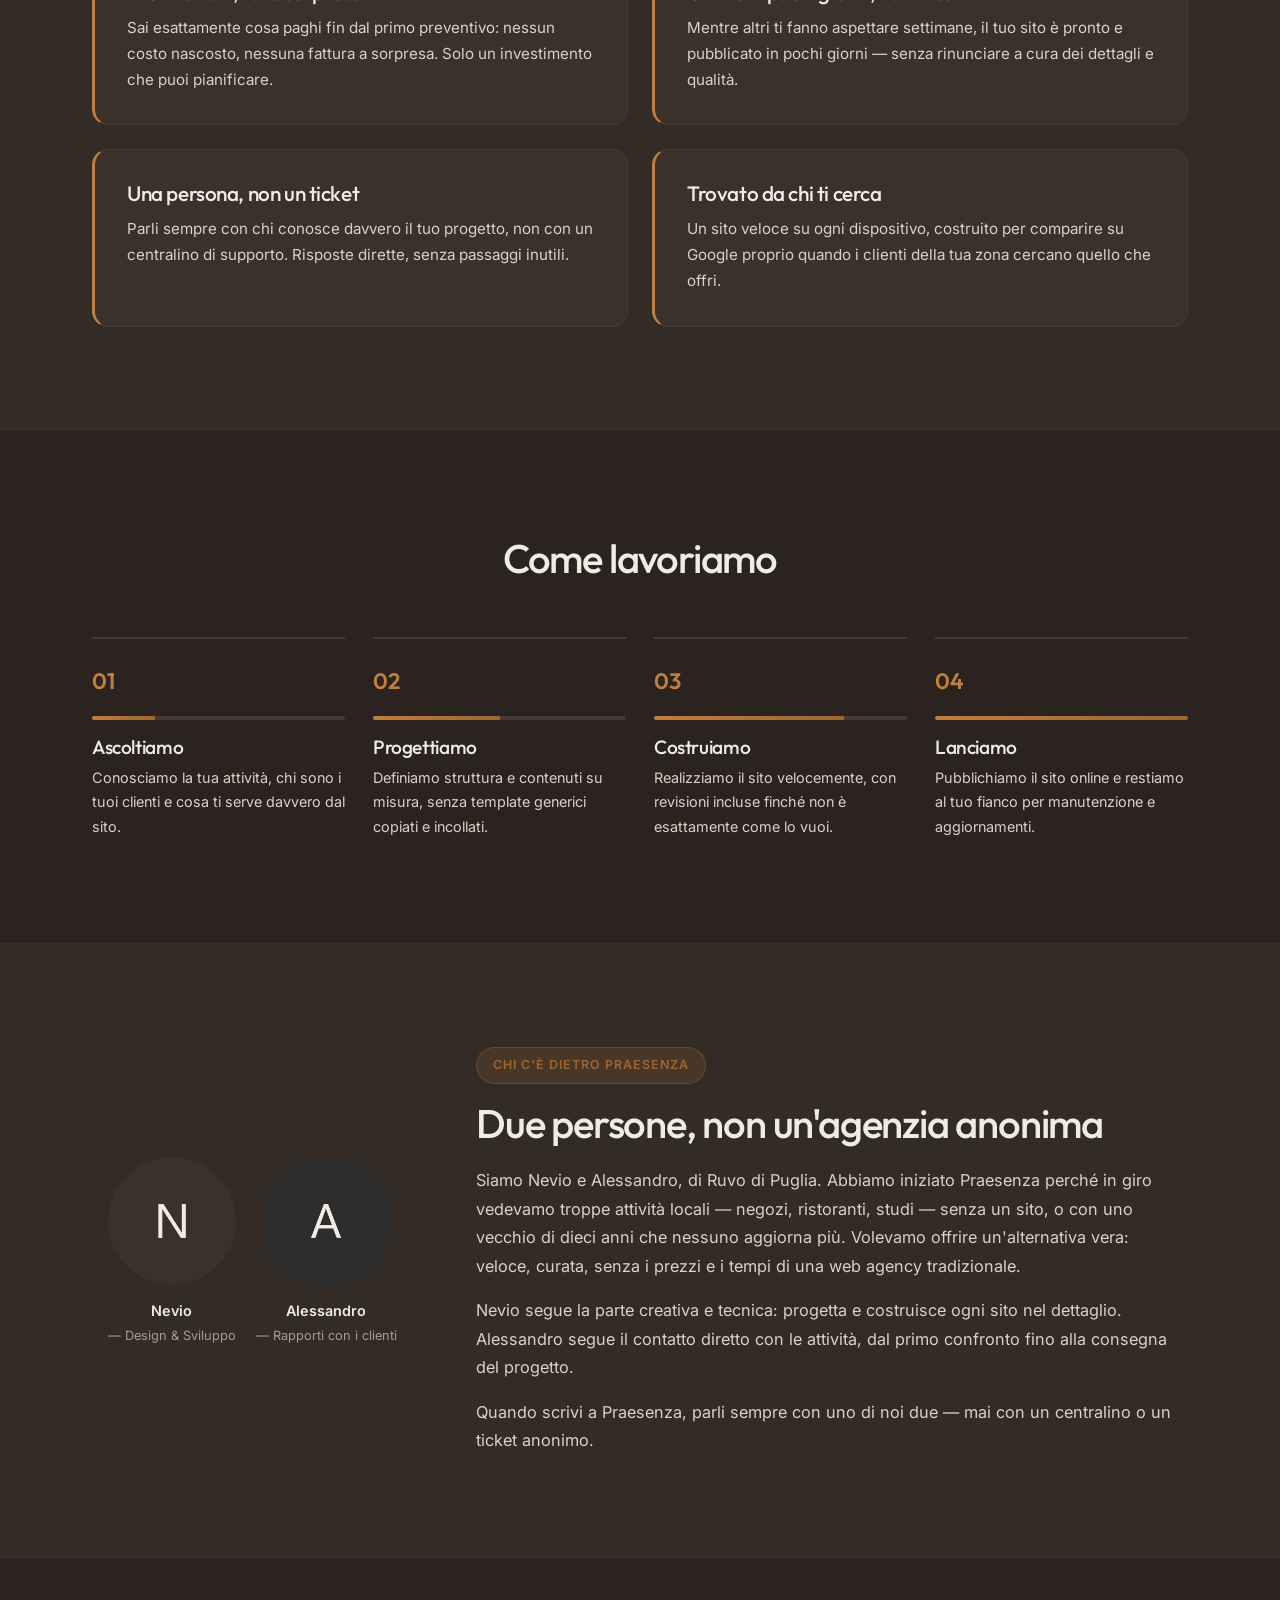
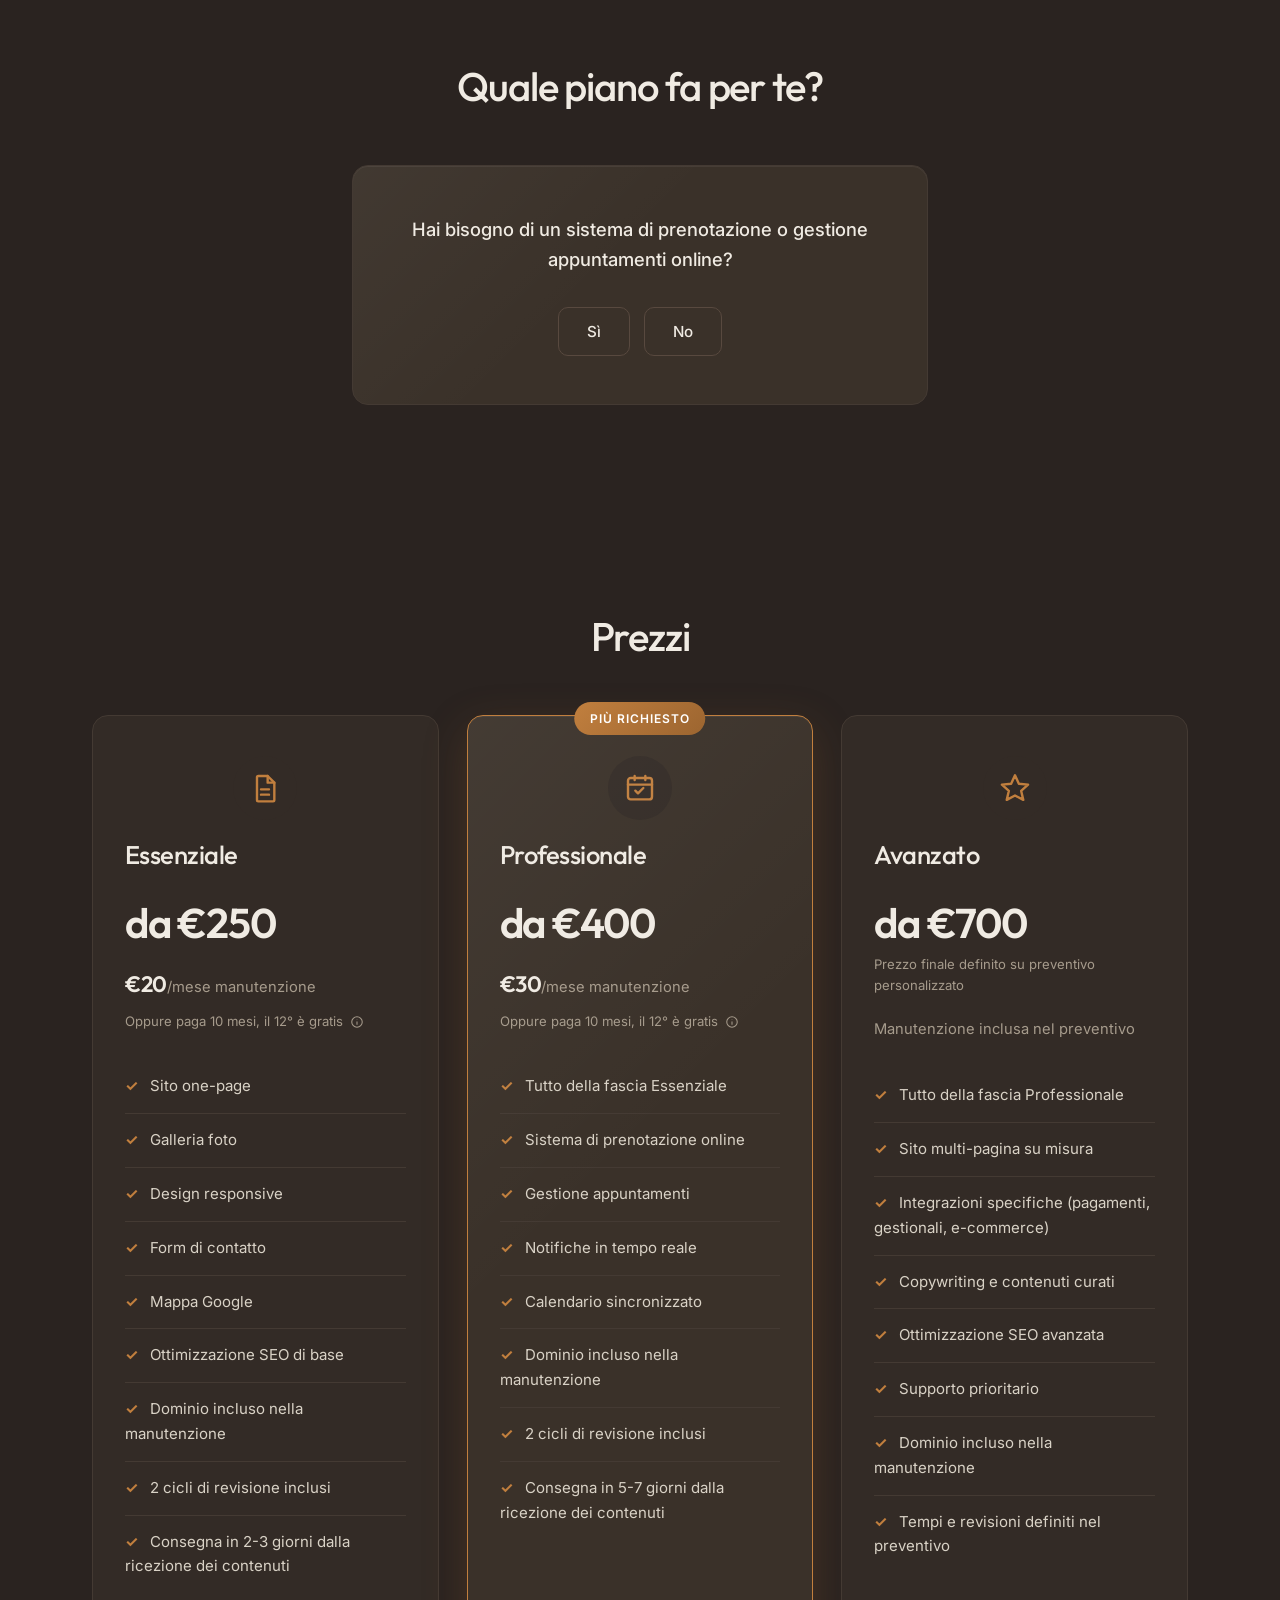
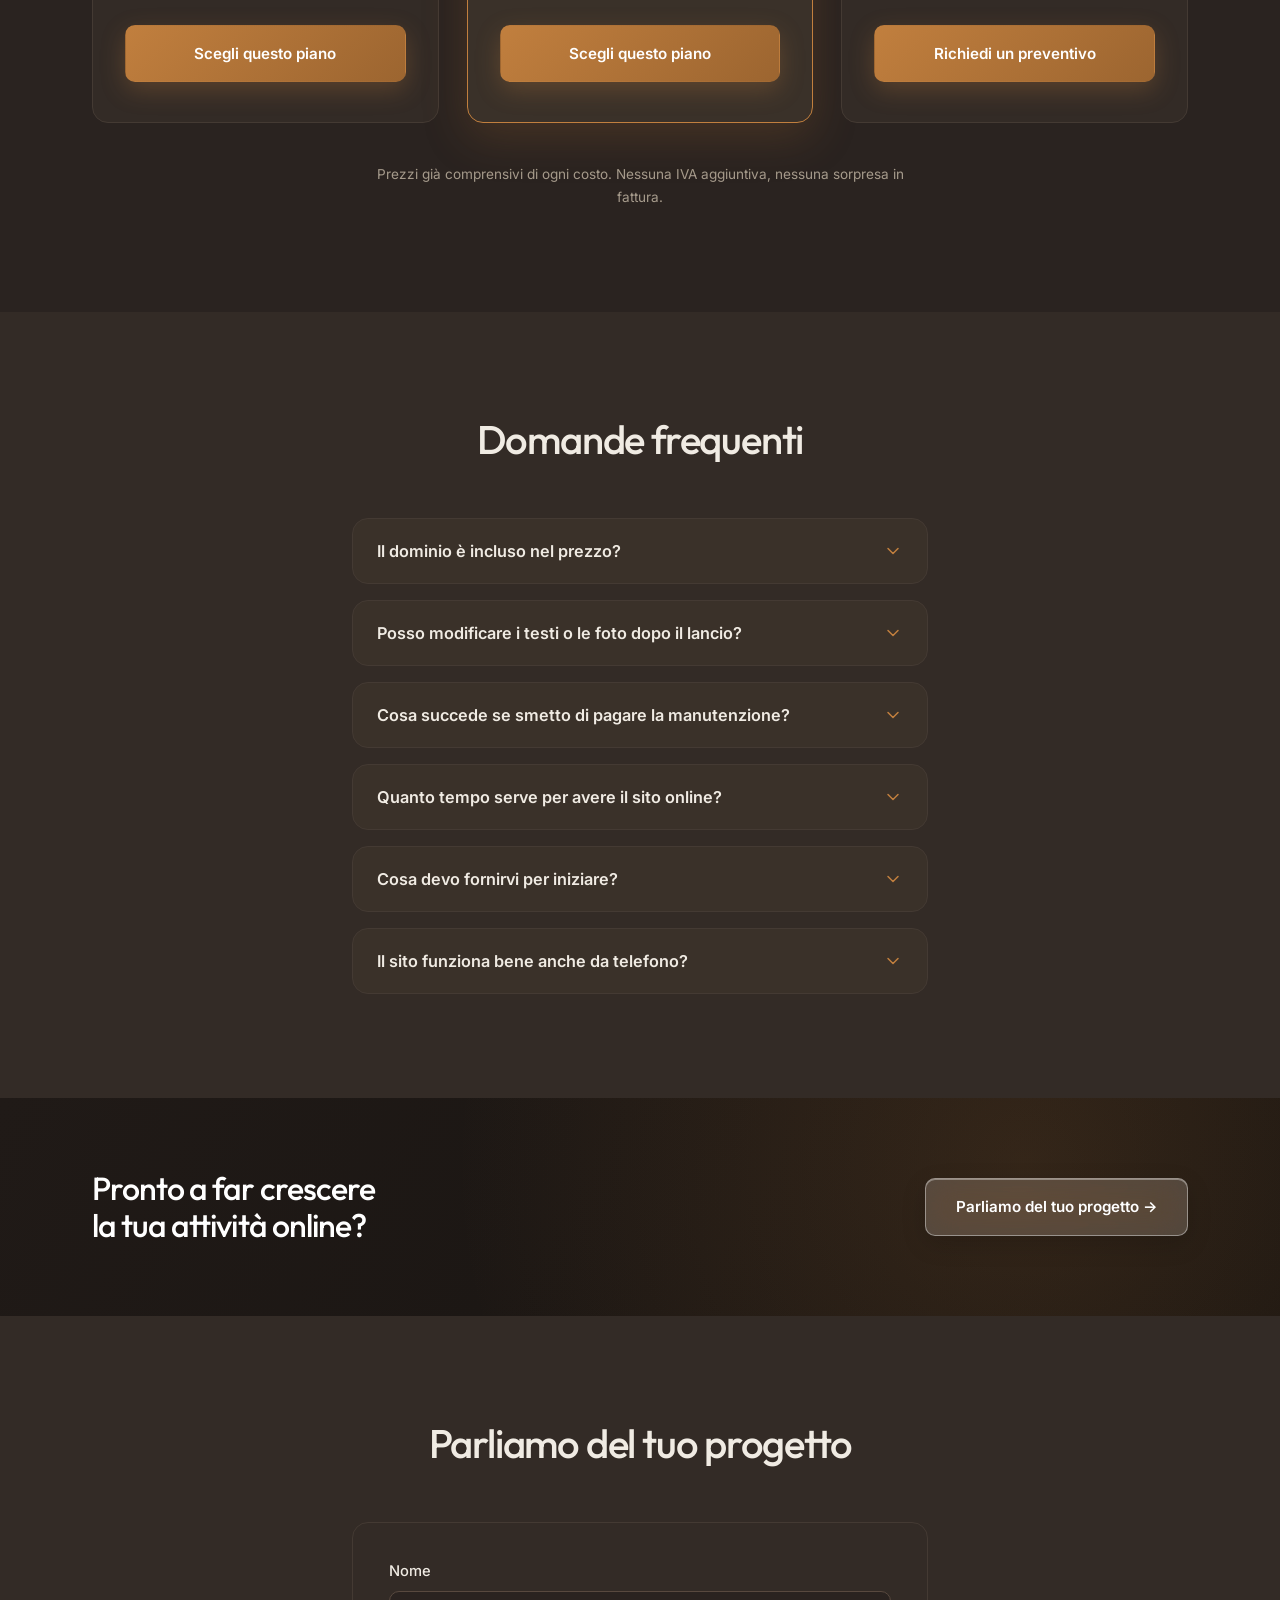
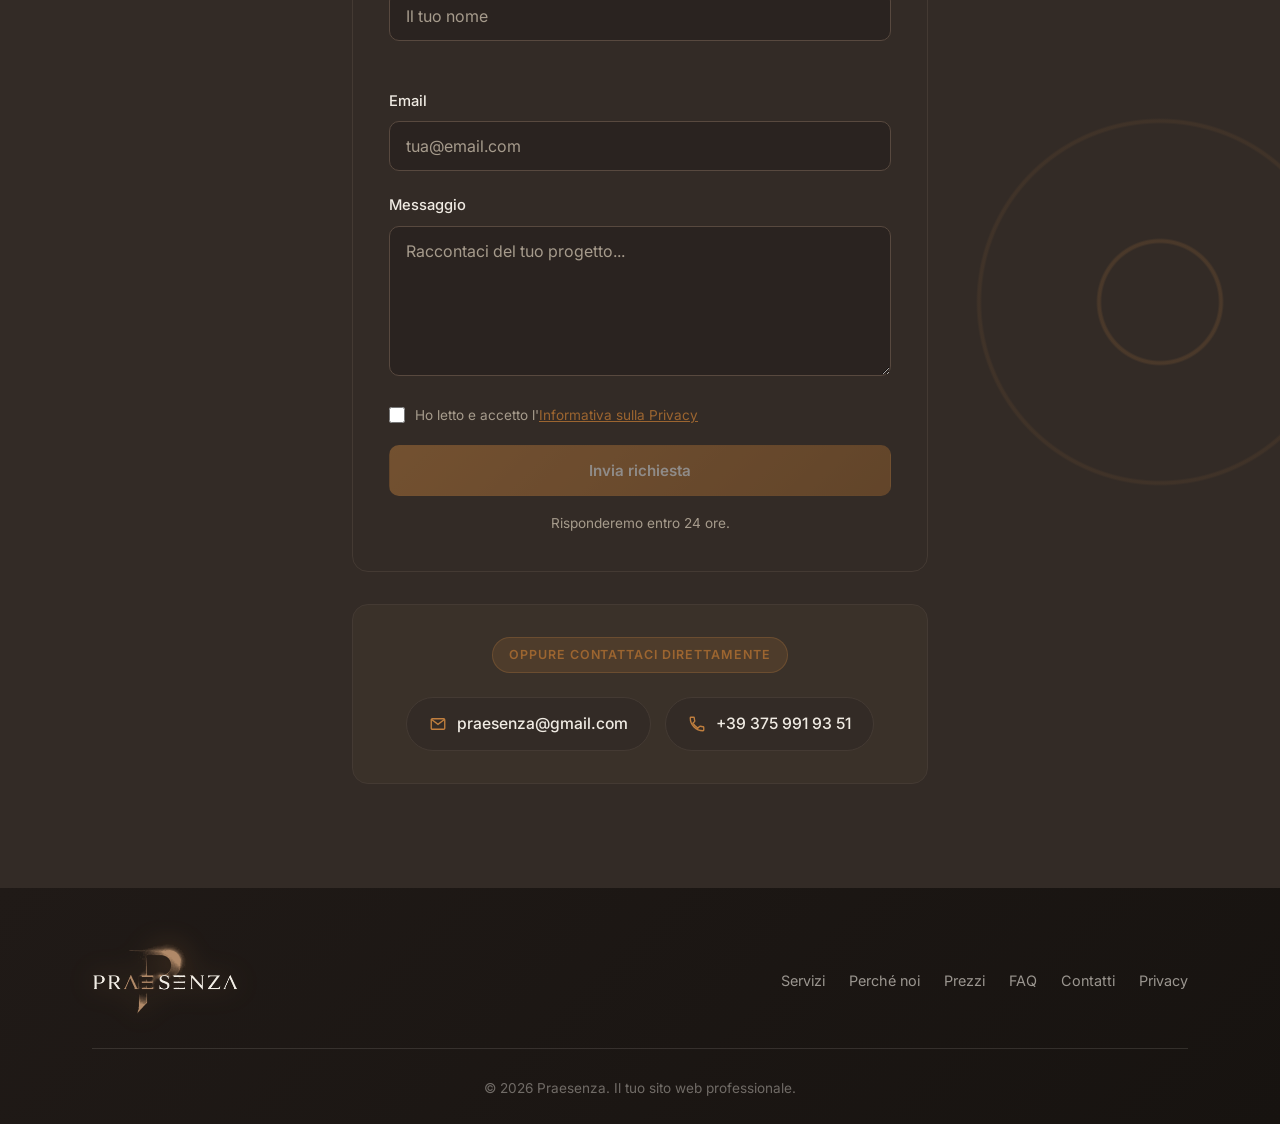
==== commit afc9e624: "Redesign scuro: palette espresso/ocra, glass ritonalizzato, ombre sostituite da bordi Passa il sito " ====
--- a/index.html
+++ b/index.html
@@ -11,7 +11,7 @@
     <link rel="preconnect" href="https://fonts.googleapis.com">
     <link rel="preconnect" href="https://fonts.gstatic.com" crossorigin>
     <link href="https://fonts.googleapis.com/css2?family=Outfit:wght@400;500;600;700;800&family=Inter:wght@400;500;600;700&display=swap" rel="stylesheet">
-    <link rel="stylesheet" href="style.css?v=26">
+    <link rel="stylesheet" href="style.css?v=27">
     <script type="application/ld+json">
     {
       "@context": "https://schema.org",
@@ -38,7 +38,7 @@
             <div class="navbar-container">
                 <div class="navbar-brand">
                     <a href="#home" class="logo">
-                        <img src="images/logo-dark.png?v=2" alt="Praesenza — La tua presenza online conta." class="logo-img">
+                        <img src="images/logo.png?v=3" alt="Praesenza — La tua presenza online conta." class="logo-img">
                     </a>
                 </div>
                 
@@ -60,10 +60,9 @@
     </header>
 
     <!-- Hero Section -->
-    <section id="home" class="hero scroll-reveal">
+    <section id="home" class="hero">
         <img src="images/hero-watermark.png" alt="" aria-hidden="true" class="hero-watermark">
         <div class="hero-content">
-            <span class="eyebrow-tag">Siti web professionali · per attività locali</span>
             <h1 class="hero-title">La tua attività, finalmente online.</h1>
             <p class="hero-subtitle">
                 Creiamo siti web professionali per negozi, ristoranti e studi locali,
@@ -91,7 +90,7 @@
     </a>
 
     <!-- Services Section -->
-    <section id="servizi" class="services scroll-reveal">
+    <section id="servizi" class="services">
         <div class="container">
             <div class="section-header">
                 <h2 class="section-title">Servizi</h2>
@@ -112,7 +111,7 @@
                         Contenuti fissi e chiari: chi sei, cosa offri, dove trovarti.
                         La soluzione più semplice, veloce e diretta per iniziare.
                     </p>
-                    <span class="service-card-link">Scopri di più →</span>
+                    <span class="service-card-link">Scopri di più</span>
                 </article>
 
                 <!-- Service 2 -->
@@ -127,7 +126,7 @@
                         Funzionalità interattive come prenotazioni e moduli, con
                         contenuti che si aggiornano nel tempo.
                     </p>
-                    <span class="service-card-link">Scopri di più →</span>
+                    <span class="service-card-link">Scopri di più</span>
                 </article>
 
                 <!-- Service 3 -->
@@ -142,7 +141,7 @@
                         Aggiornamenti, modifiche e assistenza dopo il lancio, così il sito
                         resta sempre corretto e funzionante.
                     </p>
-                    <span class="service-card-link">Scopri di più →</span>
+                    <span class="service-card-link">Scopri di più</span>
                 </article>
             </div>
         </div>
@@ -205,7 +204,7 @@
     </div>
 
     <!-- Why Praesenza Section -->
-    <section id="perche" class="why-section scroll-reveal">
+    <section id="perche" class="why-section">
         <div class="container">
             <div class="section-header">
                 <h2 class="section-title">Perché Praesenza</h2>
@@ -236,7 +235,7 @@
     </section>
 
     <!-- How We Work Section -->
-    <section id="processo" class="process scroll-reveal">
+    <section id="processo" class="process">
         <div class="container">
             <div class="section-header">
                 <h2 class="section-title">Come lavoriamo</h2>
@@ -275,7 +274,7 @@
     </section>
 
     <!-- About / Chi siamo Section -->
-    <section id="chi-siamo" class="about scroll-reveal">
+    <section id="chi-siamo" class="about">
         <div class="container">
             <div class="about-grid">
                 <div class="about-photos">
@@ -314,7 +313,7 @@
     </section>
 
     <!-- Plan Quiz / Simulator Section -->
-    <section id="simulatore" class="quiz scroll-reveal">
+    <section id="simulatore" class="quiz">
         <div class="container container-narrow">
             <div class="section-header">
                 <h2 class="section-title">Quale piano fa per te?</h2>
@@ -357,7 +356,7 @@
     </section>
 
     <!-- Pricing Section -->
-    <section id="prezzi" class="pricing scroll-reveal">
+    <section id="prezzi" class="pricing">
         <div class="container">
             <div class="section-header">
                 <h2 class="section-title">Prezzi</h2>
@@ -471,7 +470,7 @@
     </section>
 
     <!-- FAQ Section -->
-    <section id="faq" class="faq scroll-reveal">
+    <section id="faq" class="faq">
         <div class="container container-narrow">
             <div class="section-header">
                 <h2 class="section-title">Domande frequenti</h2>
@@ -562,7 +561,7 @@
     </section>
 
     <!-- Contact Section -->
-    <section id="contatti" class="contact scroll-reveal">
+    <section id="contatti" class="contact">
         <div class="container container-narrow">
             <div class="section-header">
                 <h2 class="section-title">Parliamo del tuo progetto</h2>
--- a/style.css
+++ b/style.css
@@ -5,27 +5,27 @@
 /* ========== DESIGN TOKENS ========== */
 
 :root {
-    --pz-bg: #FFFFFF;
-    --pz-bg-alt: #F7F5F2;
-    --pz-surface: #FFFFFF;
-    --pz-ink: #111111;
-    --pz-primary: #2D2D2D;
-    --pz-body: #5C5A56;
-    --pz-muted: #948F87;
-    --pz-border: #E9E5DF;
-    --pz-border-strong: #D8D2C8;
-    --pz-accent: #B08968;
-    --pz-accent-dark: #8C6A4E;
-    --pz-accent-soft: #F4ECE3;
-    --pz-grad: linear-gradient(135deg, #2D2D2D 0%, #111111 100%);
-    --pz-dark: #171614;
-    --pz-dark-2: #0E0D0C;
+    --pz-bg: #2A2320;
+    --pz-bg-alt: #332B26;
+    --pz-surface: #3A3129;
+    --pz-ink: #F0EBE3;
+    --pz-primary: #F0EBE3;
+    --pz-body: #D9D2C6;
+    --pz-muted: #A69B8C;
+    --pz-border: #443A33;
+    --pz-border-strong: #58493F;
+    --pz-accent: #C17F3E;
+    --pz-accent-dark: #9C6530;
+    --pz-accent-soft: rgba(193, 127, 62, 0.15);
+    --pz-grad: linear-gradient(135deg, #C17F3E 0%, #9C6530 100%);
+    --pz-dark: #201A17;
+    --pz-dark-2: #171310;
 
     --pz-radius: 16px;
     --pz-radius-sm: 10px;
-    --pz-shadow-sm: 0 1px 2px rgba(17, 17, 17, 0.04), 0 2px 8px rgba(17, 17, 17, 0.04);
-    --pz-shadow-md: 0 4px 12px rgba(17, 17, 17, 0.06), 0 12px 32px rgba(17, 17, 17, 0.08);
-    --pz-shadow-accent: 0 8px 24px rgba(176, 137, 104, 0.28);
+    --pz-shadow-sm: none;
+    --pz-shadow-md: none;
+    --pz-shadow-accent: 0 8px 24px rgba(193, 127, 62, 0.28);
 }
 
 /* ========== RESET & BASE STYLES ========== */
@@ -92,7 +92,7 @@
 
 a:focus-visible,
 button:focus-visible {
-    outline: 3px solid rgba(176, 137, 104, 0.5);
+    outline: 3px solid rgba(193, 127, 62, 0.5);
     outline-offset: 2px;
 }
 
@@ -127,7 +127,7 @@
     display: inline-block;
     padding: 7px 16px;
     background-color: var(--pz-accent-soft);
-    border: 1px solid rgba(176, 137, 104, 0.2);
+    border: 1px solid rgba(193, 127, 62, 0.25);
     border-radius: 999px;
     color: var(--pz-accent-dark);
     font-size: 0.78rem;
@@ -152,9 +152,9 @@
 }
 
 .header.is-scrolled {
-    background-color: rgba(255, 253, 250, 0.85);
+    background-color: rgba(42, 35, 32, 0.8);
     backdrop-filter: blur(12px) saturate(180%);
-    box-shadow: inset 0 1px 0 rgba(255, 255, 255, 0.7), 0 8px 28px rgba(17, 17, 17, 0.08);
+    box-shadow: inset 0 1px 0 rgba(255, 255, 255, 0.08), 0 8px 28px rgba(0, 0, 0, 0.25);
     -webkit-backdrop-filter: blur(12px) saturate(180%);
     border-bottom: 1px solid var(--pz-border);
 }
@@ -269,10 +269,10 @@
 }
 
 .btn-primary:hover {
-    background: linear-gradient(135deg, #8C6A4E 0%, #6E5138 100%);
+    background: linear-gradient(135deg, #9C6530 0%, #7A4F26 100%);
     color: #FFFFFF;
     transform: translateY(-2px);
-    box-shadow: 0 14px 30px rgba(176, 137, 104, 0.35);
+    box-shadow: 0 14px 30px rgba(193, 127, 62, 0.35);
 }
 
 .btn:disabled {
@@ -306,14 +306,14 @@
 .btn-accent {
     background-color: var(--pz-accent);
     color: #FFFFFF;
-    box-shadow: 0 8px 24px rgba(176, 137, 104, 0.3);
+    box-shadow: 0 8px 24px rgba(193, 127, 62, 0.3);
 }
 
 .btn-accent:hover {
     background-color: var(--pz-accent-dark);
     color: #FFFFFF;
     transform: translateY(-2px);
-    box-shadow: 0 14px 30px rgba(176, 137, 104, 0.4);
+    box-shadow: 0 14px 30px rgba(193, 127, 62, 0.4);
 }
 
 /* ========== HERO SECTION ========== */
@@ -336,8 +336,8 @@
     height: 145%;
     width: auto;
     max-width: none;
-    opacity: 0.09;
-    filter: grayscale(1) contrast(0.9);
+    opacity: 0.14;
+    filter: saturate(0.75);
     pointer-events: none;
     z-index: 0;
     user-select: none;
@@ -418,18 +418,18 @@
         width: 56px;
         height: 56px;
         border-radius: 50%;
-        background: rgba(176, 137, 104, 0.55);
+        background: rgba(193, 127, 62, 0.55);
         backdrop-filter: blur(16px) saturate(180%);
         -webkit-backdrop-filter: blur(16px) saturate(180%);
         border: 1px solid rgba(255, 255, 255, 0.4);
         color: #FFFFFF;
-        box-shadow: inset 0 1px 0 rgba(255, 255, 255, 0.5), 0 10px 28px rgba(176, 137, 104, 0.35);
+        box-shadow: inset 0 1px 0 rgba(255, 255, 255, 0.5), 0 10px 28px rgba(193, 127, 62, 0.35);
         z-index: 900;
         transition: transform 0.2s ease, background-color 0.2s ease;
     }
 
     .phone-fab:hover {
-        background: rgba(176, 137, 104, 0.75);
+        background: rgba(193, 127, 62, 0.75);
         transform: translateY(-2px);
     }
 
@@ -469,16 +469,16 @@
 
 .service-card {
     padding: 28px;
-    background-color: var(--pz-surface);
+    background-color: var(--pz-bg-alt);
     border: 1px solid var(--pz-border);
     border-radius: var(--pz-radius);
     box-shadow: var(--pz-shadow-sm);
-    transition: transform 0.25s ease, box-shadow 0.25s ease, border-color 0.25s ease;
+    transition: transform 0.25s ease, background-color 0.25s ease, border-color 0.25s ease;
 }
 
 .service-card:hover {
-    border-color: rgba(176, 137, 104, 0.4);
-    box-shadow: var(--pz-shadow-md);
+    border-color: rgba(193, 127, 62, 0.5);
+    background-color: var(--pz-surface);
     transform: translateY(-4px);
 }
 
@@ -535,7 +535,7 @@
     align-items: center;
     justify-content: center;
     padding: 24px;
-    background-color: rgba(17, 17, 17, 0.35);
+    background-color: rgba(10, 8, 7, 0.6);
     backdrop-filter: blur(6px);
     -webkit-backdrop-filter: blur(6px);
     opacity: 0;
@@ -555,12 +555,12 @@
     max-height: 85vh;
     overflow-y: auto;
     padding: 36px;
-    background: rgba(255, 255, 255, 0.72);
+    background: rgba(42, 35, 32, 0.8);
     backdrop-filter: blur(24px) saturate(180%);
     -webkit-backdrop-filter: blur(24px) saturate(180%);
-    border: 1px solid rgba(255, 255, 255, 0.6);
+    border: 1px solid rgba(255, 255, 255, 0.1);
     border-radius: var(--pz-radius);
-    box-shadow: inset 0 1px 0 rgba(255, 255, 255, 0.7), 0 24px 64px rgba(17, 17, 17, 0.22);
+    box-shadow: inset 0 1px 0 rgba(255, 255, 255, 0.08), 0 24px 64px rgba(0, 0, 0, 0.4);
     position: relative;
     transform: translateY(16px);
     transition: transform 0.25s ease;
@@ -697,10 +697,8 @@
 .cta-banner {
     padding: 72px 32px;
     background:
-        linear-gradient(120deg, rgba(23, 22, 20, 0.94) 0%, rgba(14, 13, 12, 0.96) 100%),
-        url('images/hero-wave.png');
-    background-size: cover;
-    background-position: center;
+        radial-gradient(circle at 80% 30%, rgba(193, 127, 62, 0.16) 0%, transparent 55%),
+        linear-gradient(120deg, var(--pz-dark) 0%, var(--pz-dark-2) 100%);
 }
 
 .cta-banner-inner {
@@ -799,7 +797,7 @@
     background-color: var(--pz-surface);
     border: 1px solid var(--pz-border);
     border-radius: var(--pz-radius);
-    box-shadow: inset 0 1px 0 rgba(255, 255, 255, 0.9), var(--pz-shadow-sm);
+    box-shadow: inset 0 1px 0 rgba(255, 255, 255, 0.06);
     padding: 48px 36px;
     text-align: center;
     overflow: hidden;
@@ -809,7 +807,7 @@
     content: "";
     position: absolute;
     inset: 0;
-    background: linear-gradient(135deg, rgba(255, 255, 255, 0.55) 0%, transparent 45%);
+    background: linear-gradient(135deg, rgba(255, 255, 255, 0.04) 0%, transparent 45%);
     pointer-events: none;
 }
 
@@ -899,24 +897,25 @@
 .pricing-card {
     display: flex;
     flex-direction: column;
-    background-color: var(--pz-surface);
+    background-color: var(--pz-bg-alt);
     padding: 40px 32px;
     border: 1px solid var(--pz-border);
     border-radius: var(--pz-radius);
     box-shadow: var(--pz-shadow-sm);
     position: relative;
-    transition: transform 0.25s ease, box-shadow 0.25s ease, border-color 0.25s ease;
+    transition: transform 0.25s ease, background-color 0.25s ease, border-color 0.25s ease;
 }
 
 .pricing-card:hover {
-    border-color: rgba(176, 137, 104, 0.35);
-    box-shadow: var(--pz-shadow-md);
+    border-color: rgba(193, 127, 62, 0.45);
+    background-color: var(--pz-surface);
     transform: translateY(-4px);
 }
 
 .pricing-featured {
     border-color: var(--pz-accent);
-    box-shadow: inset 0 1px 0 rgba(255, 255, 255, 0.9), 0 14px 44px rgba(140, 106, 78, 0.2);
+    background-color: var(--pz-surface);
+    box-shadow: inset 0 1px 0 rgba(255, 255, 255, 0.06), 0 14px 44px rgba(156, 101, 48, 0.25);
 }
 
 .pricing-featured::before {
@@ -924,7 +923,7 @@
     position: absolute;
     inset: 0;
     border-radius: inherit;
-    background: linear-gradient(135deg, rgba(255, 255, 255, 0.6) 0%, transparent 45%);
+    background: linear-gradient(135deg, rgba(255, 255, 255, 0.05) 0%, transparent 45%);
     pointer-events: none;
 }
 
@@ -1023,14 +1022,14 @@
     transform: translateX(-50%) translateY(4px);
     width: 220px;
     padding: 10px 12px;
-    background-color: var(--pz-ink);
-    color: #FFFFFF;
+    background-color: #1C1613;
+    color: var(--pz-ink);
     font-size: 0.78rem;
     font-weight: 400;
     line-height: 1.5;
     text-align: left;
     border-radius: 8px;
-    box-shadow: 0 8px 20px rgba(17, 17, 17, 0.25);
+    box-shadow: 0 8px 20px rgba(0, 0, 0, 0.4);
     opacity: 0;
     pointer-events: none;
     transition: opacity 0.2s ease, transform 0.2s ease;
@@ -1044,7 +1043,7 @@
     left: 50%;
     transform: translateX(-50%);
     border: 6px solid transparent;
-    border-top-color: var(--pz-ink);
+    border-top-color: #1C1613;
 }
 
 .pricing-tooltip-trigger:hover .pricing-tooltip,
@@ -1110,7 +1109,7 @@
 }
 
 .faq-item.active {
-    border-color: rgba(176, 137, 104, 0.35);
+    border-color: rgba(193, 127, 62, 0.45);
 }
 
 .faq-question {
@@ -1178,12 +1177,12 @@
         circle,
         transparent 0,
         transparent 58px,
-        rgba(176, 137, 104, 0.16) 60px,
-        rgba(176, 137, 104, 0.16) 62px,
+        rgba(193, 127, 62, 0.16) 60px,
+        rgba(193, 127, 62, 0.16) 62px,
         transparent 64px,
         transparent 178px,
-        rgba(176, 137, 104, 0.09) 180px,
-        rgba(176, 137, 104, 0.09) 182px,
+        rgba(193, 127, 62, 0.09) 180px,
+        rgba(193, 127, 62, 0.09) 182px,
         transparent 184px,
         transparent 240px
     );
@@ -1199,7 +1198,7 @@
 .contact-form {
     margin-bottom: 32px;
     padding: 36px;
-    background-color: var(--pz-surface);
+    background-color: var(--pz-bg-alt);
     border: 1px solid var(--pz-border);
     border-radius: var(--pz-radius);
     box-shadow: var(--pz-shadow-sm);
@@ -1226,7 +1225,7 @@
     font-family: 'Inter', sans-serif;
     font-size: 1rem;
     color: var(--pz-ink);
-    background-color: var(--pz-surface);
+    background-color: var(--pz-bg);
     transition: all 0.2s ease;
 }
 
@@ -1238,7 +1237,7 @@
 .form-group input:focus,
 .form-group textarea:focus {
     border-color: var(--pz-accent);
-    box-shadow: 0 0 0 3px rgba(176, 137, 104, 0.15);
+    box-shadow: 0 0 0 3px rgba(193, 127, 62, 0.2);
     outline: none;
 }
 
@@ -1246,18 +1245,18 @@
 .form-group input:-webkit-autofill:hover,
 .form-group input:-webkit-autofill:focus {
     -webkit-text-fill-color: var(--pz-ink);
-    -webkit-box-shadow: 0 0 0 1000px #FFFFFF inset;
-    box-shadow: 0 0 0 1000px #FFFFFF inset;
+    -webkit-box-shadow: 0 0 0 1000px var(--pz-bg) inset;
+    box-shadow: 0 0 0 1000px var(--pz-bg) inset;
     caret-color: var(--pz-ink);
     transition: background-color 9999s ease-in-out 0s;
 }
 
 .form-group input.input-error {
-    border-color: #DC2626;
+    border-color: #E5484D;
 }
 
 .form-group input.input-error:focus {
-    box-shadow: 0 0 0 3px rgba(220, 38, 38, 0.15);
+    box-shadow: 0 0 0 3px rgba(229, 72, 77, 0.2);
 }
 
 .field-error {
@@ -1265,7 +1264,7 @@
     min-height: 18px;
     margin-top: 8px;
     font-size: 0.8rem;
-    color: #DC2626;
+    color: #FF8A80;
 }
 
 .form-group textarea {
@@ -1290,15 +1289,15 @@
 }
 
 .form-note--success {
-    color: var(--pz-accent-dark);
+    color: var(--pz-ink);
     background-color: var(--pz-accent-soft);
-    border: 1px solid rgba(176, 137, 104, 0.3);
+    border: 1px solid rgba(193, 127, 62, 0.4);
 }
 
 .form-note--error {
-    color: #B91C1C;
-    background-color: #FEF2F2;
-    border: 1px solid rgba(220, 38, 38, 0.3);
+    color: #FF8A80;
+    background-color: rgba(229, 72, 77, 0.12);
+    border: 1px solid rgba(229, 72, 77, 0.4);
 }
 
 .form-honeypot {
@@ -1471,7 +1470,7 @@
 
 .footer {
     background: linear-gradient(135deg, var(--pz-dark) 0%, var(--pz-dark-2) 100%);
-    color: rgba(255, 255, 255, 0.7);
+    color: rgba(240, 235, 227, 0.75);
     padding: 56px 32px 24px;
 }
 
@@ -1496,7 +1495,7 @@
 
 .footer-logo .logo-img {
     height: 72px;
-    filter: brightness(1.1) drop-shadow(0 0 14px rgba(176, 137, 104, 0.45));
+    filter: drop-shadow(0 0 14px rgba(193, 127, 62, 0.4));
 }
 
 .footer-links ul {
@@ -1507,23 +1506,23 @@
 }
 
 .footer-links a {
-    color: rgba(255, 255, 255, 0.65);
+    color: rgba(240, 235, 227, 0.6);
     font-size: 0.9rem;
     transition: color 0.2s ease;
 }
 
 .footer-links a:hover {
-    color: #FFFFFF;
+    color: var(--pz-ink);
 }
 
 .footer-bottom {
     max-width: 1160px;
     margin: 0 auto;
     padding: 28px 0 0;
-    border-top: 1px solid rgba(255, 255, 255, 0.1);
+    border-top: 1px solid rgba(240, 235, 227, 0.12);
     text-align: center;
     font-size: 0.85rem;
-    color: rgba(255, 255, 255, 0.45);
+    color: rgba(240, 235, 227, 0.4);
 }
 
 .footer-bottom p {
@@ -1626,7 +1625,7 @@
         top: 112px;
         left: 0;
         right: 0;
-        background-color: rgba(255, 253, 250, 0.92);
+        background-color: rgba(42, 35, 32, 0.92);
         backdrop-filter: blur(20px) saturate(160%);
         -webkit-backdrop-filter: blur(20px) saturate(160%);
         flex-direction: column;
@@ -1642,7 +1641,7 @@
         max-height: 500px;
         padding: 16px 24px 28px;
         border-bottom: 1px solid var(--pz-border);
-        box-shadow: inset 0 1px 0 rgba(255, 255, 255, 0.6), 0 16px 32px rgba(17, 17, 17, 0.1);
+        box-shadow: inset 0 1px 0 rgba(255, 255, 255, 0.06), 0 16px 32px rgba(0, 0, 0, 0.35);
     }
 
     .nav-menu li {
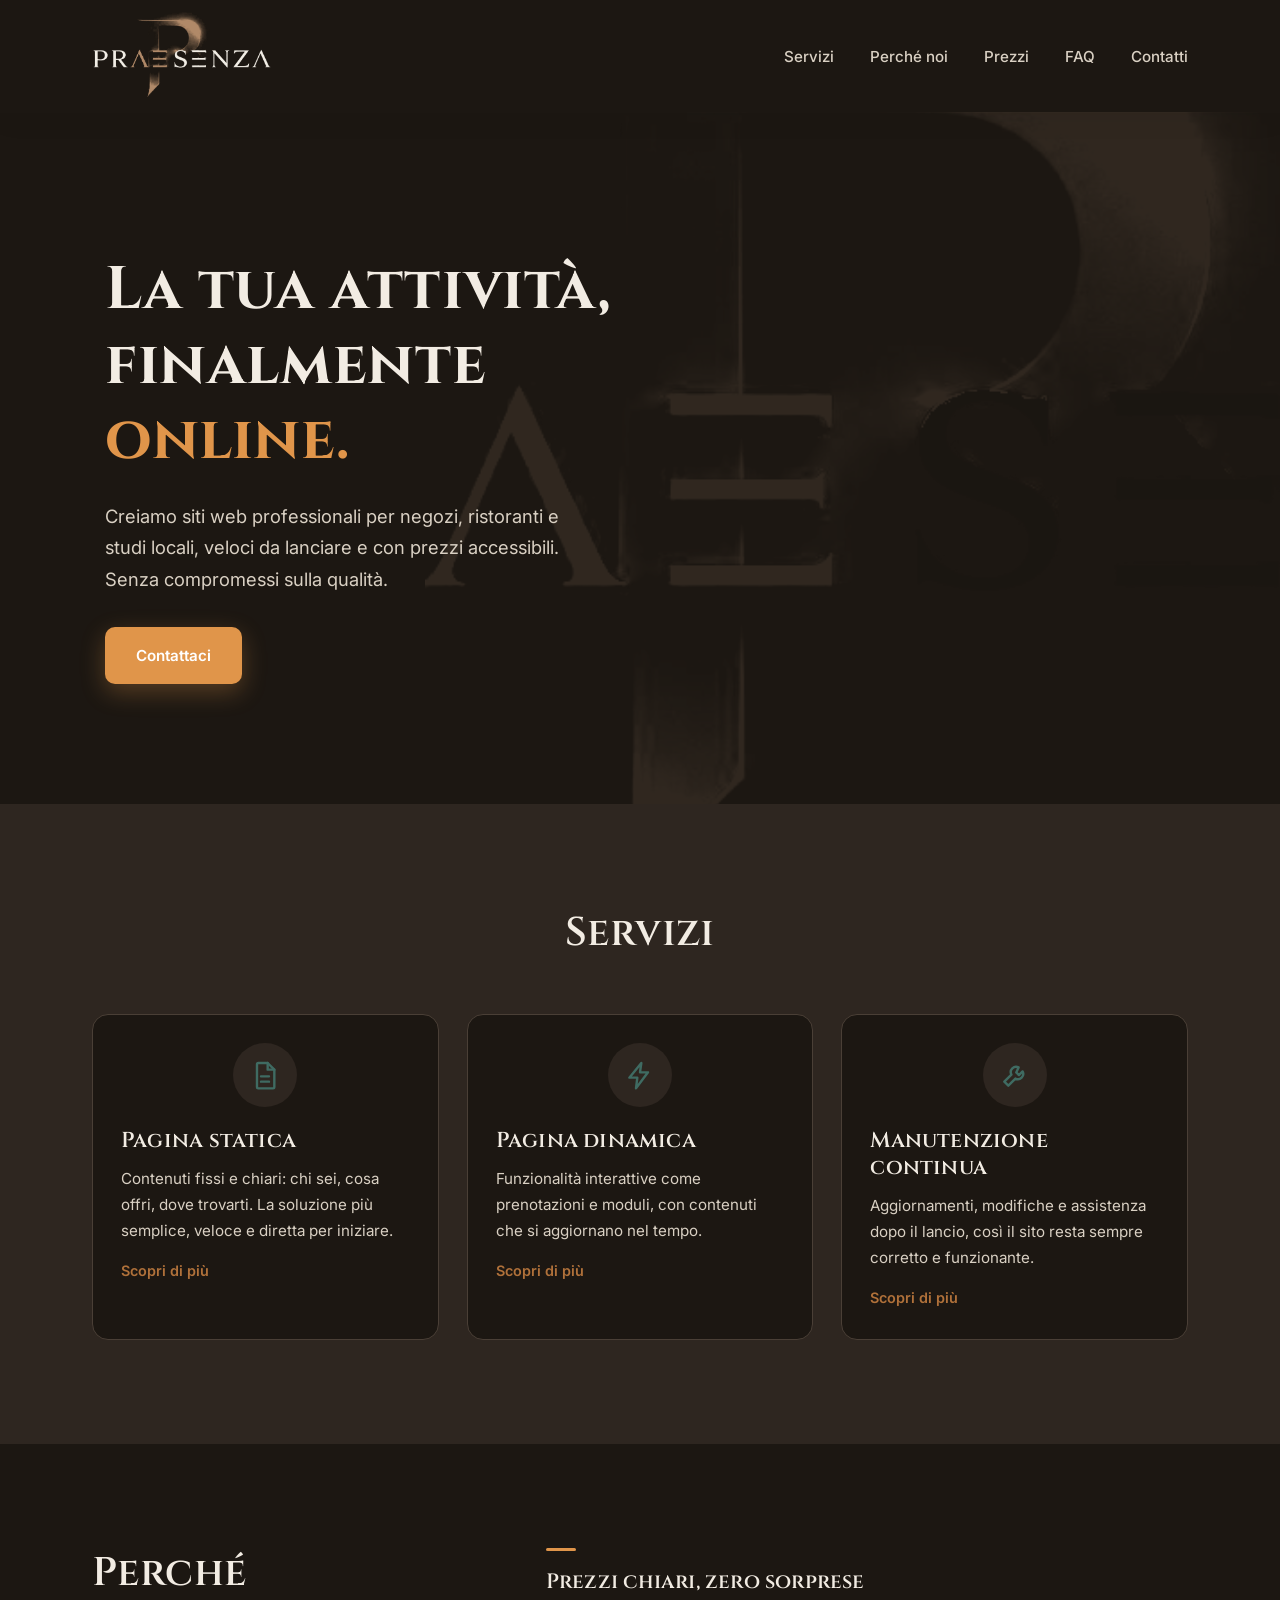
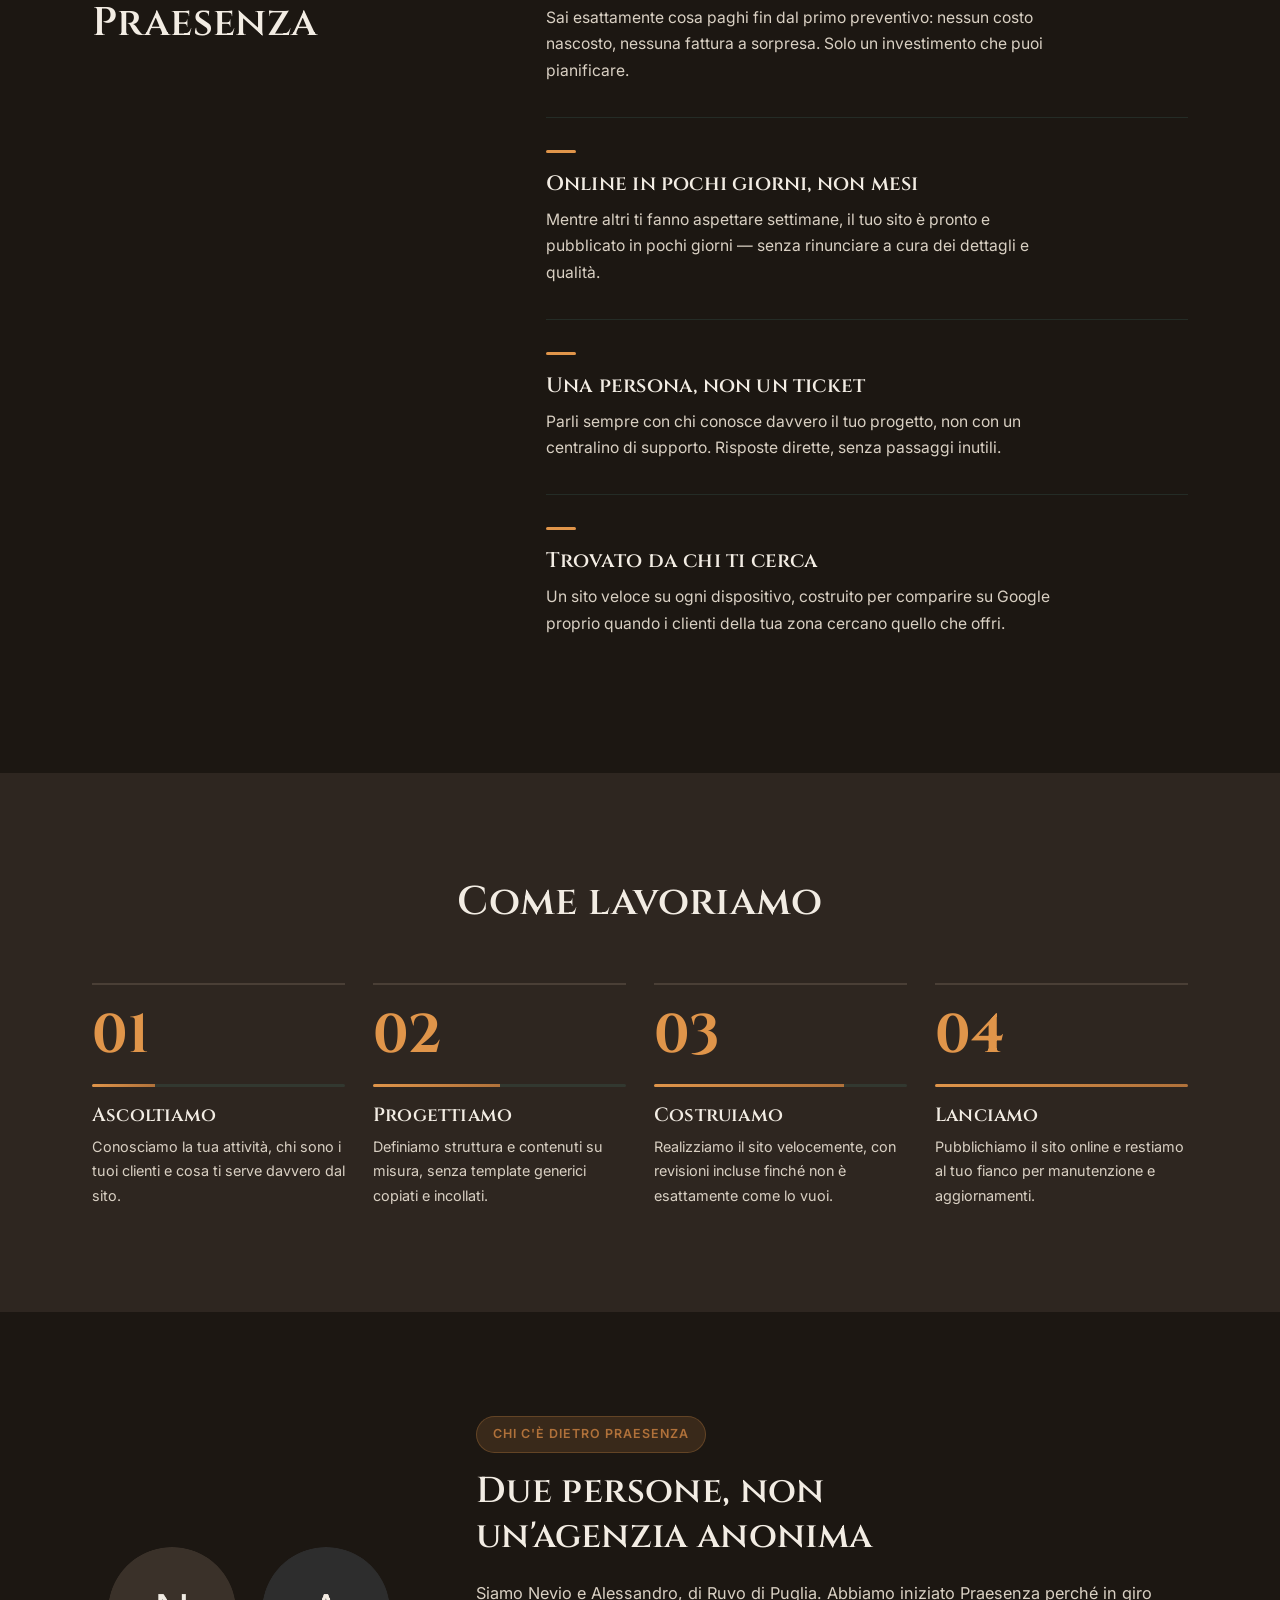
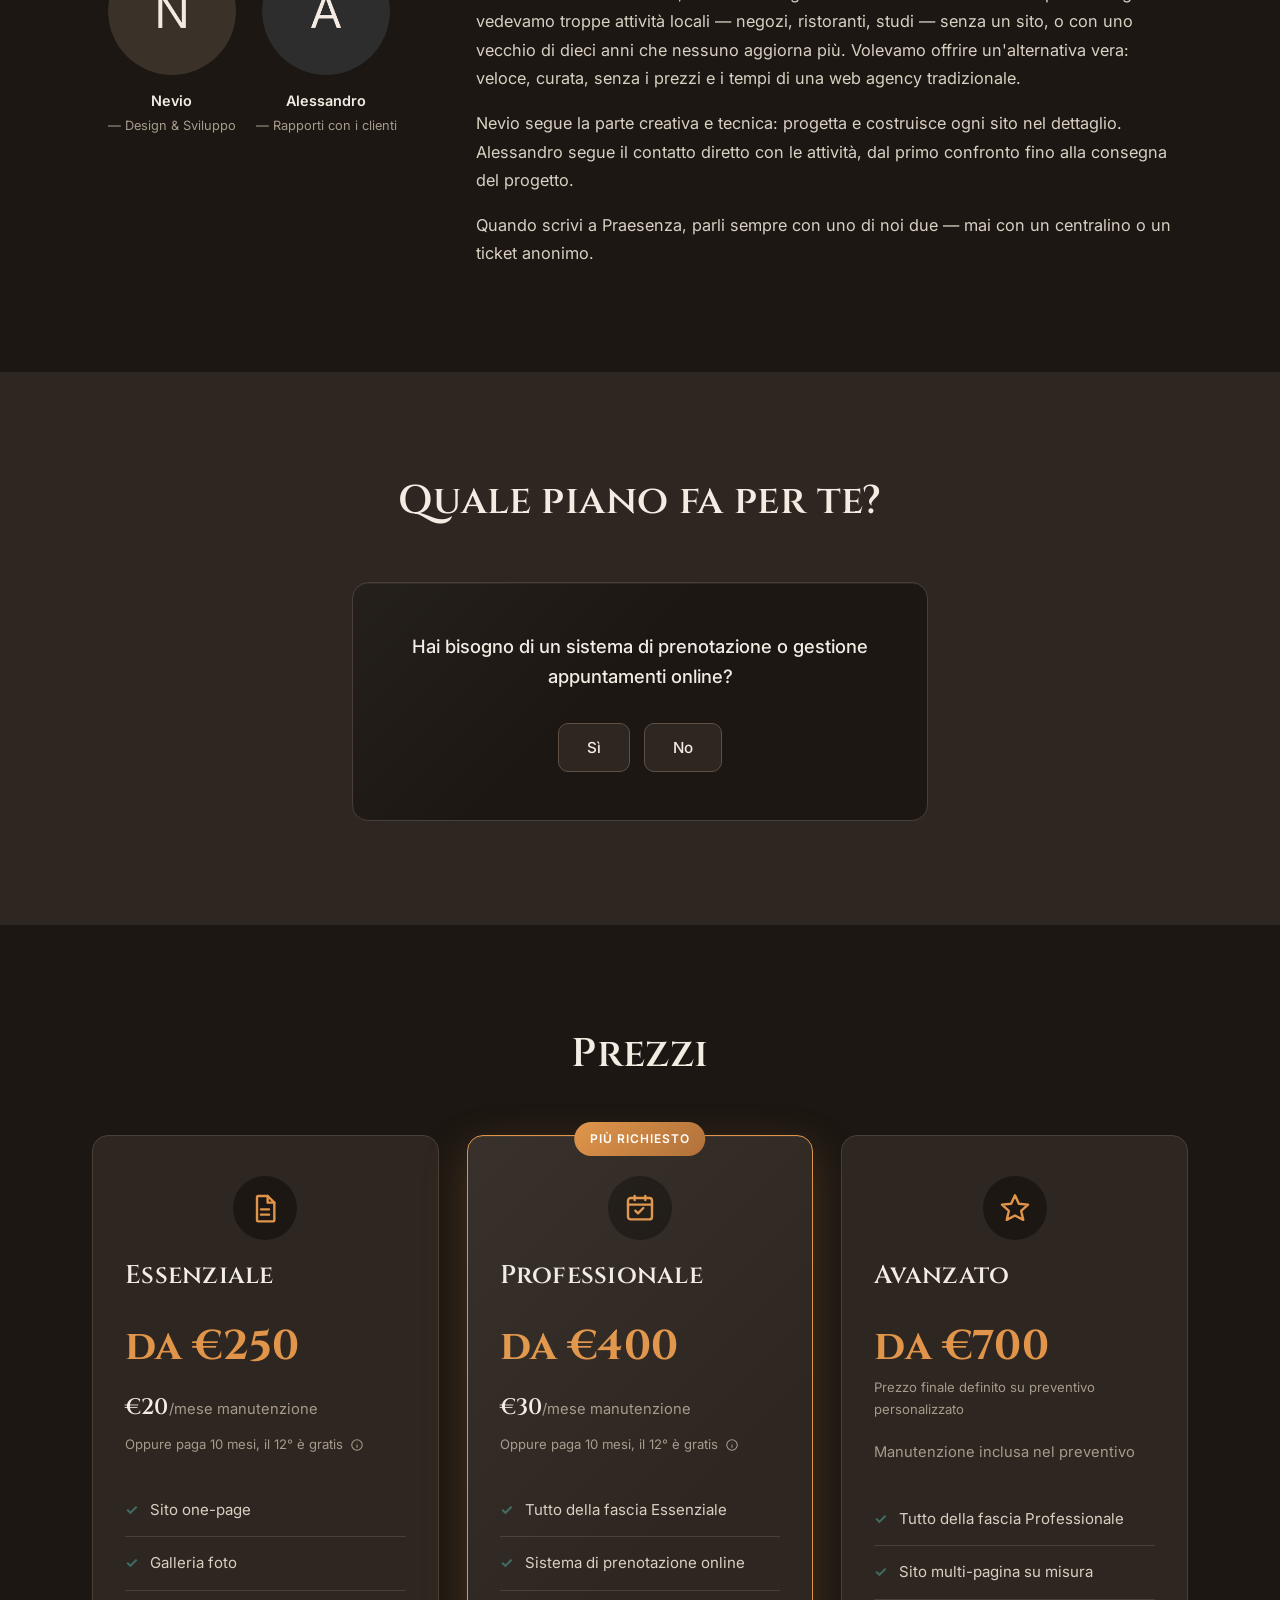
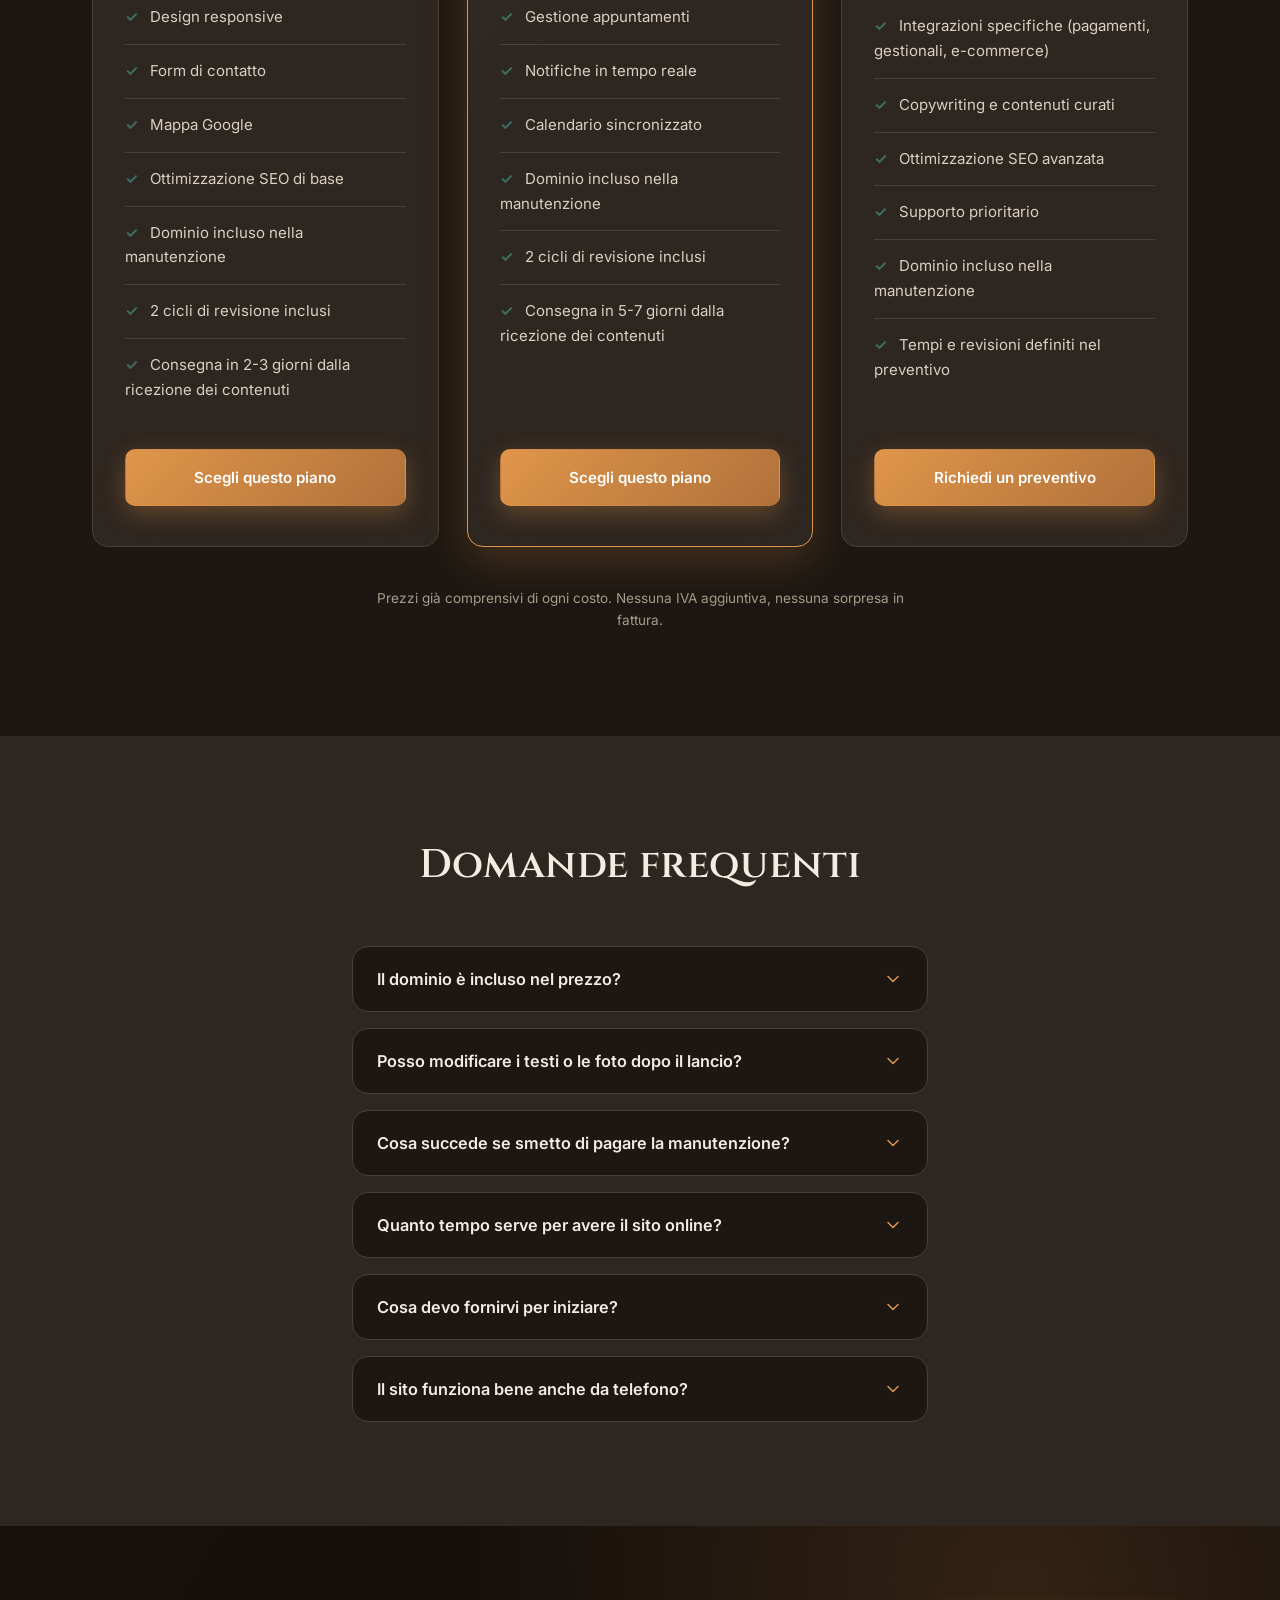
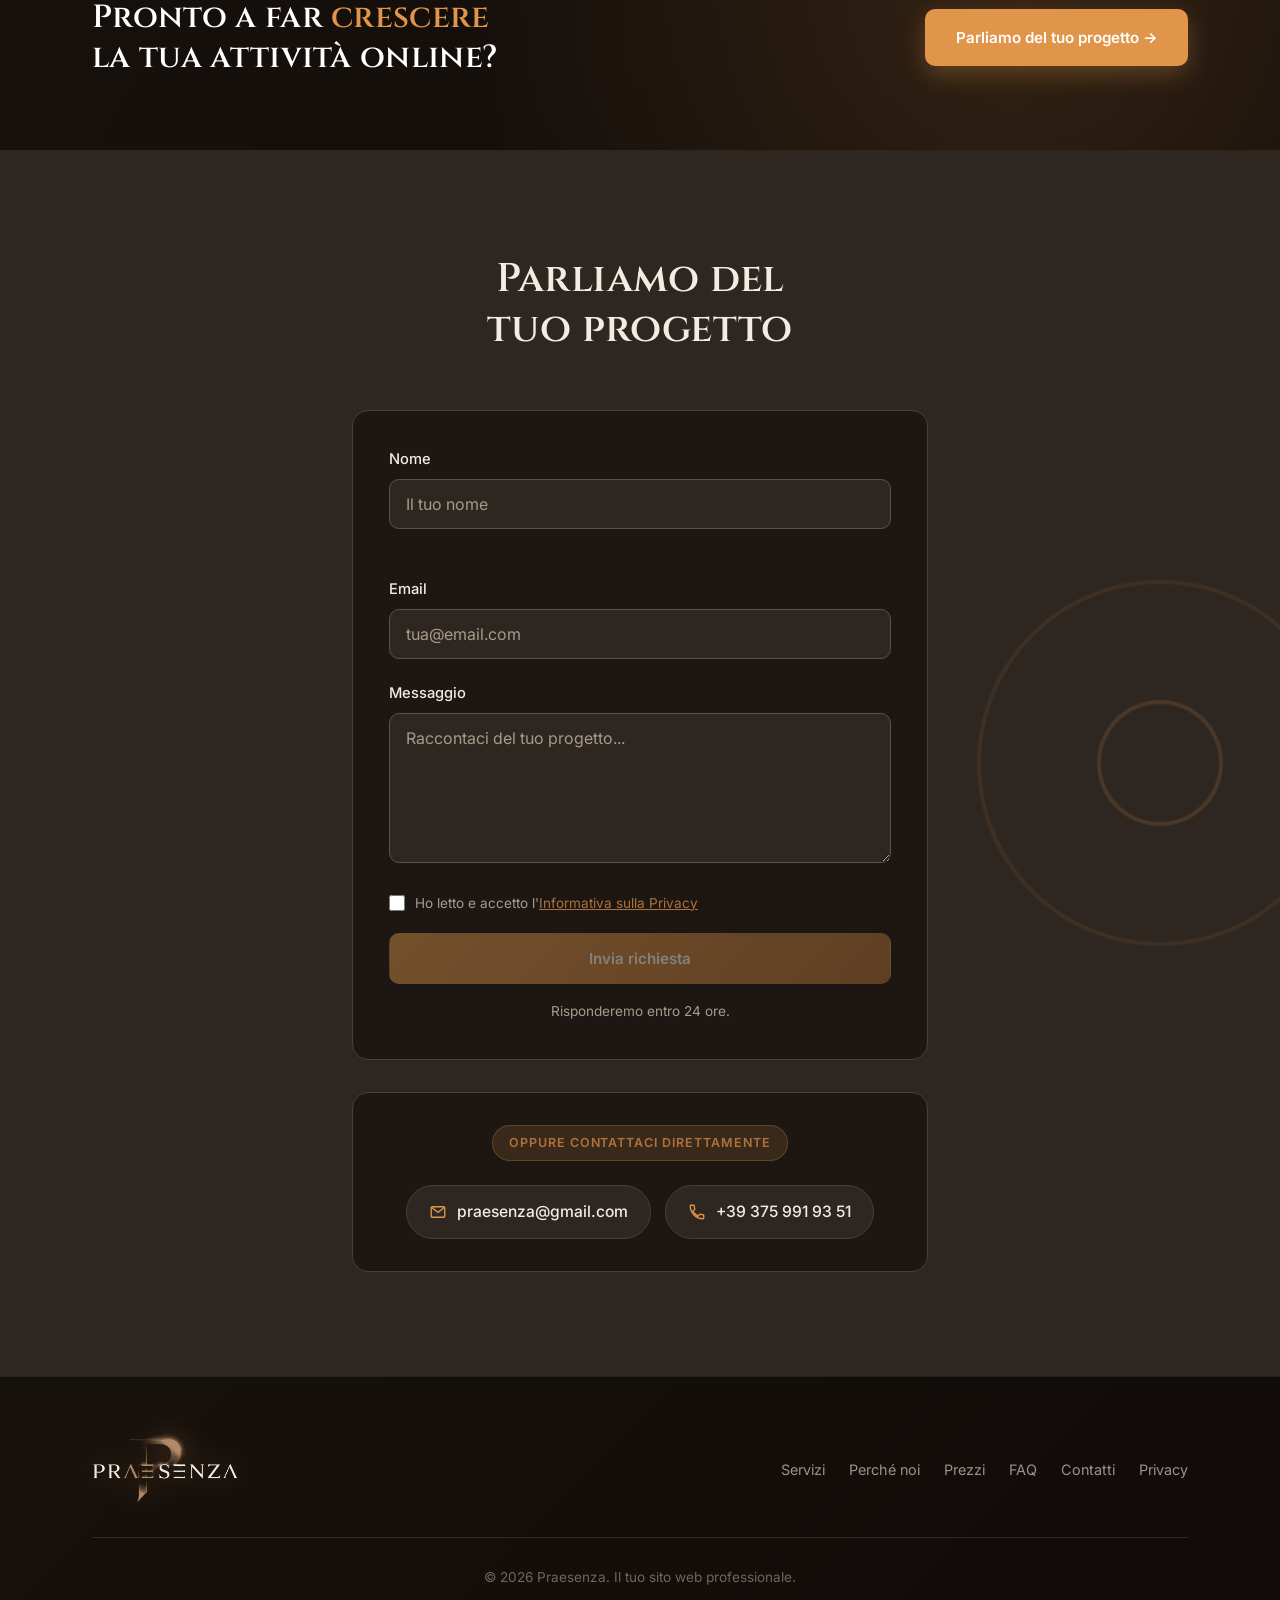
==== commit 740b4995: "Redesign strutturale: nuova palette con contrasto reale, tipografia Cinzel, sezione Perche Praesenza" ====
--- a/index.html
+++ b/index.html
@@ -10,8 +10,8 @@
     <link rel="apple-touch-icon" sizes="180x180" href="images/favicon-180.png?v=2">
     <link rel="preconnect" href="https://fonts.googleapis.com">
     <link rel="preconnect" href="https://fonts.gstatic.com" crossorigin>
-    <link href="https://fonts.googleapis.com/css2?family=Outfit:wght@400;500;600;700;800&family=Inter:wght@400;500;600;700&display=swap" rel="stylesheet">
-    <link rel="stylesheet" href="style.css?v=27">
+    <link href="https://fonts.googleapis.com/css2?family=Cinzel:wght@500;600;700&family=Inter:wght@400;500;600;700&display=swap" rel="stylesheet">
+    <link rel="stylesheet" href="style.css?v=28">
     <script type="application/ld+json">
     {
       "@context": "https://schema.org",
@@ -63,7 +63,7 @@
     <section id="home" class="hero">
         <img src="images/hero-watermark.png" alt="" aria-hidden="true" class="hero-watermark">
         <div class="hero-content">
-            <h1 class="hero-title">La tua attività, finalmente online.</h1>
+            <h1 class="hero-title">La tua attività, finalmente <span class="accent-text">online.</span></h1>
             <p class="hero-subtitle">
                 Creiamo siti web professionali per negozi, ristoranti e studi locali,
                 veloci da lanciare e con prezzi accessibili. Senza compromessi
@@ -205,28 +205,32 @@
 
     <!-- Why Praesenza Section -->
     <section id="perche" class="why-section">
-        <div class="container">
-            <div class="section-header">
+        <div class="container why-columns">
+            <div class="why-intro">
                 <h2 class="section-title">Perché Praesenza</h2>
             </div>
 
-            <div class="why-grid">
-                <div class="why-item">
+            <div class="why-list">
+                <div class="why-row">
+                    <span class="why-mark" aria-hidden="true"></span>
                     <h3>Prezzi chiari, zero sorprese</h3>
                     <p>Sai esattamente cosa paghi fin dal primo preventivo: nessun costo nascosto, nessuna fattura a sorpresa. Solo un investimento che puoi pianificare.</p>
                 </div>
 
-                <div class="why-item">
+                <div class="why-row">
+                    <span class="why-mark" aria-hidden="true"></span>
                     <h3>Online in pochi giorni, non mesi</h3>
                     <p>Mentre altri ti fanno aspettare settimane, il tuo sito è pronto e pubblicato in pochi giorni — senza rinunciare a cura dei dettagli e qualità.</p>
                 </div>
 
-                <div class="why-item">
+                <div class="why-row">
+                    <span class="why-mark" aria-hidden="true"></span>
                     <h3>Una persona, non un ticket</h3>
                     <p>Parli sempre con chi conosce davvero il tuo progetto, non con un centralino di supporto. Risposte dirette, senza passaggi inutili.</p>
                 </div>
 
-                <div class="why-item">
+                <div class="why-row">
+                    <span class="why-mark" aria-hidden="true"></span>
                     <h3>Trovato da chi ti cerca</h3>
                     <p>Un sito veloce su ogni dispositivo, costruito per comparire su Google proprio quando i clienti della tua zona cercano quello che offri.</p>
                 </div>
@@ -555,8 +559,8 @@
     <!-- CTA Banner -->
     <section class="cta-banner scroll-reveal">
         <div class="container cta-banner-inner">
-            <h2 class="cta-banner-title">Pronto a far crescere la tua attività online?</h2>
-            <a href="#contatti" class="btn btn-light">Parliamo del tuo progetto →</a>
+            <h2 class="cta-banner-title">Pronto a far <span class="accent-text">crescere</span> la tua attività online?</h2>
+            <a href="#contatti" class="btn btn-accent">Parliamo del tuo progetto →</a>
         </div>
     </section>
 
--- a/style.css
+++ b/style.css
@@ -5,27 +5,29 @@
 /* ========== DESIGN TOKENS ========== */
 
 :root {
-    --pz-bg: #2A2320;
-    --pz-bg-alt: #332B26;
-    --pz-surface: #3A3129;
-    --pz-ink: #F0EBE3;
-    --pz-primary: #F0EBE3;
-    --pz-body: #D9D2C6;
+    --pz-bg: #1C1712;
+    --pz-bg-alt: #2E2620;
+    --pz-surface: #2E2620;
+    --pz-ink: #F2ECE3;
+    --pz-primary: #F2ECE3;
+    --pz-body: #D9D0C3;
     --pz-muted: #A69B8C;
-    --pz-border: #443A33;
-    --pz-border-strong: #58493F;
-    --pz-accent: #C17F3E;
-    --pz-accent-dark: #9C6530;
-    --pz-accent-soft: rgba(193, 127, 62, 0.15);
-    --pz-grad: linear-gradient(135deg, #C17F3E 0%, #9C6530 100%);
-    --pz-dark: #201A17;
-    --pz-dark-2: #171310;
+    --pz-border: #4A3F36;
+    --pz-border-strong: #5E5045;
+    --pz-accent: #E0954A;
+    --pz-accent-dark: #B0713A;
+    --pz-accent-soft: rgba(224, 149, 74, 0.15);
+    --pz-teal: #3F6B62;
+    --pz-teal-soft: rgba(63, 107, 98, 0.25);
+    --pz-grad: linear-gradient(135deg, #E0954A 0%, #B0713A 100%);
+    --pz-dark: #17110D;
+    --pz-dark-2: #100B08;
 
     --pz-radius: 16px;
     --pz-radius-sm: 10px;
     --pz-shadow-sm: none;
     --pz-shadow-md: none;
-    --pz-shadow-accent: 0 8px 24px rgba(193, 127, 62, 0.28);
+    --pz-shadow-accent: 0 8px 24px rgba(224, 149, 74, 0.3);
 }
 
 /* ========== RESET & BASE STYLES ========== */
@@ -52,27 +54,32 @@
 }
 
 h1, h2, h3, h4, h5, h6 {
-    font-family: 'Outfit', 'Segoe UI', sans-serif;
-    font-weight: 500;
-    line-height: 1.15;
+    font-family: 'Cinzel', 'Segoe UI', serif;
+    font-weight: 600;
+    line-height: 1.25;
     margin-bottom: 16px;
     color: var(--pz-ink);
-    letter-spacing: -0.02em;
+    letter-spacing: 0.01em;
     text-wrap: balance;
 }
 
 h1 {
-    font-size: clamp(2.5rem, 1.2rem + 5vw, 4.25rem);
-    letter-spacing: -0.035em;
+    font-size: clamp(2.25rem, 1.2rem + 4.5vw, 3.75rem);
+    font-weight: 700;
+    letter-spacing: 0.01em;
 }
 
 h2 {
-    font-size: 2.5rem;
-    letter-spacing: -0.03em;
+    font-size: 2.25rem;
+    letter-spacing: 0.01em;
 }
 
 h3 {
     font-size: 1.5rem;
+}
+
+.accent-text {
+    color: var(--pz-accent);
 }
 
 p {
@@ -92,7 +99,7 @@
 
 a:focus-visible,
 button:focus-visible {
-    outline: 3px solid rgba(193, 127, 62, 0.5);
+    outline: 3px solid rgba(224, 149, 74, 0.5);
     outline-offset: 2px;
 }
 
@@ -127,7 +134,7 @@
     display: inline-block;
     padding: 7px 16px;
     background-color: var(--pz-accent-soft);
-    border: 1px solid rgba(193, 127, 62, 0.25);
+    border: 1px solid rgba(224, 149, 74, 0.25);
     border-radius: 999px;
     color: var(--pz-accent-dark);
     font-size: 0.78rem;
@@ -152,7 +159,7 @@
 }
 
 .header.is-scrolled {
-    background-color: rgba(42, 35, 32, 0.8);
+    background-color: rgba(46, 38, 32, 0.8);
     backdrop-filter: blur(12px) saturate(180%);
     box-shadow: inset 0 1px 0 rgba(255, 255, 255, 0.08), 0 8px 28px rgba(0, 0, 0, 0.25);
     -webkit-backdrop-filter: blur(12px) saturate(180%);
@@ -269,10 +276,10 @@
 }
 
 .btn-primary:hover {
-    background: linear-gradient(135deg, #9C6530 0%, #7A4F26 100%);
+    background: linear-gradient(135deg, #B0713A 0%, #8A5527 100%);
     color: #FFFFFF;
     transform: translateY(-2px);
-    box-shadow: 0 14px 30px rgba(193, 127, 62, 0.35);
+    box-shadow: 0 14px 30px rgba(224, 149, 74, 0.35);
 }
 
 .btn:disabled {
@@ -282,22 +289,6 @@
     box-shadow: none;
 }
 
-.btn-light {
-    background: rgba(255, 255, 255, 0.18);
-    backdrop-filter: blur(16px) saturate(180%);
-    -webkit-backdrop-filter: blur(16px) saturate(180%);
-    border: 1px solid rgba(255, 255, 255, 0.4);
-    color: #FFFFFF;
-    box-shadow: inset 0 1px 0 rgba(255, 255, 255, 0.35), 0 8px 24px rgba(0, 0, 0, 0.15);
-}
-
-.btn-light:hover {
-    background: rgba(255, 255, 255, 0.3);
-    color: #FFFFFF;
-    transform: translateY(-2px);
-    box-shadow: inset 0 1px 0 rgba(255, 255, 255, 0.5), 0 16px 32px rgba(0, 0, 0, 0.2);
-}
-
 .btn-block {
     width: 100%;
     display: block;
@@ -306,14 +297,14 @@
 .btn-accent {
     background-color: var(--pz-accent);
     color: #FFFFFF;
-    box-shadow: 0 8px 24px rgba(193, 127, 62, 0.3);
+    box-shadow: 0 8px 24px rgba(224, 149, 74, 0.3);
 }
 
 .btn-accent:hover {
     background-color: var(--pz-accent-dark);
     color: #FFFFFF;
     transform: translateY(-2px);
-    box-shadow: 0 14px 30px rgba(193, 127, 62, 0.4);
+    box-shadow: 0 14px 30px rgba(224, 149, 74, 0.4);
 }
 
 /* ========== HERO SECTION ========== */
@@ -418,18 +409,18 @@
         width: 56px;
         height: 56px;
         border-radius: 50%;
-        background: rgba(193, 127, 62, 0.55);
+        background: rgba(224, 149, 74, 0.55);
         backdrop-filter: blur(16px) saturate(180%);
         -webkit-backdrop-filter: blur(16px) saturate(180%);
         border: 1px solid rgba(255, 255, 255, 0.4);
         color: #FFFFFF;
-        box-shadow: inset 0 1px 0 rgba(255, 255, 255, 0.5), 0 10px 28px rgba(193, 127, 62, 0.35);
+        box-shadow: inset 0 1px 0 rgba(255, 255, 255, 0.5), 0 10px 28px rgba(224, 149, 74, 0.35);
         z-index: 900;
         transition: transform 0.2s ease, background-color 0.2s ease;
     }
 
     .phone-fab:hover {
-        background: rgba(193, 127, 62, 0.75);
+        background: rgba(224, 149, 74, 0.75);
         transform: translateY(-2px);
     }
 
@@ -458,7 +449,7 @@
 
 .services {
     padding: 104px 32px;
-    background-color: var(--pz-bg);
+    background-color: var(--pz-bg-alt);
 }
 
 .services-grid {
@@ -469,16 +460,15 @@
 
 .service-card {
     padding: 28px;
-    background-color: var(--pz-bg-alt);
+    background-color: var(--pz-bg);
     border: 1px solid var(--pz-border);
     border-radius: var(--pz-radius);
     box-shadow: var(--pz-shadow-sm);
-    transition: transform 0.25s ease, background-color 0.25s ease, border-color 0.25s ease;
+    transition: transform 0.25s ease, border-color 0.25s ease;
 }
 
 .service-card:hover {
-    border-color: rgba(193, 127, 62, 0.5);
-    background-color: var(--pz-surface);
+    border-color: rgba(224, 149, 74, 0.55);
     transform: translateY(-4px);
 }
 
@@ -492,6 +482,14 @@
     background-color: var(--pz-bg-alt);
     border-radius: 50%;
     color: var(--pz-accent);
+}
+
+.services .card-icon {
+    color: var(--pz-teal);
+}
+
+.pricing .card-icon {
+    background-color: var(--pz-bg);
 }
 
 .card-icon svg {
@@ -555,7 +553,7 @@
     max-height: 85vh;
     overflow-y: auto;
     padding: 36px;
-    background: rgba(42, 35, 32, 0.8);
+    background: rgba(46, 38, 32, 0.8);
     backdrop-filter: blur(24px) saturate(180%);
     -webkit-backdrop-filter: blur(24px) saturate(180%);
     border: 1px solid rgba(255, 255, 255, 0.1);
@@ -612,31 +610,59 @@
 
 .why-section {
     padding: 104px 32px;
-    background-color: var(--pz-bg-alt);
-}
-
-.why-grid {
+    background-color: var(--pz-bg);
+}
+
+.why-columns {
     display: grid;
-    grid-template-columns: repeat(2, 1fr);
-    gap: 24px;
-}
-
-.why-item {
-    padding: 32px;
-    background-color: var(--pz-surface);
-    border: 1px solid var(--pz-border);
-    border-radius: var(--pz-radius);
-    border-left: 3px solid var(--pz-accent);
-}
-
-.why-item h3 {
+    grid-template-columns: 0.85fr 1.4fr;
+    gap: 64px;
+    align-items: start;
+}
+
+.why-intro {
+    position: sticky;
+    top: 148px;
+}
+
+.why-intro .section-title {
+    text-align: left;
+    margin-bottom: 0;
+}
+
+.why-list {
+    display: flex;
+    flex-direction: column;
+}
+
+.why-row {
+    padding: 32px 0;
+    border-top: 1px solid var(--pz-teal-soft);
+}
+
+.why-row:first-child {
+    padding-top: 0;
+    border-top: none;
+}
+
+.why-mark {
+    display: block;
+    width: 30px;
+    height: 3px;
+    border-radius: 2px;
+    background-color: var(--pz-accent);
+    margin-bottom: 18px;
+}
+
+.why-row h3 {
     font-size: 1.3rem;
     margin-bottom: 10px;
 }
 
-.why-item p {
-    font-size: 0.95rem;
+.why-row p {
+    font-size: 0.98rem;
     line-height: 1.7;
+    max-width: 520px;
     margin-bottom: 0;
 }
 
@@ -644,7 +670,7 @@
 
 .process {
     padding: 104px 32px;
-    background-color: var(--pz-bg);
+    background-color: var(--pz-bg-alt);
 }
 
 .process-grid {
@@ -660,16 +686,17 @@
 
 .process-number {
     display: block;
-    font-family: 'Outfit', sans-serif;
-    font-size: 1.4rem;
-    font-weight: 600;
+    font-family: 'Cinzel', serif;
+    font-size: 3.4rem;
+    font-weight: 700;
+    line-height: 1;
     color: var(--pz-accent);
-    margin-bottom: 16px;
+    margin-bottom: 20px;
 }
 
 .process-bar {
-    height: 4px;
-    background-color: var(--pz-border);
+    height: 3px;
+    background-color: var(--pz-teal-soft);
     border-radius: 2px;
     overflow: hidden;
     margin-bottom: 16px;
@@ -697,7 +724,7 @@
 .cta-banner {
     padding: 72px 32px;
     background:
-        radial-gradient(circle at 80% 30%, rgba(193, 127, 62, 0.16) 0%, transparent 55%),
+        radial-gradient(circle at 80% 30%, rgba(224, 149, 74, 0.16) 0%, transparent 55%),
         linear-gradient(120deg, var(--pz-dark) 0%, var(--pz-dark-2) 100%);
 }
 
@@ -720,7 +747,7 @@
 
 .about {
     padding: 104px 32px;
-    background-color: var(--pz-bg-alt);
+    background-color: var(--pz-bg);
 }
 
 .about-grid {
@@ -789,12 +816,12 @@
 
 .quiz {
     padding: 104px 32px;
-    background-color: var(--pz-bg);
+    background-color: var(--pz-bg-alt);
 }
 
 .quiz-card {
     position: relative;
-    background-color: var(--pz-surface);
+    background-color: var(--pz-bg);
     border: 1px solid var(--pz-border);
     border-radius: var(--pz-radius);
     box-shadow: inset 0 1px 0 rgba(255, 255, 255, 0.06);
@@ -903,19 +930,18 @@
     border-radius: var(--pz-radius);
     box-shadow: var(--pz-shadow-sm);
     position: relative;
-    transition: transform 0.25s ease, background-color 0.25s ease, border-color 0.25s ease;
+    transition: transform 0.25s ease, border-color 0.25s ease;
 }
 
 .pricing-card:hover {
-    border-color: rgba(193, 127, 62, 0.45);
-    background-color: var(--pz-surface);
+    border-color: rgba(224, 149, 74, 0.5);
     transform: translateY(-4px);
 }
 
 .pricing-featured {
     border-color: var(--pz-accent);
-    background-color: var(--pz-surface);
-    box-shadow: inset 0 1px 0 rgba(255, 255, 255, 0.06), 0 14px 44px rgba(156, 101, 48, 0.25);
+    background-color: var(--pz-bg-alt);
+    box-shadow: inset 0 1px 0 rgba(255, 255, 255, 0.06), 0 14px 44px rgba(176, 113, 58, 0.3);
 }
 
 .pricing-featured::before {
@@ -953,18 +979,18 @@
 
 .price {
     font-size: 2.6rem;
-    font-weight: 600;
-    color: var(--pz-ink);
-    font-family: 'Outfit', sans-serif;
-    letter-spacing: -0.03em;
+    font-weight: 700;
+    color: var(--pz-accent);
+    font-family: 'Cinzel', serif;
+    letter-spacing: 0.01em;
 }
 
 .price-small {
     font-size: 1.4rem;
     font-weight: 600;
     color: var(--pz-ink);
-    font-family: 'Outfit', sans-serif;
-    letter-spacing: -0.02em;
+    font-family: 'Cinzel', serif;
+    letter-spacing: 0.01em;
 }
 
 .pricing-maintenance {
@@ -1022,7 +1048,7 @@
     transform: translateX(-50%) translateY(4px);
     width: 220px;
     padding: 10px 12px;
-    background-color: #1C1613;
+    background-color: #17110D;
     color: var(--pz-ink);
     font-size: 0.78rem;
     font-weight: 400;
@@ -1043,7 +1069,7 @@
     left: 50%;
     transform: translateX(-50%);
     border: 6px solid transparent;
-    border-top-color: #1C1613;
+    border-top-color: #17110D;
 }
 
 .pricing-tooltip-trigger:hover .pricing-tooltip,
@@ -1081,7 +1107,7 @@
 
 .pricing-features li:before {
     content: "✓ ";
-    color: var(--pz-accent);
+    color: var(--pz-teal);
     font-weight: 700;
     margin-right: 8px;
 }
@@ -1100,7 +1126,7 @@
 }
 
 .faq-item {
-    background-color: var(--pz-surface);
+    background-color: var(--pz-bg);
     border: 1px solid var(--pz-border);
     border-radius: var(--pz-radius);
     box-shadow: var(--pz-shadow-sm);
@@ -1109,7 +1135,7 @@
 }
 
 .faq-item.active {
-    border-color: rgba(193, 127, 62, 0.45);
+    border-color: rgba(224, 149, 74, 0.45);
 }
 
 .faq-question {
@@ -1177,12 +1203,12 @@
         circle,
         transparent 0,
         transparent 58px,
-        rgba(193, 127, 62, 0.16) 60px,
-        rgba(193, 127, 62, 0.16) 62px,
+        rgba(224, 149, 74, 0.16) 60px,
+        rgba(224, 149, 74, 0.16) 62px,
         transparent 64px,
         transparent 178px,
-        rgba(193, 127, 62, 0.09) 180px,
-        rgba(193, 127, 62, 0.09) 182px,
+        rgba(224, 149, 74, 0.09) 180px,
+        rgba(224, 149, 74, 0.09) 182px,
         transparent 184px,
         transparent 240px
     );
@@ -1198,7 +1224,7 @@
 .contact-form {
     margin-bottom: 32px;
     padding: 36px;
-    background-color: var(--pz-bg-alt);
+    background-color: var(--pz-bg);
     border: 1px solid var(--pz-border);
     border-radius: var(--pz-radius);
     box-shadow: var(--pz-shadow-sm);
@@ -1225,7 +1251,7 @@
     font-family: 'Inter', sans-serif;
     font-size: 1rem;
     color: var(--pz-ink);
-    background-color: var(--pz-bg);
+    background-color: var(--pz-bg-alt);
     transition: all 0.2s ease;
 }
 
@@ -1237,7 +1263,7 @@
 .form-group input:focus,
 .form-group textarea:focus {
     border-color: var(--pz-accent);
-    box-shadow: 0 0 0 3px rgba(193, 127, 62, 0.2);
+    box-shadow: 0 0 0 3px rgba(224, 149, 74, 0.2);
     outline: none;
 }
 
@@ -1245,8 +1271,8 @@
 .form-group input:-webkit-autofill:hover,
 .form-group input:-webkit-autofill:focus {
     -webkit-text-fill-color: var(--pz-ink);
-    -webkit-box-shadow: 0 0 0 1000px var(--pz-bg) inset;
-    box-shadow: 0 0 0 1000px var(--pz-bg) inset;
+    -webkit-box-shadow: 0 0 0 1000px var(--pz-bg-alt) inset;
+    box-shadow: 0 0 0 1000px var(--pz-bg-alt) inset;
     caret-color: var(--pz-ink);
     transition: background-color 9999s ease-in-out 0s;
 }
@@ -1291,7 +1317,7 @@
 .form-note--success {
     color: var(--pz-ink);
     background-color: var(--pz-accent-soft);
-    border: 1px solid rgba(193, 127, 62, 0.4);
+    border: 1px solid rgba(224, 149, 74, 0.4);
 }
 
 .form-note--error {
@@ -1345,7 +1371,7 @@
     align-items: center;
     text-align: center;
     padding: 32px;
-    background-color: var(--pz-surface);
+    background-color: var(--pz-bg);
     border: 1px solid var(--pz-border);
     border-radius: var(--pz-radius);
 }
@@ -1470,6 +1496,7 @@
 
 .footer {
     background: linear-gradient(135deg, var(--pz-dark) 0%, var(--pz-dark-2) 100%);
+    border-top: 1px solid var(--pz-teal-soft);
     color: rgba(240, 235, 227, 0.75);
     padding: 56px 32px 24px;
 }
@@ -1495,7 +1522,7 @@
 
 .footer-logo .logo-img {
     height: 72px;
-    filter: drop-shadow(0 0 14px rgba(193, 127, 62, 0.4));
+    filter: drop-shadow(0 0 14px rgba(224, 149, 74, 0.4));
 }
 
 .footer-links ul {
@@ -1550,8 +1577,13 @@
         grid-template-columns: 1fr;
     }
 
-    .why-grid {
+    .why-columns {
         grid-template-columns: 1fr;
+        gap: 32px;
+    }
+
+    .why-intro {
+        position: static;
     }
 
     .process-grid {
@@ -1625,7 +1657,7 @@
         top: 112px;
         left: 0;
         right: 0;
-        background-color: rgba(42, 35, 32, 0.92);
+        background-color: rgba(46, 38, 32, 0.92);
         backdrop-filter: blur(20px) saturate(160%);
         -webkit-backdrop-filter: blur(20px) saturate(160%);
         flex-direction: column;
@@ -1732,9 +1764,12 @@
     }
 
     .service-card,
-    .pricing-card,
-    .why-item {
+    .pricing-card {
         padding: 24px;
+    }
+
+    .why-row {
+        padding: 24px 0;
     }
 
     .quiz-card {
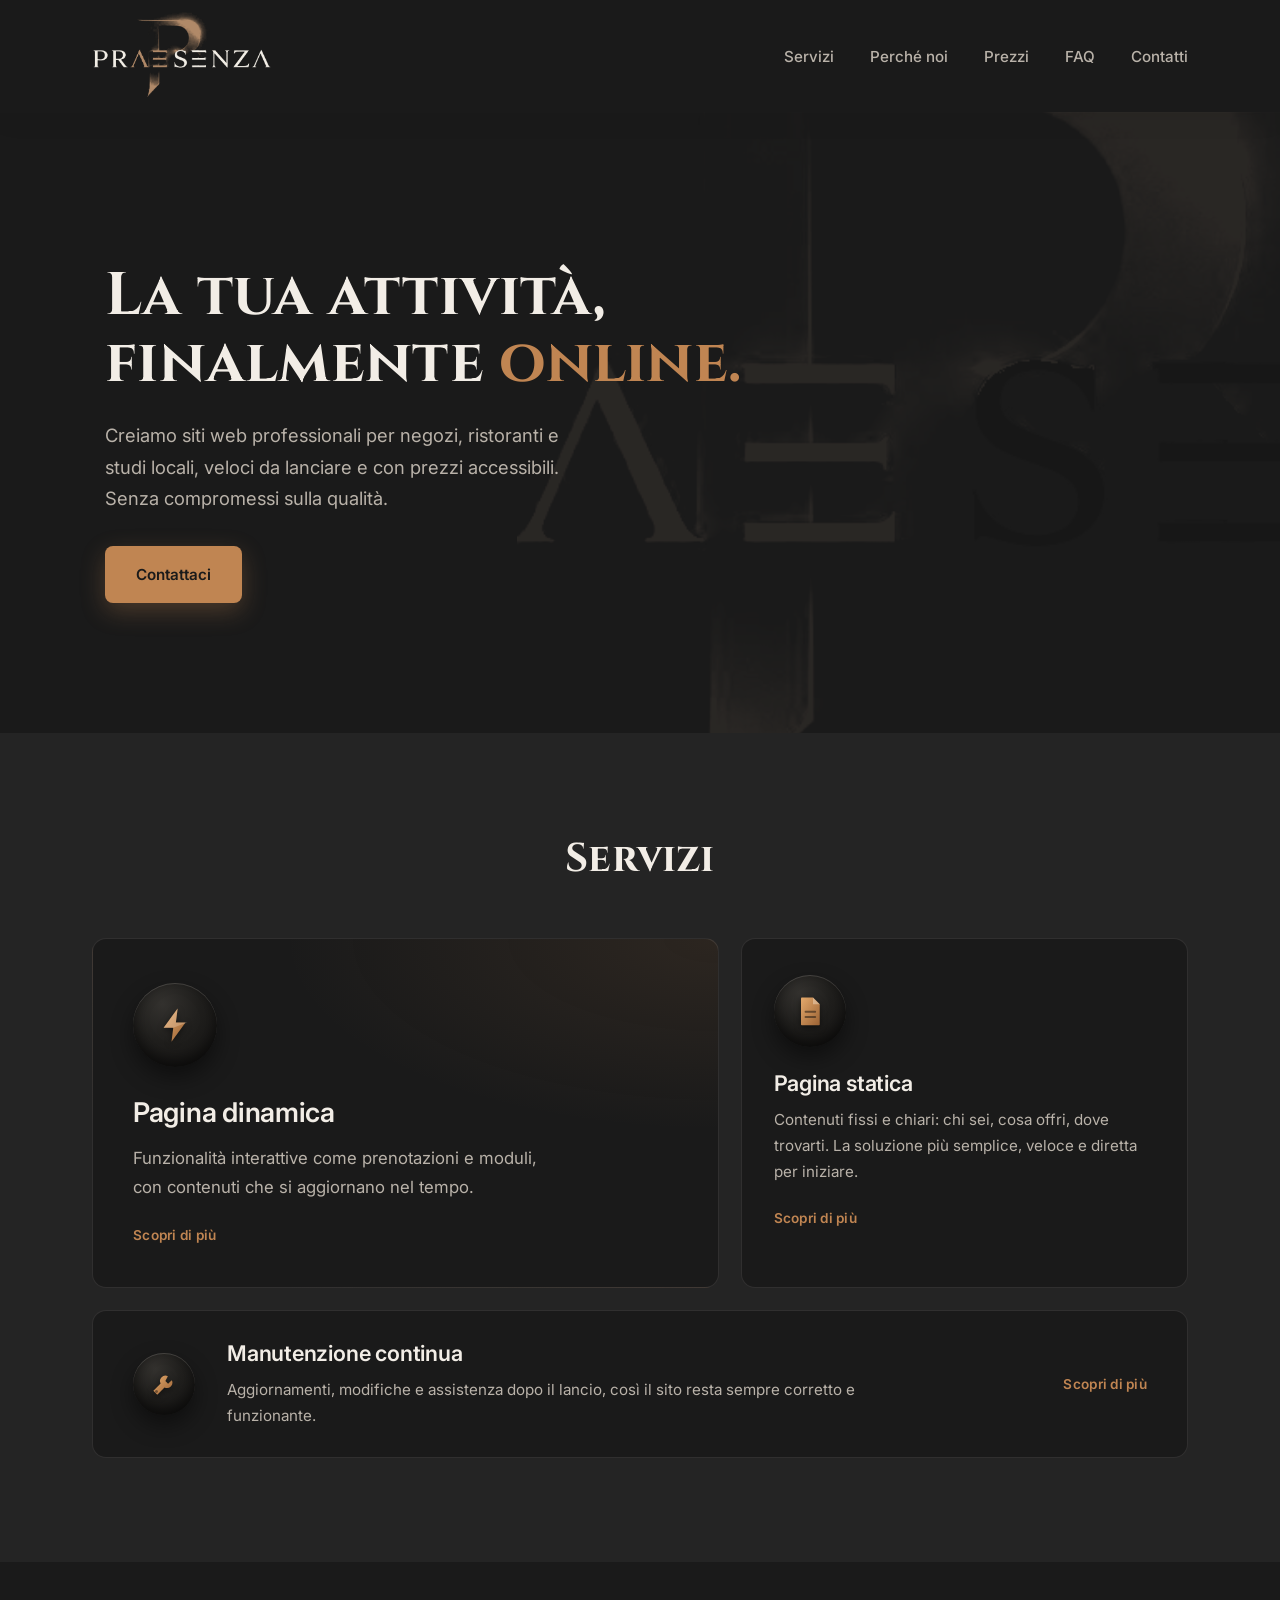
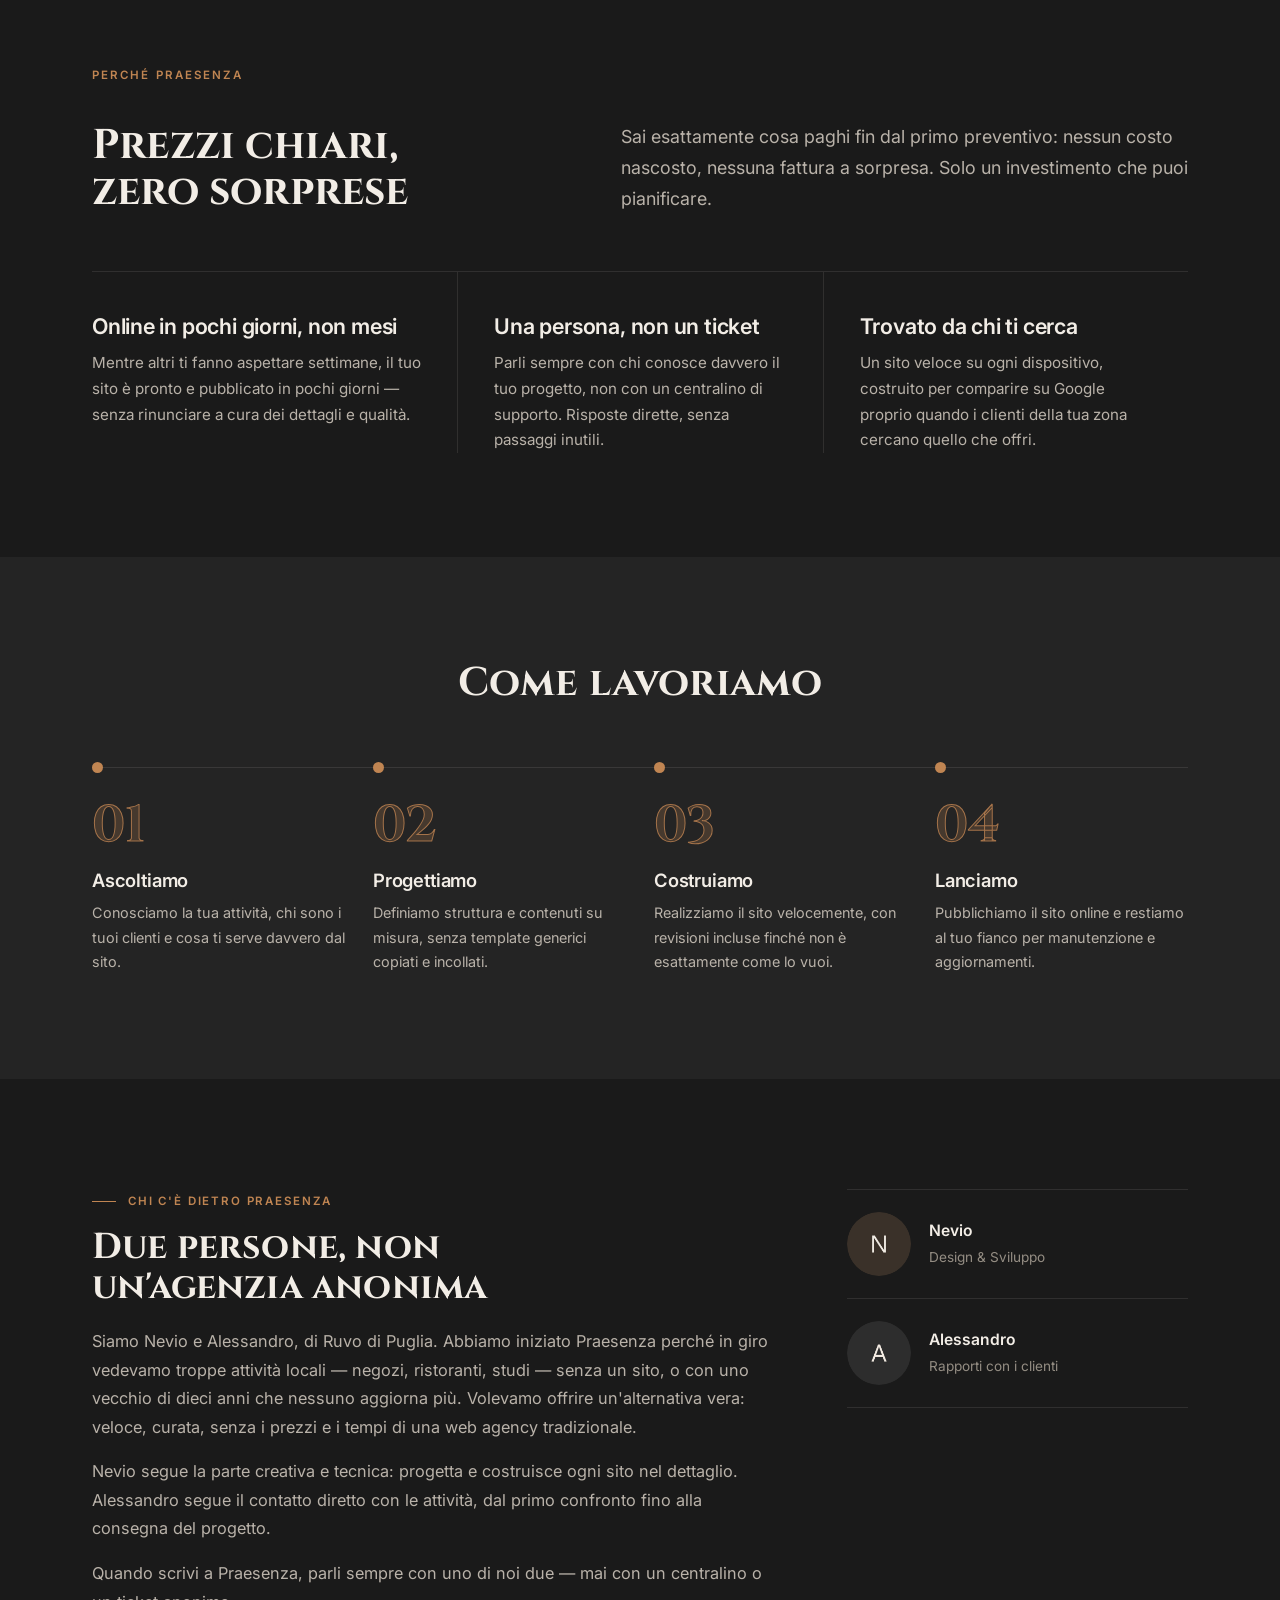
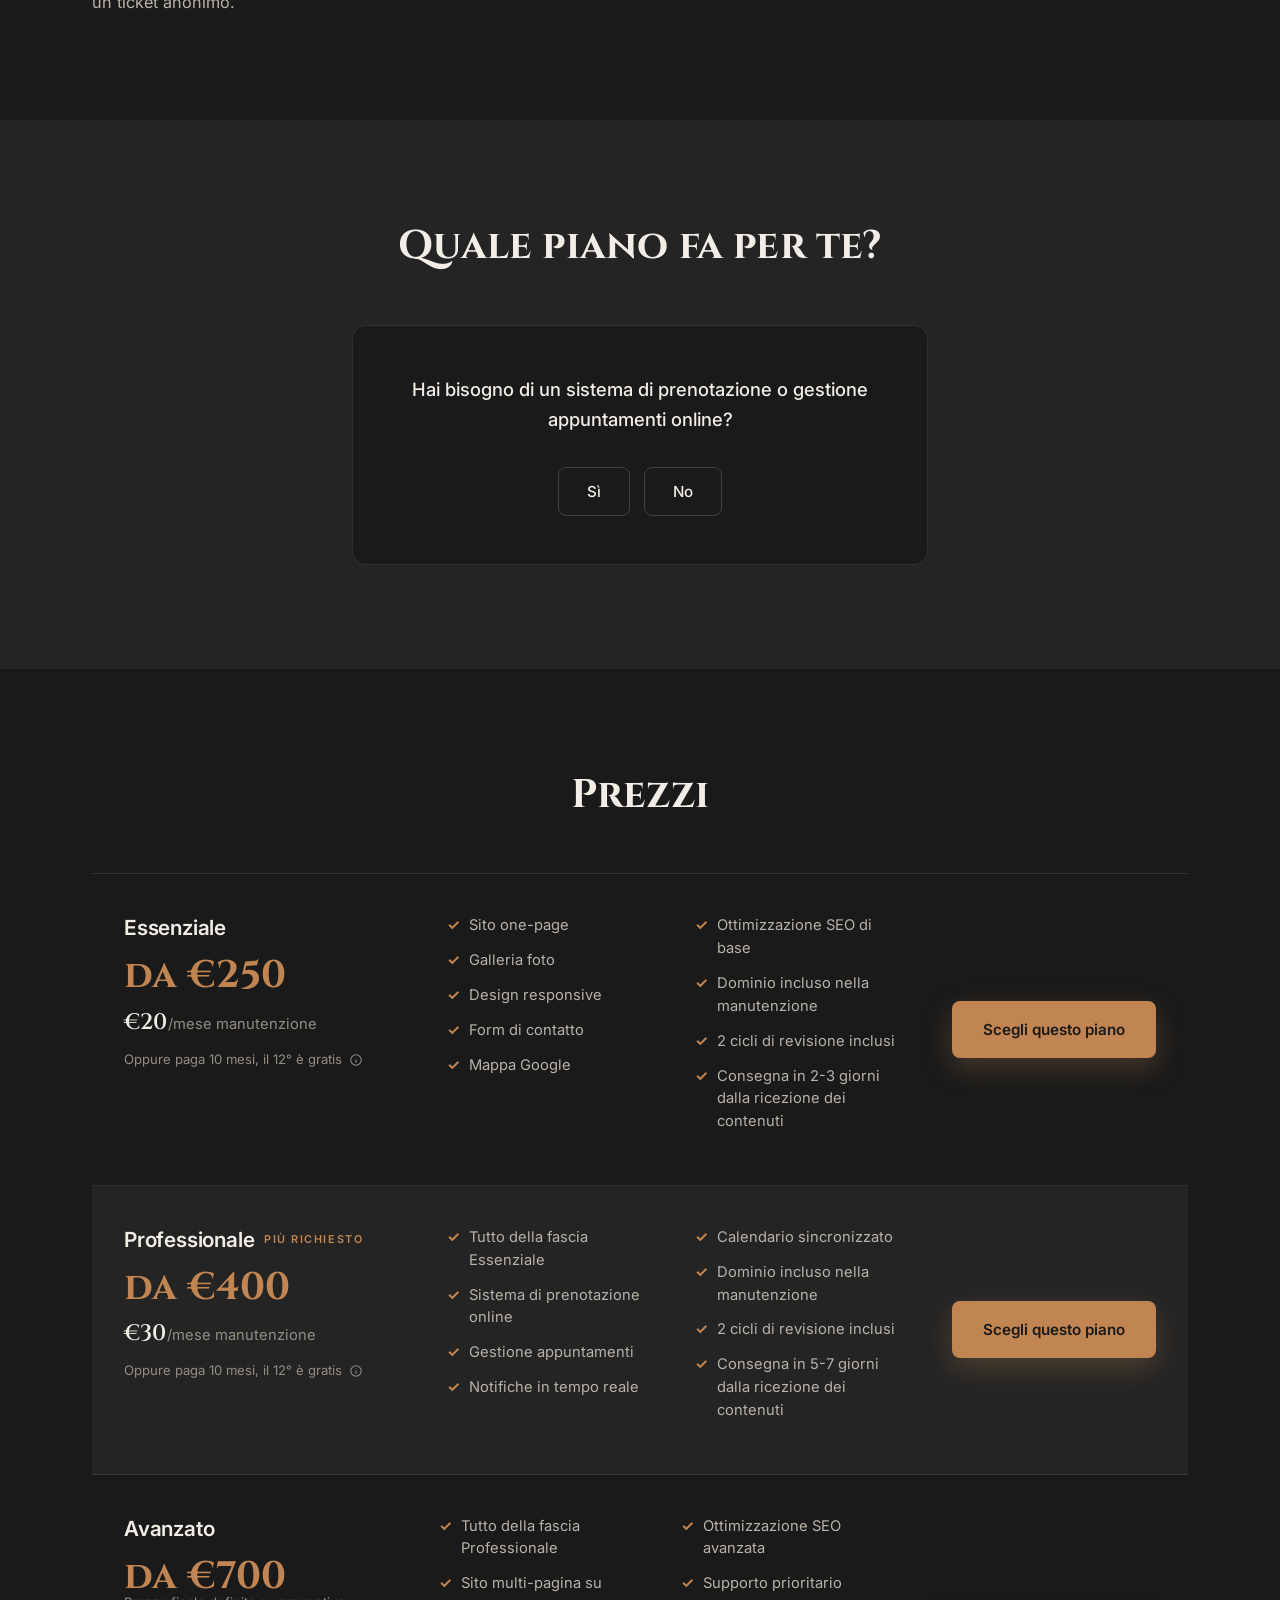
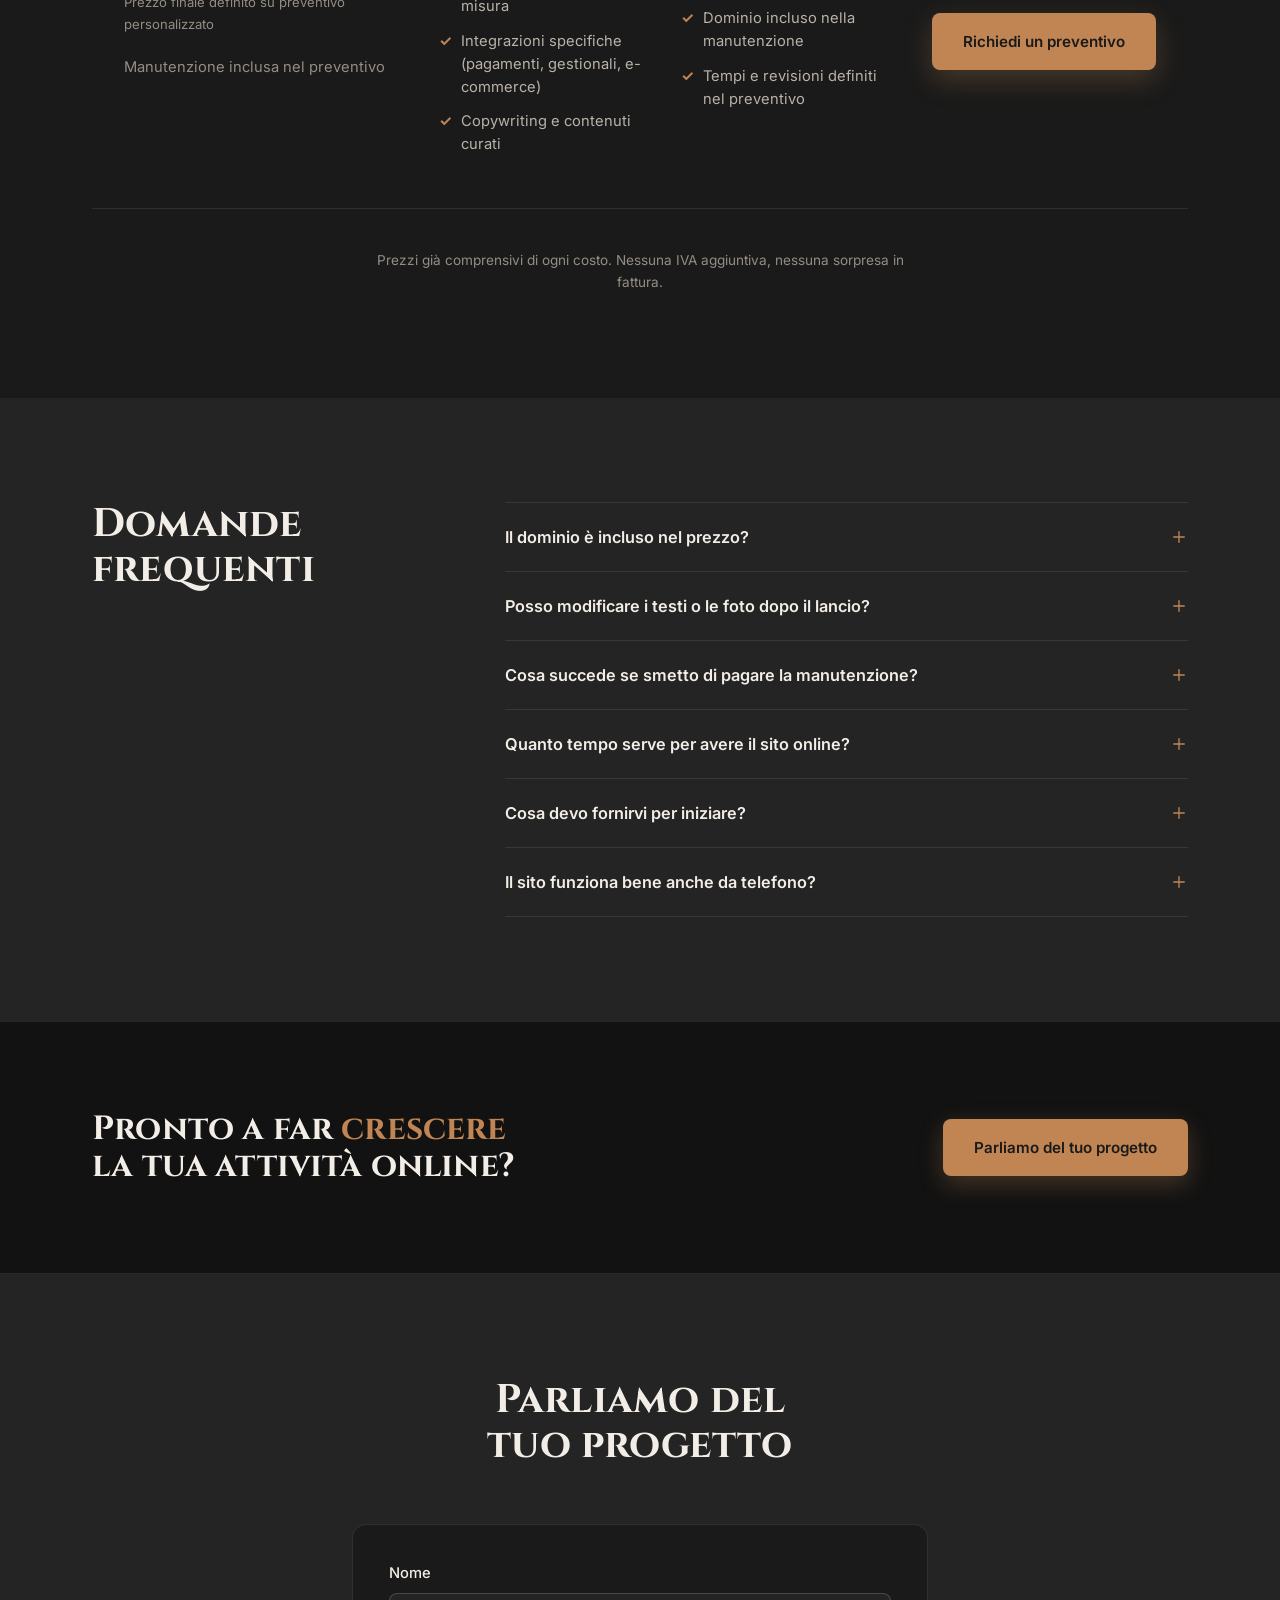
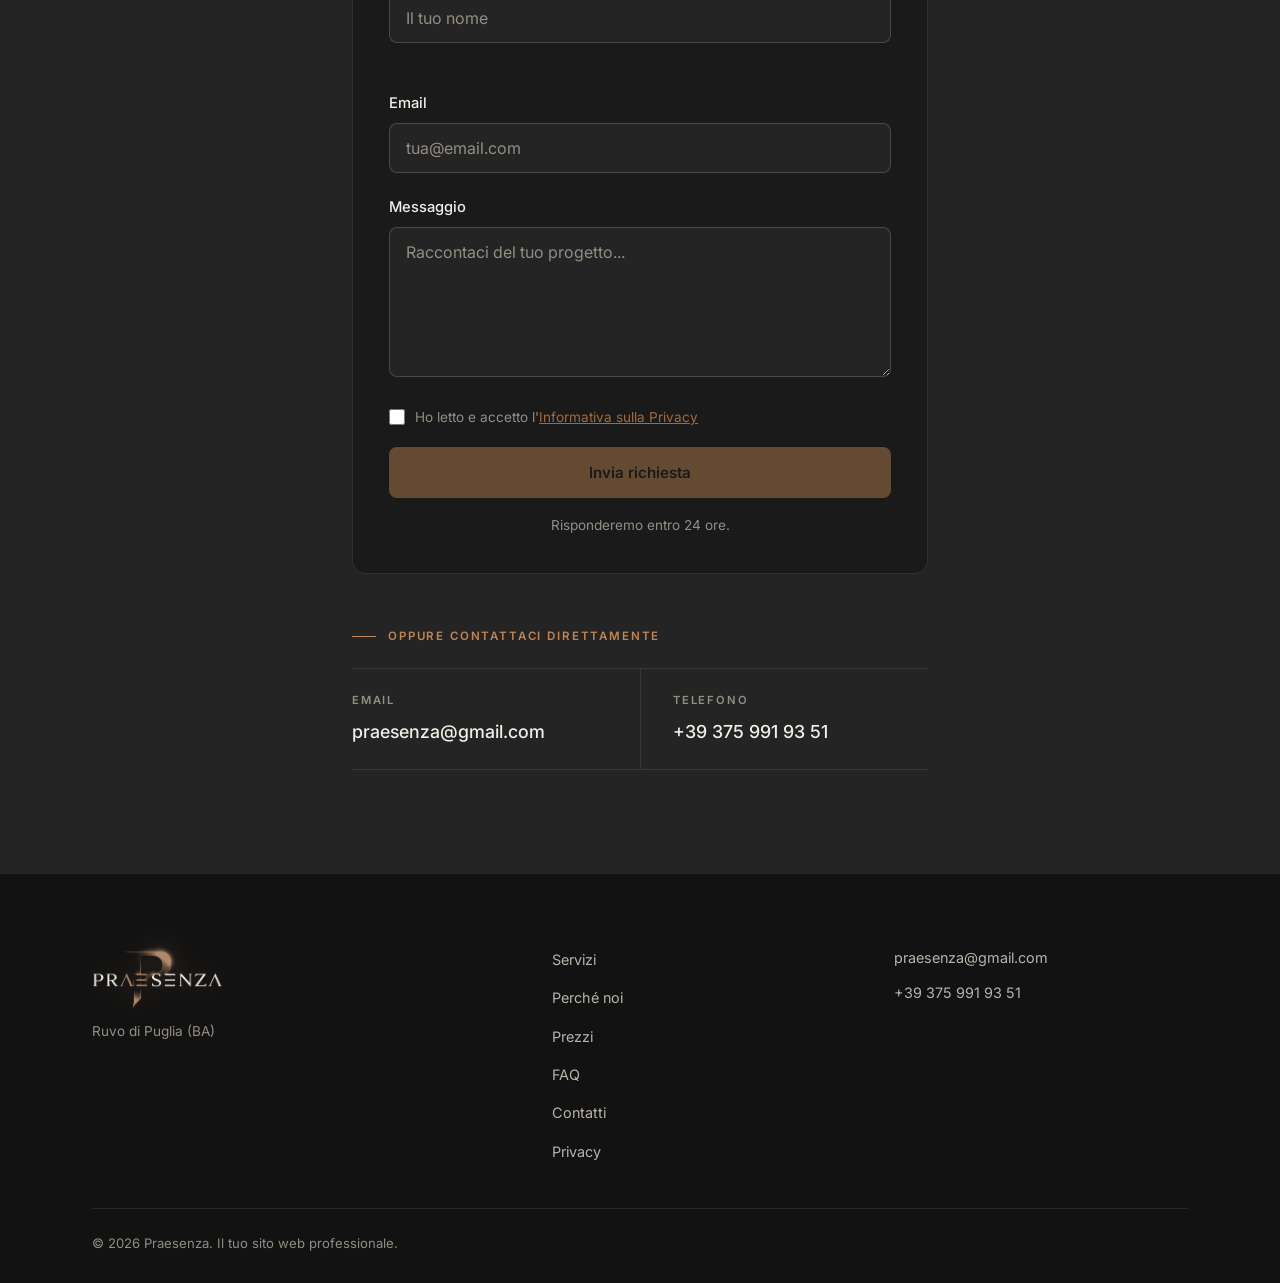
==== commit 5452e0d0: "Redesign strutturale: palette carbone neutro, tipografia a due registri, sezioni ricostruite Colore:" ====
--- a/index.html
+++ b/index.html
@@ -11,7 +11,7 @@
     <link rel="preconnect" href="https://fonts.googleapis.com">
     <link rel="preconnect" href="https://fonts.gstatic.com" crossorigin>
     <link href="https://fonts.googleapis.com/css2?family=Cinzel:wght@500;600;700&family=Inter:wght@400;500;600;700&display=swap" rel="stylesheet">
-    <link rel="stylesheet" href="style.css?v=28">
+    <link rel="stylesheet" href="style.css?v=29">
     <script type="application/ld+json">
     {
       "@context": "https://schema.org",
@@ -96,14 +96,40 @@
                 <h2 class="section-title">Servizi</h2>
             </div>
 
-            <div class="services-grid">
-                <!-- Service 1 -->
-                <article class="service-card service-card--clickable" data-modal="modal-statica" tabindex="0" role="button" aria-haspopup="dialog">
-                    <span class="card-icon" aria-hidden="true">
-                        <svg viewBox="0 0 24 24" fill="none" stroke="currentColor" stroke-width="1.8" stroke-linecap="round" stroke-linejoin="round">
-                            <path d="M7 3h7l5 5v13a1 1 0 0 1-1 1H7a1 1 0 0 1-1-1V4a1 1 0 0 1 1-1Z"/>
-                            <path d="M14 3v5h5"/>
-                            <path d="M9 13h6M9 17h6"/>
+            <div class="services-layout">
+                <article class="svc svc--lead" data-modal="modal-dinamica" tabindex="0" role="button" aria-haspopup="dialog">
+                    <span class="svc-icon" aria-hidden="true">
+                        <svg viewBox="0 0 48 48">
+                            <defs>
+                                <linearGradient id="gDyn" x1="0" y1="0" x2="1" y2="1">
+                                    <stop offset="0%" stop-color="#E4A96C"/>
+                                    <stop offset="100%" stop-color="#9A6234"/>
+                                </linearGradient>
+                            </defs>
+                            <path d="M27 5 11 27h11l-2 16 16-22H25l2-16Z" fill="url(#gDyn)"/>
+                            <path d="M27 5 11 27h11l16-6H25l2-16Z" fill="#F7E2CB" opacity="0.28"/>
+                        </svg>
+                    </span>
+                    <h3>Pagina dinamica</h3>
+                    <p>
+                        Funzionalità interattive come prenotazioni e moduli, con
+                        contenuti che si aggiornano nel tempo.
+                    </p>
+                    <span class="svc-link">Scopri di più</span>
+                </article>
+
+                <article class="svc svc--side" data-modal="modal-statica" tabindex="0" role="button" aria-haspopup="dialog">
+                    <span class="svc-icon" aria-hidden="true">
+                        <svg viewBox="0 0 48 48">
+                            <defs>
+                                <linearGradient id="gSta" x1="0" y1="0" x2="1" y2="1">
+                                    <stop offset="0%" stop-color="#E4A96C"/>
+                                    <stop offset="100%" stop-color="#9A6234"/>
+                                </linearGradient>
+                            </defs>
+                            <path d="M13 6h15l9 9v27a1 1 0 0 1-1 1H13a1 1 0 0 1-1-1V7a1 1 0 0 1 1-1Z" fill="url(#gSta)"/>
+                            <path d="M28 6l9 9h-9V6Z" fill="#F7E2CB" opacity="0.45"/>
+                            <path d="M18 25h13M18 32h13" stroke="#231A12" stroke-width="2.4" stroke-linecap="round" opacity="0.55"/>
                         </svg>
                     </span>
                     <h3>Pagina statica</h3>
@@ -111,37 +137,30 @@
                         Contenuti fissi e chiari: chi sei, cosa offri, dove trovarti.
                         La soluzione più semplice, veloce e diretta per iniziare.
                     </p>
-                    <span class="service-card-link">Scopri di più</span>
+                    <span class="svc-link">Scopri di più</span>
                 </article>
 
-                <!-- Service 2 -->
-                <article class="service-card service-card--clickable" data-modal="modal-dinamica" tabindex="0" role="button" aria-haspopup="dialog">
-                    <span class="card-icon" aria-hidden="true">
-                        <svg viewBox="0 0 24 24" fill="none" stroke="currentColor" stroke-width="1.8" stroke-linecap="round" stroke-linejoin="round">
-                            <path d="M13 3 4 14h6l-1 8 9-12h-6l1-7Z"/>
+                <article class="svc svc--band" data-modal="modal-manutenzione" tabindex="0" role="button" aria-haspopup="dialog">
+                    <span class="svc-icon" aria-hidden="true">
+                        <svg viewBox="0 0 48 48">
+                            <defs>
+                                <linearGradient id="gMan" x1="0" y1="0" x2="1" y2="1">
+                                    <stop offset="0%" stop-color="#E4A96C"/>
+                                    <stop offset="100%" stop-color="#9A6234"/>
+                                </linearGradient>
+                            </defs>
+                            <path d="M30.2 11.6a8.6 8.6 0 0 0-11.6 11.6L7 34.8 13.2 41l11.6-11.6a8.6 8.6 0 0 0 11.6-11.6l-5.9 5.9-4.3-4.3 4-7.8Z" fill="url(#gMan)"/>
+                            <circle cx="12" cy="36" r="2.4" fill="#231A12" opacity="0.5"/>
                         </svg>
                     </span>
-                    <h3>Pagina dinamica</h3>
-                    <p>
-                        Funzionalità interattive come prenotazioni e moduli, con
-                        contenuti che si aggiornano nel tempo.
-                    </p>
-                    <span class="service-card-link">Scopri di più</span>
-                </article>
-
-                <!-- Service 3 -->
-                <article class="service-card service-card--clickable" data-modal="modal-manutenzione" tabindex="0" role="button" aria-haspopup="dialog">
-                    <span class="card-icon" aria-hidden="true">
-                        <svg viewBox="0 0 24 24" fill="none" stroke="currentColor" stroke-width="1.8" stroke-linecap="round" stroke-linejoin="round">
-                            <path d="M14.7 6.3a4 4 0 0 0-5.4 5.4L4 17l3 3 5.3-5.3a4 4 0 0 0 5.4-5.4l-2.75 2.75-2-2Z"/>
-                        </svg>
-                    </span>
-                    <h3>Manutenzione continua</h3>
-                    <p>
-                        Aggiornamenti, modifiche e assistenza dopo il lancio, così il sito
-                        resta sempre corretto e funzionante.
-                    </p>
-                    <span class="service-card-link">Scopri di più</span>
+                    <div class="svc-band-text">
+                        <h3>Manutenzione continua</h3>
+                        <p>
+                            Aggiornamenti, modifiche e assistenza dopo il lancio, così il sito
+                            resta sempre corretto e funzionante.
+                        </p>
+                    </div>
+                    <span class="svc-link">Scopri di più</span>
                 </article>
             </div>
         </div>
@@ -205,32 +224,26 @@
 
     <!-- Why Praesenza Section -->
     <section id="perche" class="why-section">
-        <div class="container why-columns">
-            <div class="why-intro">
-                <h2 class="section-title">Perché Praesenza</h2>
-            </div>
-
-            <div class="why-list">
-                <div class="why-row">
-                    <span class="why-mark" aria-hidden="true"></span>
-                    <h3>Prezzi chiari, zero sorprese</h3>
-                    <p>Sai esattamente cosa paghi fin dal primo preventivo: nessun costo nascosto, nessuna fattura a sorpresa. Solo un investimento che puoi pianificare.</p>
-                </div>
-
-                <div class="why-row">
-                    <span class="why-mark" aria-hidden="true"></span>
+        <div class="container">
+            <span class="section-kicker">Perché Praesenza</span>
+
+            <div class="why-lead">
+                <h2>Prezzi chiari, zero sorprese</h2>
+                <p>Sai esattamente cosa paghi fin dal primo preventivo: nessun costo nascosto, nessuna fattura a sorpresa. Solo un investimento che puoi pianificare.</p>
+            </div>
+
+            <div class="why-rest">
+                <div class="why-col">
                     <h3>Online in pochi giorni, non mesi</h3>
                     <p>Mentre altri ti fanno aspettare settimane, il tuo sito è pronto e pubblicato in pochi giorni — senza rinunciare a cura dei dettagli e qualità.</p>
                 </div>
 
-                <div class="why-row">
-                    <span class="why-mark" aria-hidden="true"></span>
+                <div class="why-col">
                     <h3>Una persona, non un ticket</h3>
                     <p>Parli sempre con chi conosce davvero il tuo progetto, non con un centralino di supporto. Risposte dirette, senza passaggi inutili.</p>
                 </div>
 
-                <div class="why-row">
-                    <span class="why-mark" aria-hidden="true"></span>
+                <div class="why-col">
                     <h3>Trovato da chi ti cerca</h3>
                     <p>Un sito veloce su ogni dispositivo, costruito per comparire su Google proprio quando i clienti della tua zona cercano quello che offri.</p>
                 </div>
@@ -248,28 +261,24 @@
             <div class="process-grid">
                 <div class="process-step">
                     <span class="process-number">01</span>
-                    <div class="process-bar" aria-hidden="true"><span style="width:25%"></span></div>
                     <h3>Ascoltiamo</h3>
                     <p>Conosciamo la tua attività, chi sono i tuoi clienti e cosa ti serve davvero dal sito.</p>
                 </div>
 
                 <div class="process-step">
                     <span class="process-number">02</span>
-                    <div class="process-bar" aria-hidden="true"><span style="width:50%"></span></div>
                     <h3>Progettiamo</h3>
                     <p>Definiamo struttura e contenuti su misura, senza template generici copiati e incollati.</p>
                 </div>
 
                 <div class="process-step">
                     <span class="process-number">03</span>
-                    <div class="process-bar" aria-hidden="true"><span style="width:75%"></span></div>
                     <h3>Costruiamo</h3>
                     <p>Realizziamo il sito velocemente, con revisioni incluse finché non è esattamente come lo vuoi.</p>
                 </div>
 
                 <div class="process-step">
                     <span class="process-number">04</span>
-                    <div class="process-bar" aria-hidden="true"><span style="width:100%"></span></div>
                     <h3>Lanciamo</h3>
                     <p>Pubblichiamo il sito online e restiamo al tuo fianco per manutenzione e aggiornamenti.</p>
                 </div>
@@ -281,17 +290,6 @@
     <section id="chi-siamo" class="about">
         <div class="container">
             <div class="about-grid">
-                <div class="about-photos">
-                    <div class="about-member">
-                        <img src="images/team-nevio.png" alt="Nevio, co-fondatore di Praesenza" class="about-photo">
-                        <p class="about-name">Nevio <span>— Design &amp; Sviluppo</span></p>
-                    </div>
-                    <div class="about-member">
-                        <img src="images/team-alessandro.png" alt="Alessandro, co-fondatore di Praesenza" class="about-photo">
-                        <p class="about-name">Alessandro <span>— Rapporti con i clienti</span></p>
-                    </div>
-                </div>
-
                 <div class="about-text">
                     <span class="eyebrow-tag">Chi c'è dietro Praesenza</span>
                     <h2>Due persone, non un'agenzia anonima</h2>
@@ -312,6 +310,17 @@
                         centralino o un ticket anonimo.
                     </p>
                 </div>
+
+                <div class="about-people">
+                    <div class="about-member">
+                        <img src="images/team-nevio.png" alt="Nevio, co-fondatore di Praesenza" class="about-photo">
+                        <p class="about-name">Nevio <span>Design &amp; Sviluppo</span></p>
+                    </div>
+                    <div class="about-member">
+                        <img src="images/team-alessandro.png" alt="Alessandro, co-fondatore di Praesenza" class="about-photo">
+                        <p class="about-name">Alessandro <span>Rapporti con i clienti</span></p>
+                    </div>
+                </div>
             </div>
         </div>
     </section>
@@ -366,30 +375,22 @@
                 <h2 class="section-title">Prezzi</h2>
             </div>
 
-            <div class="pricing-grid">
-                <!-- Pricing Tier 1 -->
-                <div class="pricing-card">
-                    <span class="card-icon" aria-hidden="true">
-                        <svg viewBox="0 0 24 24" fill="none" stroke="currentColor" stroke-width="1.8" stroke-linecap="round" stroke-linejoin="round">
-                            <path d="M7 3h7l5 5v13a1 1 0 0 1-1 1H7a1 1 0 0 1-1-1V4a1 1 0 0 1 1-1Z"/>
-                            <path d="M14 3v5h5"/>
-                            <path d="M9 13h6M9 17h6"/>
-                        </svg>
-                    </span>
-                    <h3>Essenziale</h3>
-                    <div class="pricing-amount">
+            <div class="listino">
+                <article class="tier">
+                    <div class="tier-head">
+                        <h3>Essenziale</h3>
                         <span class="price">da €250</span>
-                    </div>
-                    <p class="pricing-maintenance">
-                        <span class="price-small">€20</span>/mese manutenzione
-                    </p>
-                    <p class="pricing-annual-note">
-                        Oppure paga 10 mesi, il 12° è gratis
-                        <button type="button" class="pricing-tooltip-trigger" aria-label="Maggiori informazioni sulla manutenzione annuale">
-                            <svg viewBox="0 0 24 24" fill="none" stroke="currentColor" stroke-width="1.8" aria-hidden="true"><circle cx="12" cy="12" r="9"/><path d="M12 11v5.5"/><circle cx="12" cy="8" r="0.6" fill="currentColor" stroke="none"/></svg>
-                            <span class="pricing-tooltip" role="tooltip">Pagando la manutenzione annuale in anticipo, risparmi l'equivalente di 2 mesi.</span>
-                        </button>
-                    </p>
+                        <p class="pricing-maintenance">
+                            <span class="price-small">€20</span>/mese manutenzione
+                        </p>
+                        <p class="pricing-annual-note">
+                            Oppure paga 10 mesi, il 12° è gratis
+                            <button type="button" class="pricing-tooltip-trigger" aria-label="Maggiori informazioni sulla manutenzione annuale">
+                                <svg viewBox="0 0 24 24" fill="none" stroke="currentColor" stroke-width="1.8" aria-hidden="true"><circle cx="12" cy="12" r="9"/><path d="M12 11v5.5"/><circle cx="12" cy="8" r="0.6" fill="currentColor" stroke="none"/></svg>
+                                <span class="pricing-tooltip" role="tooltip">Pagando la manutenzione annuale in anticipo, risparmi l'equivalente di 2 mesi.</span>
+                            </button>
+                        </p>
+                    </div>
                     <ul class="pricing-features">
                         <li>Sito one-page</li>
                         <li>Galleria foto</li>
@@ -401,34 +402,26 @@
                         <li>2 cicli di revisione inclusi</li>
                         <li>Consegna in 2-3 giorni dalla ricezione dei contenuti</li>
                     </ul>
-                    <a href="#contatti" class="btn btn-primary btn-block plan-select" data-plan="Essenziale">Scegli questo piano</a>
-                </div>
-
-                <!-- Pricing Tier 2 -->
-                <div class="pricing-card pricing-featured">
-                    <div class="featured-badge">Più richiesto</div>
-                    <span class="card-icon" aria-hidden="true">
-                        <svg viewBox="0 0 24 24" fill="none" stroke="currentColor" stroke-width="1.8" stroke-linecap="round" stroke-linejoin="round">
-                            <rect x="3" y="4.5" width="18" height="16" rx="2"/>
-                            <path d="M3 9.5h18"/>
-                            <path d="M8 3v3M16 3v3"/>
-                            <path d="m8.5 14 2 2 4-4"/>
-                        </svg>
-                    </span>
-                    <h3>Professionale</h3>
-                    <div class="pricing-amount">
+                    <div class="tier-cta">
+                        <a href="#contatti" class="btn btn-primary plan-select" data-plan="Essenziale">Scegli questo piano</a>
+                    </div>
+                </article>
+
+                <article class="tier tier--featured">
+                    <div class="tier-head">
+                        <h3>Professionale <span class="tier-flag">Più richiesto</span></h3>
                         <span class="price">da €400</span>
-                    </div>
-                    <p class="pricing-maintenance">
-                        <span class="price-small">€30</span>/mese manutenzione
-                    </p>
-                    <p class="pricing-annual-note">
-                        Oppure paga 10 mesi, il 12° è gratis
-                        <button type="button" class="pricing-tooltip-trigger" aria-label="Maggiori informazioni sulla manutenzione annuale">
-                            <svg viewBox="0 0 24 24" fill="none" stroke="currentColor" stroke-width="1.8" aria-hidden="true"><circle cx="12" cy="12" r="9"/><path d="M12 11v5.5"/><circle cx="12" cy="8" r="0.6" fill="currentColor" stroke="none"/></svg>
-                            <span class="pricing-tooltip" role="tooltip">Pagando la manutenzione annuale in anticipo, risparmi l'equivalente di 2 mesi.</span>
-                        </button>
-                    </p>
+                        <p class="pricing-maintenance">
+                            <span class="price-small">€30</span>/mese manutenzione
+                        </p>
+                        <p class="pricing-annual-note">
+                            Oppure paga 10 mesi, il 12° è gratis
+                            <button type="button" class="pricing-tooltip-trigger" aria-label="Maggiori informazioni sulla manutenzione annuale">
+                                <svg viewBox="0 0 24 24" fill="none" stroke="currentColor" stroke-width="1.8" aria-hidden="true"><circle cx="12" cy="12" r="9"/><path d="M12 11v5.5"/><circle cx="12" cy="8" r="0.6" fill="currentColor" stroke="none"/></svg>
+                                <span class="pricing-tooltip" role="tooltip">Pagando la manutenzione annuale in anticipo, risparmi l'equivalente di 2 mesi.</span>
+                            </button>
+                        </p>
+                    </div>
                     <ul class="pricing-features">
                         <li>Tutto della fascia Essenziale</li>
                         <li>Sistema di prenotazione online</li>
@@ -439,22 +432,18 @@
                         <li>2 cicli di revisione inclusi</li>
                         <li>Consegna in 5-7 giorni dalla ricezione dei contenuti</li>
                     </ul>
-                    <a href="#contatti" class="btn btn-primary btn-block plan-select" data-plan="Professionale">Scegli questo piano</a>
-                </div>
-
-                <!-- Pricing Tier 3 -->
-                <div class="pricing-card">
-                    <span class="card-icon" aria-hidden="true">
-                        <svg viewBox="0 0 24 24" fill="none" stroke="currentColor" stroke-width="1.8" stroke-linecap="round" stroke-linejoin="round">
-                            <path d="M12 2.5l2.9 6.3 6.9.7-5.2 4.6 1.6 6.8L12 17.6l-6.2 3.3 1.6-6.8L2.2 9.5l6.9-.7L12 2.5Z"/>
-                        </svg>
-                    </span>
-                    <h3>Avanzato</h3>
-                    <div class="pricing-amount">
+                    <div class="tier-cta">
+                        <a href="#contatti" class="btn btn-primary plan-select" data-plan="Professionale">Scegli questo piano</a>
+                    </div>
+                </article>
+
+                <article class="tier">
+                    <div class="tier-head">
+                        <h3>Avanzato</h3>
                         <span class="price">da €700</span>
-                    </div>
-                    <p class="price-note">Prezzo finale definito su preventivo personalizzato</p>
-                    <p class="pricing-maintenance">Manutenzione inclusa nel preventivo</p>
+                        <p class="price-note">Prezzo finale definito su preventivo personalizzato</p>
+                        <p class="pricing-maintenance">Manutenzione inclusa nel preventivo</p>
+                    </div>
                     <ul class="pricing-features">
                         <li>Tutto della fascia Professionale</li>
                         <li>Sito multi-pagina su misura</li>
@@ -465,8 +454,10 @@
                         <li>Dominio incluso nella manutenzione</li>
                         <li>Tempi e revisioni definiti nel preventivo</li>
                     </ul>
-                    <a href="#contatti" class="btn btn-primary btn-block plan-select" data-plan="Avanzato">Richiedi un preventivo</a>
-                </div>
+                    <div class="tier-cta">
+                        <a href="#contatti" class="btn btn-primary plan-select" data-plan="Avanzato">Richiedi un preventivo</a>
+                    </div>
+                </article>
             </div>
 
             <p class="pricing-vat-note">Prezzi già comprensivi di ogni costo. Nessuna IVA aggiuntiva, nessuna sorpresa in fattura.</p>
@@ -475,8 +466,8 @@
 
     <!-- FAQ Section -->
     <section id="faq" class="faq">
-        <div class="container container-narrow">
-            <div class="section-header">
+        <div class="container faq-columns">
+            <div class="faq-intro">
                 <h2 class="section-title">Domande frequenti</h2>
             </div>
 
@@ -485,7 +476,7 @@
                     <button class="faq-question" type="button" aria-expanded="false" aria-controls="faq-answer-1" id="faq-question-1">
                         <span>Il dominio è incluso nel prezzo?</span>
                         <svg class="faq-icon" viewBox="0 0 24 24" fill="none" stroke="currentColor" stroke-width="1.8" stroke-linecap="round" stroke-linejoin="round" aria-hidden="true">
-                            <path d="m6 9 6 6 6-6"/>
+                            <path d="M5 12h14"/><path class="faq-icon-v" d="M12 5v14"/>
                         </svg>
                     </button>
                     <div class="faq-answer" id="faq-answer-1" role="region" aria-labelledby="faq-question-1">
@@ -497,7 +488,7 @@
                     <button class="faq-question" type="button" aria-expanded="false" aria-controls="faq-answer-2" id="faq-question-2">
                         <span>Posso modificare i testi o le foto dopo il lancio?</span>
                         <svg class="faq-icon" viewBox="0 0 24 24" fill="none" stroke="currentColor" stroke-width="1.8" stroke-linecap="round" stroke-linejoin="round" aria-hidden="true">
-                            <path d="m6 9 6 6 6-6"/>
+                            <path d="M5 12h14"/><path class="faq-icon-v" d="M12 5v14"/>
                         </svg>
                     </button>
                     <div class="faq-answer" id="faq-answer-2" role="region" aria-labelledby="faq-question-2">
@@ -509,7 +500,7 @@
                     <button class="faq-question" type="button" aria-expanded="false" aria-controls="faq-answer-3" id="faq-question-3">
                         <span>Cosa succede se smetto di pagare la manutenzione?</span>
                         <svg class="faq-icon" viewBox="0 0 24 24" fill="none" stroke="currentColor" stroke-width="1.8" stroke-linecap="round" stroke-linejoin="round" aria-hidden="true">
-                            <path d="m6 9 6 6 6-6"/>
+                            <path d="M5 12h14"/><path class="faq-icon-v" d="M12 5v14"/>
                         </svg>
                     </button>
                     <div class="faq-answer" id="faq-answer-3" role="region" aria-labelledby="faq-question-3">
@@ -521,7 +512,7 @@
                     <button class="faq-question" type="button" aria-expanded="false" aria-controls="faq-answer-4" id="faq-question-4">
                         <span>Quanto tempo serve per avere il sito online?</span>
                         <svg class="faq-icon" viewBox="0 0 24 24" fill="none" stroke="currentColor" stroke-width="1.8" stroke-linecap="round" stroke-linejoin="round" aria-hidden="true">
-                            <path d="m6 9 6 6 6-6"/>
+                            <path d="M5 12h14"/><path class="faq-icon-v" d="M12 5v14"/>
                         </svg>
                     </button>
                     <div class="faq-answer" id="faq-answer-4" role="region" aria-labelledby="faq-question-4">
@@ -533,7 +524,7 @@
                     <button class="faq-question" type="button" aria-expanded="false" aria-controls="faq-answer-5" id="faq-question-5">
                         <span>Cosa devo fornirvi per iniziare?</span>
                         <svg class="faq-icon" viewBox="0 0 24 24" fill="none" stroke="currentColor" stroke-width="1.8" stroke-linecap="round" stroke-linejoin="round" aria-hidden="true">
-                            <path d="m6 9 6 6 6-6"/>
+                            <path d="M5 12h14"/><path class="faq-icon-v" d="M12 5v14"/>
                         </svg>
                     </button>
                     <div class="faq-answer" id="faq-answer-5" role="region" aria-labelledby="faq-question-5">
@@ -545,7 +536,7 @@
                     <button class="faq-question" type="button" aria-expanded="false" aria-controls="faq-answer-6" id="faq-question-6">
                         <span>Il sito funziona bene anche da telefono?</span>
                         <svg class="faq-icon" viewBox="0 0 24 24" fill="none" stroke="currentColor" stroke-width="1.8" stroke-linecap="round" stroke-linejoin="round" aria-hidden="true">
-                            <path d="m6 9 6 6 6-6"/>
+                            <path d="M5 12h14"/><path class="faq-icon-v" d="M12 5v14"/>
                         </svg>
                     </button>
                     <div class="faq-answer" id="faq-answer-6" role="region" aria-labelledby="faq-question-6">
@@ -560,7 +551,7 @@
     <section class="cta-banner scroll-reveal">
         <div class="container cta-banner-inner">
             <h2 class="cta-banner-title">Pronto a far <span class="accent-text">crescere</span> la tua attività online?</h2>
-            <a href="#contatti" class="btn btn-accent">Parliamo del tuo progetto →</a>
+            <a href="#contatti" class="btn btn-accent">Parliamo del tuo progetto</a>
         </div>
     </section>
 
@@ -628,21 +619,16 @@
                 <p class="form-note" data-default-note>Risponderemo entro 24 ore.</p>
             </form>
 
-            <div class="contact-email">
+            <div class="contact-direct">
                 <span class="eyebrow-tag">Oppure contattaci direttamente</span>
-                <div class="contact-pills">
-                    <a href="mailto:praesenza@gmail.com" class="contact-pill">
-                        <svg class="contact-pill-icon" viewBox="0 0 24 24" fill="none" stroke="currentColor" stroke-width="1.8" aria-hidden="true">
-                            <path d="M3 6.5A1.5 1.5 0 0 1 4.5 5h15A1.5 1.5 0 0 1 21 6.5v11a1.5 1.5 0 0 1-1.5 1.5h-15A1.5 1.5 0 0 1 3 17.5v-11Z"/>
-                            <path d="m3.5 6 8.5 6.5L20.5 6"/>
-                        </svg>
-                        praesenza@gmail.com
+                <div class="contact-lines">
+                    <a href="mailto:praesenza@gmail.com" class="contact-line">
+                        <span class="contact-line-label">Email</span>
+                        <span class="contact-line-value">praesenza@gmail.com</span>
                     </a>
-                    <a href="tel:+393759919351" class="contact-pill">
-                        <svg class="contact-pill-icon" viewBox="0 0 24 24" fill="none" stroke="currentColor" stroke-width="1.8" aria-hidden="true">
-                            <path d="M6.6 10.8c1.4 2.8 3.8 5.1 6.6 6.6l2.2-2.2c.3-.3.7-.4 1-.2 1.1.4 2.3.6 3.6.6.6 0 1 .4 1 1V20c0 .6-.4 1-1 1C10.7 21 3 13.3 3 4c0-.6.4-1 1-1h3.4c.6 0 1 .4 1 1 0 1.3.2 2.5.6 3.6.1.3 0 .7-.2 1L6.6 10.8Z"/>
-                        </svg>
-                        +39 375 991 93 51
+                    <a href="tel:+393759919351" class="contact-line">
+                        <span class="contact-line-label">Telefono</span>
+                        <span class="contact-line-value">+39 375 991 93 51</span>
                     </a>
                 </div>
             </div>
@@ -653,12 +639,13 @@
     <footer class="footer">
         <div class="container">
             <div class="footer-content">
-                <div class="footer-section">
+                <div class="footer-brand">
                     <a href="#home" class="footer-logo">
                         <img src="images/logo.png?v=3" alt="Praesenza — La tua presenza online conta." class="logo-img">
                     </a>
-                </div>
-                <div class="footer-section footer-links">
+                    <p class="footer-place">Ruvo di Puglia (BA)</p>
+                </div>
+                <nav class="footer-links" aria-label="Navigazione footer">
                     <ul>
                         <li><a href="#servizi">Servizi</a></li>
                         <li><a href="#perche">Perché noi</a></li>
@@ -667,6 +654,10 @@
                         <li><a href="#contatti">Contatti</a></li>
                         <li><a href="/privacy">Privacy</a></li>
                     </ul>
+                </nav>
+                <div class="footer-contact">
+                    <a href="mailto:praesenza@gmail.com">praesenza@gmail.com</a>
+                    <a href="tel:+393759919351">+39 375 991 93 51</a>
                 </div>
             </div>
             <div class="footer-bottom">
--- a/style.css
+++ b/style.css
@@ -5,29 +5,27 @@
 /* ========== DESIGN TOKENS ========== */
 
 :root {
-    --pz-bg: #1C1712;
-    --pz-bg-alt: #2E2620;
-    --pz-surface: #2E2620;
-    --pz-ink: #F2ECE3;
-    --pz-primary: #F2ECE3;
-    --pz-body: #D9D0C3;
-    --pz-muted: #A69B8C;
-    --pz-border: #4A3F36;
-    --pz-border-strong: #5E5045;
-    --pz-accent: #E0954A;
-    --pz-accent-dark: #B0713A;
-    --pz-accent-soft: rgba(224, 149, 74, 0.15);
-    --pz-teal: #3F6B62;
-    --pz-teal-soft: rgba(63, 107, 98, 0.25);
-    --pz-grad: linear-gradient(135deg, #E0954A 0%, #B0713A 100%);
-    --pz-dark: #17110D;
-    --pz-dark-2: #100B08;
-
-    --pz-radius: 16px;
-    --pz-radius-sm: 10px;
+    --pz-bg: #1A1A1A;
+    --pz-bg-alt: #242424;
+    --pz-surface: #242424;
+    --pz-deep: #121212;
+    --pz-ink: #F2EDE6;
+    --pz-primary: #F2EDE6;
+    --pz-body: #B9B2A9;
+    --pz-muted: #948D83;
+    --pz-border: rgba(242, 237, 230, 0.10);
+    --pz-border-strong: rgba(242, 237, 230, 0.18);
+    --pz-accent: #C08552;
+    --pz-accent-dark: #A06B3E;
+    --pz-accent-soft: rgba(192, 133, 82, 0.14);
+    --pz-dark: #121212;
+    --pz-dark-2: #0D0D0D;
+
+    --pz-radius: 14px;
+    --pz-radius-sm: 8px;
     --pz-shadow-sm: none;
     --pz-shadow-md: none;
-    --pz-shadow-accent: 0 8px 24px rgba(224, 149, 74, 0.3);
+    --pz-shadow-accent: 0 10px 28px rgba(192, 133, 82, 0.28);
 }
 
 /* ========== RESET & BASE STYLES ========== */
@@ -53,29 +51,38 @@
     -moz-osx-font-smoothing: grayscale;
 }
 
-h1, h2, h3, h4, h5, h6 {
+/* Display register (Cinzel): only where type is genuinely large. */
+h1, h2 {
     font-family: 'Cinzel', 'Segoe UI', serif;
-    font-weight: 600;
-    line-height: 1.25;
+    font-weight: 700;
+    line-height: 1.12;
+    letter-spacing: 0.005em;
     margin-bottom: 16px;
     color: var(--pz-ink);
-    letter-spacing: 0.01em;
+    text-wrap: balance;
+}
+
+/* UI register (Inter): subheads carry information, not brand voice. */
+h3, h4, h5, h6 {
+    font-family: 'Inter', -apple-system, 'Segoe UI', sans-serif;
+    font-weight: 600;
+    line-height: 1.3;
+    letter-spacing: -0.01em;
+    margin-bottom: 16px;
+    color: var(--pz-ink);
     text-wrap: balance;
 }
 
 h1 {
     font-size: clamp(2.25rem, 1.2rem + 4.5vw, 3.75rem);
-    font-weight: 700;
-    letter-spacing: 0.01em;
 }
 
 h2 {
     font-size: 2.25rem;
-    letter-spacing: 0.01em;
 }
 
 h3 {
-    font-size: 1.5rem;
+    font-size: 1.35rem;
 }
 
 .accent-text {
@@ -99,7 +106,7 @@
 
 a:focus-visible,
 button:focus-visible {
-    outline: 3px solid rgba(224, 149, 74, 0.5);
+    outline: 3px solid rgba(192, 133, 82, 0.5);
     outline-offset: 2px;
 }
 
@@ -131,17 +138,23 @@
 /* ========== EYEBROW TAG ========== */
 
 .eyebrow-tag {
-    display: inline-block;
-    padding: 7px 16px;
-    background-color: var(--pz-accent-soft);
-    border: 1px solid rgba(224, 149, 74, 0.25);
-    border-radius: 999px;
-    color: var(--pz-accent-dark);
-    font-size: 0.78rem;
+    display: inline-flex;
+    align-items: center;
+    gap: 12px;
+    color: var(--pz-accent);
+    font-family: 'Inter', sans-serif;
+    font-size: 0.72rem;
     font-weight: 600;
     text-transform: uppercase;
-    letter-spacing: 0.08em;
+    letter-spacing: 0.16em;
     margin-bottom: 24px;
+}
+
+.eyebrow-tag::before {
+    content: "";
+    width: 24px;
+    height: 1px;
+    background-color: var(--pz-accent);
 }
 
 /* ========== HEADER & NAVIGATION ========== */
@@ -159,10 +172,10 @@
 }
 
 .header.is-scrolled {
-    background-color: rgba(46, 38, 32, 0.8);
-    backdrop-filter: blur(12px) saturate(180%);
-    box-shadow: inset 0 1px 0 rgba(255, 255, 255, 0.08), 0 8px 28px rgba(0, 0, 0, 0.25);
-    -webkit-backdrop-filter: blur(12px) saturate(180%);
+    background-color: rgba(26, 26, 26, 0.82);
+    backdrop-filter: blur(14px) saturate(140%);
+    box-shadow: 0 10px 30px rgba(0, 0, 0, 0.35);
+    -webkit-backdrop-filter: blur(14px) saturate(140%);
     border-bottom: 1px solid var(--pz-border);
 }
 
@@ -269,17 +282,18 @@
     font-family: 'Inter', sans-serif;
 }
 
+/* Copper carries dark text: white on this copper is only 3.1:1. */
 .btn-primary {
-    background: var(--pz-grad);
-    color: #FFFFFF;
+    background-color: var(--pz-accent);
+    color: #1A1A1A;
     box-shadow: var(--pz-shadow-accent);
 }
 
 .btn-primary:hover {
-    background: linear-gradient(135deg, #B0713A 0%, #8A5527 100%);
-    color: #FFFFFF;
+    background-color: #CE9560;
+    color: #1A1A1A;
     transform: translateY(-2px);
-    box-shadow: 0 14px 30px rgba(224, 149, 74, 0.35);
+    box-shadow: 0 14px 30px rgba(192, 133, 82, 0.35);
 }
 
 .btn:disabled {
@@ -296,21 +310,21 @@
 
 .btn-accent {
     background-color: var(--pz-accent);
-    color: #FFFFFF;
-    box-shadow: 0 8px 24px rgba(224, 149, 74, 0.3);
+    color: #1A1A1A;
+    box-shadow: 0 8px 24px rgba(192, 133, 82, 0.3);
 }
 
 .btn-accent:hover {
-    background-color: var(--pz-accent-dark);
-    color: #FFFFFF;
+    background-color: #CE9560;
+    color: #1A1A1A;
     transform: translateY(-2px);
-    box-shadow: 0 14px 30px rgba(224, 149, 74, 0.4);
+    box-shadow: 0 14px 30px rgba(192, 133, 82, 0.4);
 }
 
 /* ========== HERO SECTION ========== */
 
 .hero {
-    padding: 140px 32px 120px;
+    padding: 150px 32px 130px;
     margin-top: 112px;
     display: flex;
     justify-content: flex-start;
@@ -322,13 +336,13 @@
 .hero-watermark {
     position: absolute;
     top: 50%;
-    right: -6%;
+    right: -8%;
     transform: translateY(-50%);
-    height: 145%;
+    height: 150%;
     width: auto;
     max-width: none;
-    opacity: 0.14;
-    filter: saturate(0.75);
+    opacity: 0.11;
+    filter: saturate(0.6) contrast(1.1);
     pointer-events: none;
     z-index: 0;
     user-select: none;
@@ -409,18 +423,18 @@
         width: 56px;
         height: 56px;
         border-radius: 50%;
-        background: rgba(224, 149, 74, 0.55);
+        background: rgba(192, 133, 82, 0.55);
         backdrop-filter: blur(16px) saturate(180%);
         -webkit-backdrop-filter: blur(16px) saturate(180%);
         border: 1px solid rgba(255, 255, 255, 0.4);
         color: #FFFFFF;
-        box-shadow: inset 0 1px 0 rgba(255, 255, 255, 0.5), 0 10px 28px rgba(224, 149, 74, 0.35);
+        box-shadow: inset 0 1px 0 rgba(255, 255, 255, 0.5), 0 10px 28px rgba(192, 133, 82, 0.35);
         z-index: 900;
         transition: transform 0.2s ease, background-color 0.2s ease;
     }
 
     .phone-fab:hover {
-        background: rgba(224, 149, 74, 0.75);
+        background: rgba(192, 133, 82, 0.75);
         transform: translateY(-2px);
     }
 
@@ -452,25 +466,6 @@
     background-color: var(--pz-bg-alt);
 }
 
-.services-grid {
-    display: grid;
-    grid-template-columns: repeat(3, 1fr);
-    gap: 28px;
-}
-
-.service-card {
-    padding: 28px;
-    background-color: var(--pz-bg);
-    border: 1px solid var(--pz-border);
-    border-radius: var(--pz-radius);
-    box-shadow: var(--pz-shadow-sm);
-    transition: transform 0.25s ease, border-color 0.25s ease;
-}
-
-.service-card:hover {
-    border-color: rgba(224, 149, 74, 0.55);
-    transform: translateY(-4px);
-}
 
 .card-icon {
     display: flex;
@@ -484,10 +479,6 @@
     color: var(--pz-accent);
 }
 
-.services .card-icon {
-    color: var(--pz-teal);
-}
-
 .pricing .card-icon {
     background-color: var(--pz-bg);
 }
@@ -497,31 +488,174 @@
     height: 32px;
 }
 
-.service-card h3 {
-    font-size: 1.35rem;
-    margin-bottom: 12px;
-}
-
-.service-card p {
+/* ---- Services composition: three different shapes, not one repeated card ---- */
+
+.services-layout {
+    display: grid;
+    grid-template-columns: 7fr 5fr;
+    gap: 22px;
+}
+
+.svc {
+    position: relative;
+    overflow: hidden;
+    cursor: pointer;
+    background-color: var(--pz-bg);
+    border: 1px solid var(--pz-border);
+    border-radius: var(--pz-radius);
+    transition: transform 0.4s cubic-bezier(0.2, 0.7, 0.3, 1), border-color 0.3s ease;
+}
+
+.svc::after {
+    content: "";
+    position: absolute;
+    inset: 0;
+    pointer-events: none;
+    background: linear-gradient(115deg, transparent 38%, rgba(242, 237, 230, 0.05) 50%, transparent 62%);
+    opacity: 0;
+    transform: translateX(-35%);
+    transition: opacity 0.35s ease, transform 0.7s ease;
+}
+
+.svc:hover::after,
+.svc:focus-visible::after {
+    opacity: 1;
+    transform: translateX(35%);
+}
+
+.svc:hover,
+.svc:focus-visible {
+    border-color: rgba(192, 133, 82, 0.45);
+}
+
+.svc--lead {
+    padding: 44px 40px 40px;
+    background-image: radial-gradient(120% 95% at 100% 0%, rgba(192, 133, 82, 0.11), transparent 58%);
+}
+
+.svc--lead:hover {
+    transform: perspective(900px) rotateX(1.4deg) rotateY(-1.8deg) translateY(-7px);
+}
+
+.svc--side {
+    padding: 36px 32px 32px;
+}
+
+.svc--side:hover {
+    transform: perspective(900px) rotateX(1.4deg) rotateY(1.8deg) translateY(-7px);
+}
+
+.svc--band {
+    grid-column: 1 / -1;
+    display: grid;
+    grid-template-columns: auto 1fr auto;
+    align-items: center;
+    gap: 32px;
+    padding: 28px 40px;
+}
+
+.svc--band:hover {
+    transform: perspective(1400px) rotateX(1deg) translateY(-5px);
+}
+
+/* Dimensional icon: bevelled disc + duotone gradient glyph */
+.svc-icon {
+    position: relative;
+    display: flex;
+    align-items: center;
+    justify-content: center;
+    width: 72px;
+    height: 72px;
+    border-radius: 50%;
+    background:
+        radial-gradient(80% 80% at 35% 25%, #33312E 0%, #201F1D 55%, #171615 100%);
+    box-shadow:
+        inset 0 1px 0 rgba(242, 237, 230, 0.16),
+        inset 0 -6px 14px rgba(0, 0, 0, 0.55),
+        0 10px 22px rgba(0, 0, 0, 0.45);
+    transition: transform 0.4s cubic-bezier(0.2, 0.7, 0.3, 1);
+}
+
+.svc-icon svg {
+    width: 36px;
+    height: 36px;
+    filter: drop-shadow(0 2px 3px rgba(0, 0, 0, 0.5));
+}
+
+.svc:hover .svc-icon {
+    transform: translateY(-5px) scale(1.05);
+}
+
+.svc--lead .svc-icon {
+    width: 84px;
+    height: 84px;
+    margin-bottom: 28px;
+}
+
+.svc--lead .svc-icon svg {
+    width: 42px;
+    height: 42px;
+}
+
+.svc--side .svc-icon {
+    margin-bottom: 22px;
+}
+
+.svc--band .svc-icon {
+    width: 62px;
+    height: 62px;
+    margin-bottom: 0;
+}
+
+.svc--band .svc-icon svg {
+    width: 30px;
+    height: 30px;
+}
+
+.svc--lead h3 {
+    font-size: 1.7rem;
+    margin-bottom: 14px;
+}
+
+.svc--lead p {
+    font-size: 1.05rem;
+    line-height: 1.7;
+    max-width: 430px;
+    margin-bottom: 0;
+}
+
+.svc--side h3,
+.svc--band h3 {
+    margin-bottom: 10px;
+}
+
+.svc--side p,
+.svc--band p {
     font-size: 0.95rem;
     line-height: 1.7;
     margin-bottom: 0;
 }
 
-.service-card--clickable {
-    cursor: pointer;
-}
-
-.service-card-link {
+.svc--band .svc-band-text {
+    max-width: 640px;
+}
+
+.svc-link {
     display: inline-block;
-    margin-top: 16px;
-    font-size: 0.9rem;
+    font-size: 0.85rem;
     font-weight: 600;
-    color: var(--pz-accent-dark);
-}
-
-.service-card--clickable:hover .service-card-link {
+    letter-spacing: 0.02em;
     color: var(--pz-accent);
+    white-space: nowrap;
+}
+
+.svc--lead .svc-link,
+.svc--side .svc-link {
+    margin-top: 22px;
+}
+
+.svc:hover .svc-link {
+    color: #D9A06B;
 }
 
 /* ========== SERVICE DETAIL MODALS ========== */
@@ -613,56 +747,62 @@
     background-color: var(--pz-bg);
 }
 
-.why-columns {
+/* The section opens with its strongest argument, not with a centred title:
+   one lead statement, then three supporting notes on a hairline grid. */
+
+.section-kicker {
+    display: block;
+    color: var(--pz-accent);
+    font-family: 'Inter', sans-serif;
+    font-size: 0.72rem;
+    font-weight: 600;
+    text-transform: uppercase;
+    letter-spacing: 0.18em;
+    margin-bottom: 36px;
+}
+
+.why-lead {
     display: grid;
-    grid-template-columns: 0.85fr 1.4fr;
-    gap: 64px;
-    align-items: start;
-}
-
-.why-intro {
-    position: sticky;
-    top: 148px;
-}
-
-.why-intro .section-title {
-    text-align: left;
+    grid-template-columns: 5fr 6fr;
+    gap: 56px;
+    align-items: end;
+    padding-bottom: 56px;
+}
+
+.why-lead h2 {
     margin-bottom: 0;
-}
-
-.why-list {
-    display: flex;
-    flex-direction: column;
-}
-
-.why-row {
-    padding: 32px 0;
-    border-top: 1px solid var(--pz-teal-soft);
-}
-
-.why-row:first-child {
-    padding-top: 0;
-    border-top: none;
-}
-
-.why-mark {
-    display: block;
-    width: 30px;
-    height: 3px;
-    border-radius: 2px;
-    background-color: var(--pz-accent);
-    margin-bottom: 18px;
-}
-
-.why-row h3 {
-    font-size: 1.3rem;
+    font-size: 2.6rem;
+}
+
+.why-lead p {
+    font-size: 1.12rem;
+    line-height: 1.75;
+    color: var(--pz-body);
+    margin-bottom: 0;
+}
+
+.why-rest {
+    display: grid;
+    grid-template-columns: repeat(3, 1fr);
+    border-top: 1px solid var(--pz-border);
+}
+
+.why-col {
+    padding: 40px 36px 0 0;
+}
+
+.why-col + .why-col {
+    padding-left: 36px;
+    border-left: 1px solid var(--pz-border);
+}
+
+.why-col h3 {
     margin-bottom: 10px;
 }
 
-.why-row p {
-    font-size: 0.98rem;
+.why-col p {
+    font-size: 0.95rem;
     line-height: 1.7;
-    max-width: 520px;
     margin-bottom: 0;
 }
 
@@ -673,43 +813,55 @@
     background-color: var(--pz-bg-alt);
 }
 
+/* One continuous spine through the four steps, with a node on each,
+   instead of four separate progress bars showing invented percentages. */
+
 .process-grid {
+    position: relative;
     display: grid;
     grid-template-columns: repeat(4, 1fr);
     gap: 28px;
 }
 
+.process-grid::before {
+    content: "";
+    position: absolute;
+    top: 5px;
+    left: 0;
+    right: 0;
+    height: 1px;
+    background-color: var(--pz-border);
+}
+
 .process-step {
-    padding-top: 24px;
-    border-top: 2px solid var(--pz-border);
+    position: relative;
+    padding-top: 38px;
+}
+
+.process-step::before {
+    content: "";
+    position: absolute;
+    top: 0;
+    left: 0;
+    width: 11px;
+    height: 11px;
+    border-radius: 50%;
+    background-color: var(--pz-accent);
 }
 
 .process-number {
     display: block;
     font-family: 'Cinzel', serif;
-    font-size: 3.4rem;
+    font-size: 3.2rem;
     font-weight: 700;
     line-height: 1;
-    color: var(--pz-accent);
-    margin-bottom: 20px;
-}
-
-.process-bar {
-    height: 3px;
-    background-color: var(--pz-teal-soft);
-    border-radius: 2px;
-    overflow: hidden;
-    margin-bottom: 16px;
-}
-
-.process-bar span {
-    display: block;
-    height: 100%;
-    background: var(--pz-grad);
+    color: rgba(192, 133, 82, 0.22);
+    -webkit-text-stroke: 1px rgba(192, 133, 82, 0.8);
+    margin-bottom: 18px;
 }
 
 .process-step h3 {
-    font-size: 1.2rem;
+    font-size: 1.15rem;
     margin-bottom: 8px;
 }
 
@@ -722,10 +874,10 @@
 /* ========== CTA BANNER ========== */
 
 .cta-banner {
-    padding: 72px 32px;
-    background:
-        radial-gradient(circle at 80% 30%, rgba(224, 149, 74, 0.16) 0%, transparent 55%),
-        linear-gradient(120deg, var(--pz-dark) 0%, var(--pz-dark-2) 100%);
+    padding: 88px 32px;
+    background-color: var(--pz-deep);
+    border-top: 1px solid var(--pz-border);
+    border-bottom: 1px solid var(--pz-border);
 }
 
 .cta-banner-inner {
@@ -733,14 +885,14 @@
     align-items: center;
     justify-content: space-between;
     flex-wrap: wrap;
-    gap: 24px;
+    gap: 32px;
 }
 
 .cta-banner-title {
-    color: #FFFFFF;
-    font-size: 2rem;
+    color: var(--pz-ink);
+    font-size: 2.1rem;
     margin-bottom: 0;
-    max-width: 520px;
+    max-width: 560px;
 }
 
 /* ========== ABOUT / CHI SIAMO ========== */
@@ -752,37 +904,41 @@
 
 .about-grid {
     display: grid;
-    grid-template-columns: 320px 1fr;
-    gap: 64px;
+    grid-template-columns: 2fr 1fr;
+    gap: 72px;
+    align-items: start;
+}
+
+.about-people {
+    display: flex;
+    flex-direction: column;
+    padding-top: 6px;
+}
+
+.about-member {
+    display: flex;
     align-items: center;
-}
-
-.about-photos {
-    display: flex;
-    justify-content: center;
-    gap: 20px;
-}
-
-.about-member {
-    display: flex;
-    flex-direction: column;
-    align-items: center;
-    gap: 14px;
+    gap: 18px;
+    padding: 22px 0;
+    border-top: 1px solid var(--pz-border);
+}
+
+.about-member:last-child {
+    border-bottom: 1px solid var(--pz-border);
 }
 
 .about-photo {
-    width: 128px;
-    height: 128px;
+    width: 64px;
+    height: 64px;
     border-radius: 50%;
     object-fit: cover;
-    box-shadow: var(--pz-shadow-md);
+    flex-shrink: 0;
 }
 
 .about-name {
-    font-size: 0.9rem;
+    font-size: 0.98rem;
     font-weight: 600;
     color: var(--pz-ink);
-    text-align: center;
     margin-bottom: 0;
 }
 
@@ -790,7 +946,7 @@
     display: block;
     font-weight: 400;
     color: var(--pz-muted);
-    font-size: 0.8rem;
+    font-size: 0.85rem;
     margin-top: 2px;
 }
 
@@ -824,18 +980,9 @@
     background-color: var(--pz-bg);
     border: 1px solid var(--pz-border);
     border-radius: var(--pz-radius);
-    box-shadow: inset 0 1px 0 rgba(255, 255, 255, 0.06);
     padding: 48px 36px;
     text-align: center;
     overflow: hidden;
-}
-
-.quiz-card::before {
-    content: "";
-    position: absolute;
-    inset: 0;
-    background: linear-gradient(135deg, rgba(255, 255, 255, 0.04) 0%, transparent 45%);
-    pointer-events: none;
 }
 
 .quiz-card > * {
@@ -859,7 +1006,7 @@
 
 .quiz-option {
     padding: 14px 28px;
-    background-color: var(--pz-surface);
+    background-color: transparent;
     border: 1px solid var(--pz-border-strong);
     border-radius: var(--pz-radius-sm);
     color: var(--pz-ink);
@@ -874,7 +1021,7 @@
 .quiz-option:focus-visible {
     border-color: var(--pz-accent);
     background-color: var(--pz-accent-soft);
-    color: var(--pz-accent-dark);
+    color: var(--pz-ink);
 }
 
 .quiz-result .eyebrow-tag {
@@ -915,74 +1062,62 @@
     background-color: var(--pz-bg);
 }
 
-.pricing-grid {
+/* A listino (price list) read down the page, not three SaaS columns
+   compared across. Each tier is a row; the popular one is marked by
+   tone and an inline label, not a floating badge or a scale-up. */
+
+.listino {
+    border-top: 1px solid var(--pz-border);
+}
+
+.tier {
     display: grid;
-    grid-template-columns: repeat(3, 1fr);
-    gap: 28px;
-}
-
-.pricing-card {
-    display: flex;
-    flex-direction: column;
+    grid-template-columns: minmax(230px, 0.9fr) 1.5fr auto;
+    gap: 48px;
+    align-items: start;
+    padding: 40px 32px;
+    border-bottom: 1px solid var(--pz-border);
+    transition: background-color 0.25s ease;
+}
+
+.tier--featured {
     background-color: var(--pz-bg-alt);
-    padding: 40px 32px;
-    border: 1px solid var(--pz-border);
-    border-radius: var(--pz-radius);
-    box-shadow: var(--pz-shadow-sm);
-    position: relative;
-    transition: transform 0.25s ease, border-color 0.25s ease;
-}
-
-.pricing-card:hover {
-    border-color: rgba(224, 149, 74, 0.5);
-    transform: translateY(-4px);
-}
-
-.pricing-featured {
-    border-color: var(--pz-accent);
-    background-color: var(--pz-bg-alt);
-    box-shadow: inset 0 1px 0 rgba(255, 255, 255, 0.06), 0 14px 44px rgba(176, 113, 58, 0.3);
-}
-
-.pricing-featured::before {
-    content: "";
-    position: absolute;
-    inset: 0;
-    border-radius: inherit;
-    background: linear-gradient(135deg, rgba(255, 255, 255, 0.05) 0%, transparent 45%);
-    pointer-events: none;
-}
-
-.featured-badge {
-    position: absolute;
-    top: -14px;
-    left: 50%;
-    transform: translateX(-50%);
-    background: var(--pz-grad);
-    color: #FFFFFF;
-    padding: 7px 16px;
-    font-size: 0.75rem;
+}
+
+.tier-head h3 {
+    font-size: 1.3rem;
+    margin-bottom: 14px;
+    display: flex;
+    align-items: center;
+    flex-wrap: wrap;
+    gap: 10px;
+}
+
+.tier-flag {
+    font-size: 0.68rem;
     font-weight: 600;
-    border-radius: 999px;
     text-transform: uppercase;
-    letter-spacing: 0.08em;
-}
-
-.pricing-card h3 {
-    font-size: 1.6rem;
-    margin-bottom: 20px;
-}
-
-.pricing-amount {
-    margin-bottom: 8px;
+    letter-spacing: 0.14em;
+    color: var(--pz-accent);
+}
+
+.tier-cta {
+    align-self: center;
+}
+
+.tier-cta .btn {
+    white-space: nowrap;
 }
 
 .price {
-    font-size: 2.6rem;
+    display: block;
+    font-size: 2.4rem;
     font-weight: 700;
+    line-height: 1.1;
     color: var(--pz-accent);
     font-family: 'Cinzel', serif;
     letter-spacing: 0.01em;
+    margin-bottom: 6px;
 }
 
 .price-small {
@@ -1090,26 +1225,27 @@
 
 .pricing-features {
     list-style: none;
-    margin-bottom: 32px;
-    flex-grow: 1;
+    columns: 2;
+    column-gap: 40px;
+    margin: 0;
 }
 
 .pricing-features li {
-    padding: 14px 0;
-    font-size: 0.94rem;
+    position: relative;
+    break-inside: avoid;
+    padding: 0 0 12px 22px;
+    font-size: 0.92rem;
+    line-height: 1.55;
     color: var(--pz-body);
-    border-bottom: 1px solid var(--pz-border);
-}
-
-.pricing-features li:last-child {
-    border-bottom: none;
 }
 
 .pricing-features li:before {
-    content: "✓ ";
-    color: var(--pz-teal);
+    content: "✓";
+    position: absolute;
+    left: 0;
+    top: 0;
+    color: var(--pz-accent);
     font-weight: 700;
-    margin-right: 8px;
 }
 
 /* ========== FAQ SECTION ========== */
@@ -1119,23 +1255,31 @@
     background-color: var(--pz-bg-alt);
 }
 
+.faq-columns {
+    display: grid;
+    grid-template-columns: 0.75fr 1.5fr;
+    gap: 72px;
+    align-items: start;
+}
+
+.faq-intro {
+    position: sticky;
+    top: 148px;
+}
+
+.faq-intro .section-title {
+    text-align: left;
+    margin-bottom: 0;
+}
+
 .faq-list {
     display: flex;
     flex-direction: column;
-    gap: 16px;
+    border-top: 1px solid var(--pz-border);
 }
 
 .faq-item {
-    background-color: var(--pz-bg);
-    border: 1px solid var(--pz-border);
-    border-radius: var(--pz-radius);
-    box-shadow: var(--pz-shadow-sm);
-    overflow: hidden;
-    transition: border-color 0.2s ease;
-}
-
-.faq-item.active {
-    border-color: rgba(224, 149, 74, 0.45);
+    border-bottom: 1px solid var(--pz-border);
 }
 
 .faq-question {
@@ -1143,8 +1287,8 @@
     display: flex;
     align-items: center;
     justify-content: space-between;
-    gap: 20px;
-    padding: 22px 24px;
+    gap: 24px;
+    padding: 24px 0;
     background: none;
     border: none;
     text-align: left;
@@ -1153,18 +1297,30 @@
     font-weight: 600;
     color: var(--pz-ink);
     cursor: pointer;
+    transition: color 0.2s ease;
+}
+
+.faq-question:hover {
+    color: var(--pz-accent);
 }
 
 .faq-icon {
     flex-shrink: 0;
-    width: 20px;
-    height: 20px;
+    width: 18px;
+    height: 18px;
     color: var(--pz-accent);
-    transition: transform 0.3s ease;
-}
-
-.faq-question[aria-expanded="true"] .faq-icon {
-    transform: rotate(180deg);
+}
+
+/* Plus collapses into a minus when the answer opens */
+.faq-icon-v {
+    transform-box: fill-box;
+    transform-origin: center;
+    transition: transform 0.25s ease, opacity 0.25s ease;
+}
+
+.faq-question[aria-expanded="true"] .faq-icon-v {
+    transform: scaleY(0);
+    opacity: 0;
 }
 
 .faq-answer {
@@ -1174,11 +1330,13 @@
 }
 
 .faq-answer p {
-    padding: 0 24px 24px;
+    padding: 0 40px 26px 0;
     margin: 0;
     font-size: 0.95rem;
-    line-height: 1.7;
+    line-height: 1.75;
     color: var(--pz-body);
+    border-left: 1px solid var(--pz-accent);
+    padding-left: 20px;
 }
 
 /* ========== CONTACT SECTION ========== */
@@ -1187,38 +1345,6 @@
     padding: 104px 32px;
     background-color: var(--pz-bg-alt);
     position: relative;
-    overflow: hidden;
-}
-
-.contact::before {
-    content: "";
-    position: absolute;
-    top: 50%;
-    right: -160px;
-    transform: translateY(-50%);
-    width: 560px;
-    height: 560px;
-    border-radius: 50%;
-    background: repeating-radial-gradient(
-        circle,
-        transparent 0,
-        transparent 58px,
-        rgba(224, 149, 74, 0.16) 60px,
-        rgba(224, 149, 74, 0.16) 62px,
-        transparent 64px,
-        transparent 178px,
-        rgba(224, 149, 74, 0.09) 180px,
-        rgba(224, 149, 74, 0.09) 182px,
-        transparent 184px,
-        transparent 240px
-    );
-    pointer-events: none;
-    z-index: 0;
-}
-
-.contact .container {
-    position: relative;
-    z-index: 1;
 }
 
 .contact-form {
@@ -1263,7 +1389,7 @@
 .form-group input:focus,
 .form-group textarea:focus {
     border-color: var(--pz-accent);
-    box-shadow: 0 0 0 3px rgba(224, 149, 74, 0.2);
+    box-shadow: 0 0 0 3px rgba(192, 133, 82, 0.2);
     outline: none;
 }
 
@@ -1317,7 +1443,7 @@
 .form-note--success {
     color: var(--pz-ink);
     background-color: var(--pz-accent-soft);
-    border: 1px solid rgba(224, 149, 74, 0.4);
+    border: 1px solid rgba(192, 133, 82, 0.4);
 }
 
 .form-note--error {
@@ -1365,53 +1491,50 @@
     color: var(--pz-accent);
 }
 
-.contact-email {
-    display: flex;
-    flex-direction: column;
-    align-items: center;
-    text-align: center;
-    padding: 32px;
-    background-color: var(--pz-bg);
-    border: 1px solid var(--pz-border);
-    border-radius: var(--pz-radius);
-}
-
-.contact-email .eyebrow-tag {
-    margin-bottom: 0;
-}
-
-.contact-pills {
-    display: flex;
-    flex-wrap: wrap;
-    justify-content: center;
-    gap: 14px;
-    margin-top: 24px;
-}
-
-.contact-pill {
-    display: inline-flex;
-    align-items: center;
-    gap: 10px;
-    padding: 13px 22px;
-    background-color: var(--pz-bg-alt);
-    border: 1px solid var(--pz-border);
-    border-radius: 999px;
+.contact-direct {
+    margin-top: 44px;
+}
+
+.contact-direct .eyebrow-tag {
+    margin-bottom: 22px;
+}
+
+.contact-lines {
+    display: grid;
+    grid-template-columns: repeat(2, 1fr);
+    gap: 0;
+    border-top: 1px solid var(--pz-border);
+}
+
+.contact-line {
+    display: block;
+    padding: 22px 24px 22px 0;
     color: var(--pz-ink);
-    font-size: 0.98rem;
+    border-bottom: 1px solid var(--pz-border);
+    transition: color 0.2s ease;
+}
+
+.contact-line + .contact-line {
+    padding-left: 32px;
+    border-left: 1px solid var(--pz-border);
+}
+
+.contact-line-label {
+    display: block;
+    font-size: 0.7rem;
+    font-weight: 600;
+    text-transform: uppercase;
+    letter-spacing: 0.16em;
+    color: var(--pz-muted);
+    margin-bottom: 8px;
+}
+
+.contact-line-value {
+    font-size: 1.12rem;
     font-weight: 500;
-    transition: all 0.2s ease;
-}
-
-.contact-pill:hover {
-    border-color: var(--pz-accent);
-    background-color: var(--pz-accent-soft);
-    color: var(--pz-accent-dark);
-}
-
-.contact-pill-icon {
-    width: 18px;
-    height: 18px;
-    flex-shrink: 0;
+}
+
+.contact-line:hover {
     color: var(--pz-accent);
 }
 
@@ -1495,20 +1618,19 @@
 /* ========== FOOTER ========== */
 
 .footer {
-    background: linear-gradient(135deg, var(--pz-dark) 0%, var(--pz-dark-2) 100%);
-    border-top: 1px solid var(--pz-teal-soft);
-    color: rgba(240, 235, 227, 0.75);
-    padding: 56px 32px 24px;
+    background-color: var(--pz-deep);
+    color: var(--pz-muted);
+    padding: 72px 32px 28px;
 }
 
 .footer-content {
     max-width: 1160px;
-    margin: 0 auto 32px;
+    margin: 0 auto 44px;
     padding: 0;
     display: grid;
-    grid-template-columns: 1fr 1fr;
+    grid-template-columns: 1.4fr 1fr 1fr;
     gap: 48px;
-    align-items: center;
+    align-items: start;
 }
 
 .footer-section {
@@ -1521,35 +1643,48 @@
 }
 
 .footer-logo .logo-img {
-    height: 72px;
-    filter: drop-shadow(0 0 14px rgba(224, 149, 74, 0.4));
+    height: 64px;
+    filter: drop-shadow(0 0 14px rgba(192, 133, 82, 0.35));
+}
+
+.footer-place {
+    margin: 10px 0 0;
+    font-size: 0.85rem;
+    color: var(--pz-muted);
 }
 
 .footer-links ul {
     list-style: none;
     display: flex;
-    gap: 24px;
-    justify-content: flex-end;
-}
-
-.footer-links a {
-    color: rgba(240, 235, 227, 0.6);
+    flex-direction: column;
+    gap: 12px;
+}
+
+.footer-links a,
+.footer-contact a {
+    color: var(--pz-body);
     font-size: 0.9rem;
     transition: color 0.2s ease;
 }
 
-.footer-links a:hover {
-    color: var(--pz-ink);
+.footer-links a:hover,
+.footer-contact a:hover {
+    color: var(--pz-accent);
+}
+
+.footer-contact {
+    display: flex;
+    flex-direction: column;
+    gap: 12px;
 }
 
 .footer-bottom {
     max-width: 1160px;
     margin: 0 auto;
-    padding: 28px 0 0;
-    border-top: 1px solid rgba(240, 235, 227, 0.12);
-    text-align: center;
-    font-size: 0.85rem;
-    color: rgba(240, 235, 227, 0.4);
+    padding: 24px 0 0;
+    border-top: 1px solid var(--pz-border);
+    font-size: 0.82rem;
+    color: var(--pz-muted);
 }
 
 .footer-bottom p {
@@ -1573,49 +1708,101 @@
         padding: 136px 0 72px;
     }
 
-    .services-grid {
+    .services-layout {
         grid-template-columns: 1fr;
     }
 
-    .why-columns {
+    .svc--band {
+        grid-template-columns: auto 1fr;
+        row-gap: 18px;
+        padding: 28px 32px;
+    }
+
+    .svc--band .svc-link {
+        grid-column: 2;
+    }
+
+    .why-lead {
         grid-template-columns: 1fr;
-        gap: 32px;
-    }
-
-    .why-intro {
-        position: static;
+        gap: 24px;
+        padding-bottom: 40px;
+    }
+
+    .why-rest {
+        grid-template-columns: 1fr;
+    }
+
+    .why-col {
+        padding: 28px 0 0;
+    }
+
+    .why-col + .why-col {
+        padding-left: 0;
+        border-left: none;
+        border-top: 1px solid var(--pz-border);
     }
 
     .process-grid {
         grid-template-columns: repeat(2, 1fr);
+        row-gap: 44px;
+    }
+
+    /* Two rows: the single spanning line no longer lines up, so each step
+       carries its own hairline segment instead. */
+    .process-grid::before {
+        display: none;
+    }
+
+    .process-step {
+        padding-top: 32px;
+        border-top: 1px solid var(--pz-border);
+    }
+
+    .process-step::before {
+        top: -5.5px;
     }
 
     .about-grid {
         grid-template-columns: 1fr;
         gap: 40px;
-        text-align: center;
     }
 
     .about-text {
         text-align: left;
     }
 
-    .pricing-grid {
+    .tier {
         grid-template-columns: 1fr;
+        gap: 28px;
+        padding: 36px 0;
+    }
+
+    .tier--featured {
+        padding-left: 24px;
+        padding-right: 24px;
+    }
+
+    .tier-cta {
+        align-self: start;
+    }
+
+    .faq-columns {
+        grid-template-columns: 1fr;
+        gap: 32px;
+    }
+
+    .faq-intro {
+        position: static;
     }
 
     .cta-banner-inner {
         flex-direction: column;
-        text-align: center;
+        align-items: flex-start;
     }
 
     .footer-content {
-        grid-template-columns: 1fr;
-        gap: 24px;
-    }
-
-    .footer-links ul {
-        justify-content: flex-start;
+        grid-template-columns: 1fr 1fr;
+        gap: 40px;
     }
 }
 
@@ -1726,13 +1913,35 @@
     }
 
     .about-photo {
-        width: 104px;
-        height: 104px;
+        width: 56px;
+        height: 56px;
     }
 
     .process-grid {
         grid-template-columns: 1fr;
-        gap: 24px;
+        gap: 28px;
+    }
+
+    /* Spine rotates from horizontal to vertical */
+    .process-grid::before {
+        display: block;
+        top: 6px;
+        bottom: 6px;
+        left: 5px;
+        right: auto;
+        width: 1px;
+        height: auto;
+    }
+
+    .process-step {
+        padding-top: 0;
+        padding-left: 34px;
+        border-top: none;
+    }
+
+    .process-step::before {
+        top: 7px;
+        left: 0;
     }
 
     .cta-banner {
@@ -1758,18 +1967,53 @@
         padding: 40px 24px 16px;
     }
 
-    .footer-links ul {
-        flex-direction: column;
-        gap: 14px;
-    }
-
-    .service-card,
-    .pricing-card {
-        padding: 24px;
-    }
-
-    .why-row {
-        padding: 24px 0;
+    .footer-content {
+        grid-template-columns: 1fr;
+        gap: 32px;
+    }
+
+    .pricing-features {
+        columns: 1;
+    }
+
+    .contact-lines {
+        grid-template-columns: 1fr;
+    }
+
+    .contact-line + .contact-line {
+        padding-left: 0;
+        border-left: none;
+    }
+
+    .svc--lead,
+    .svc--side {
+        padding: 28px 24px;
+    }
+
+    .svc--band {
+        grid-template-columns: 1fr;
+        gap: 16px;
+        padding: 28px 24px;
+    }
+
+    .svc--band .svc-link {
+        grid-column: 1;
+    }
+
+    .svc--lead h3 {
+        font-size: 1.45rem;
+    }
+
+    .svc--lead p {
+        font-size: 1rem;
+    }
+
+    .why-lead h2 {
+        font-size: 1.85rem;
+    }
+
+    .why-lead p {
+        font-size: 1rem;
     }
 
     .quiz-card {
@@ -1821,16 +2065,8 @@
         padding: 24px;
     }
 
-    .footer-content {
-        text-align: center;
-    }
-
-    .footer-logo {
-        justify-content: center;
-    }
-
-    .footer-links ul {
-        align-items: center;
+    .tier-head h3 {
+        font-size: 1.2rem;
     }
 }
 
@@ -1862,10 +2098,17 @@
         transition: none;
     }
 
-    .service-card:hover,
-    .pricing-card:hover,
+    .svc:hover,
+    .svc--lead:hover,
+    .svc--side:hover,
+    .svc--band:hover,
+    .svc:hover .svc-icon,
     .btn-primary:hover,
-    .btn-light:hover {
+    .btn-accent:hover {
         transform: none;
     }
-}
+
+    .svc:hover::after {
+        opacity: 0;
+    }
+}
